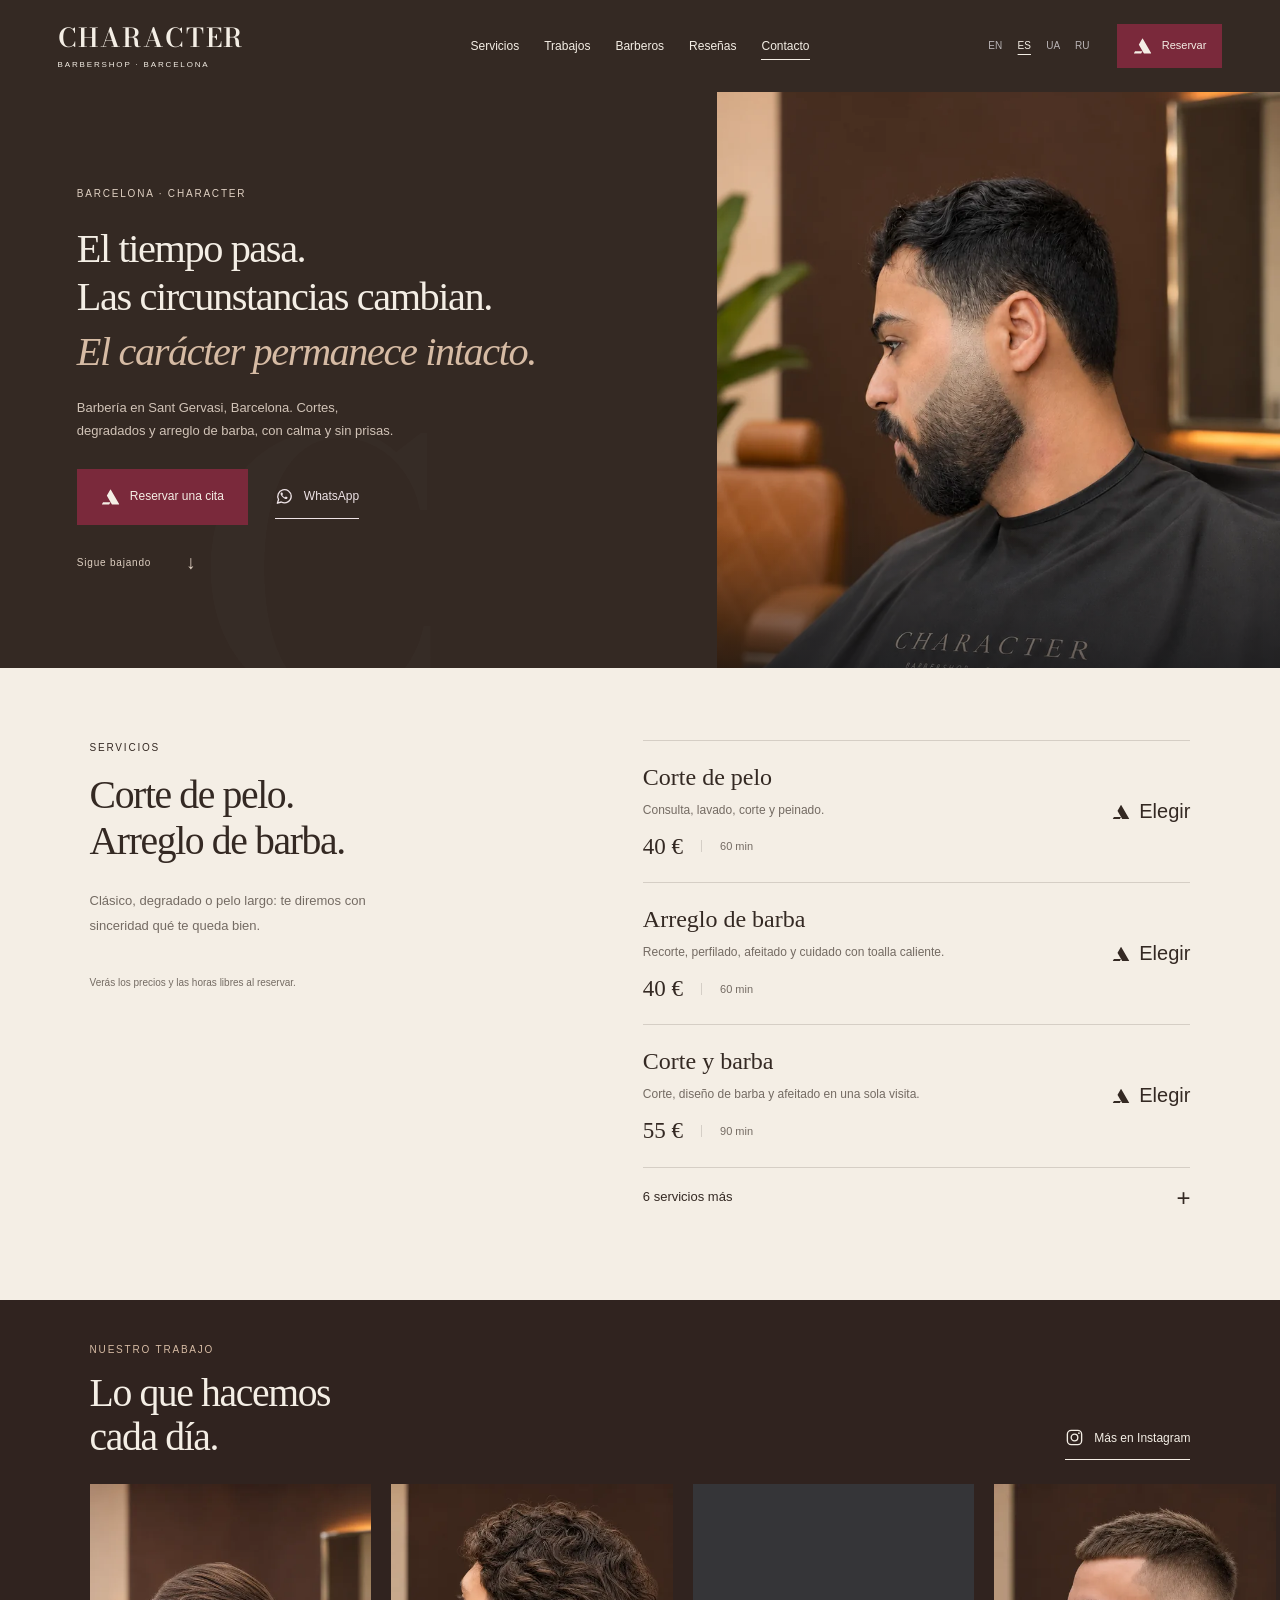
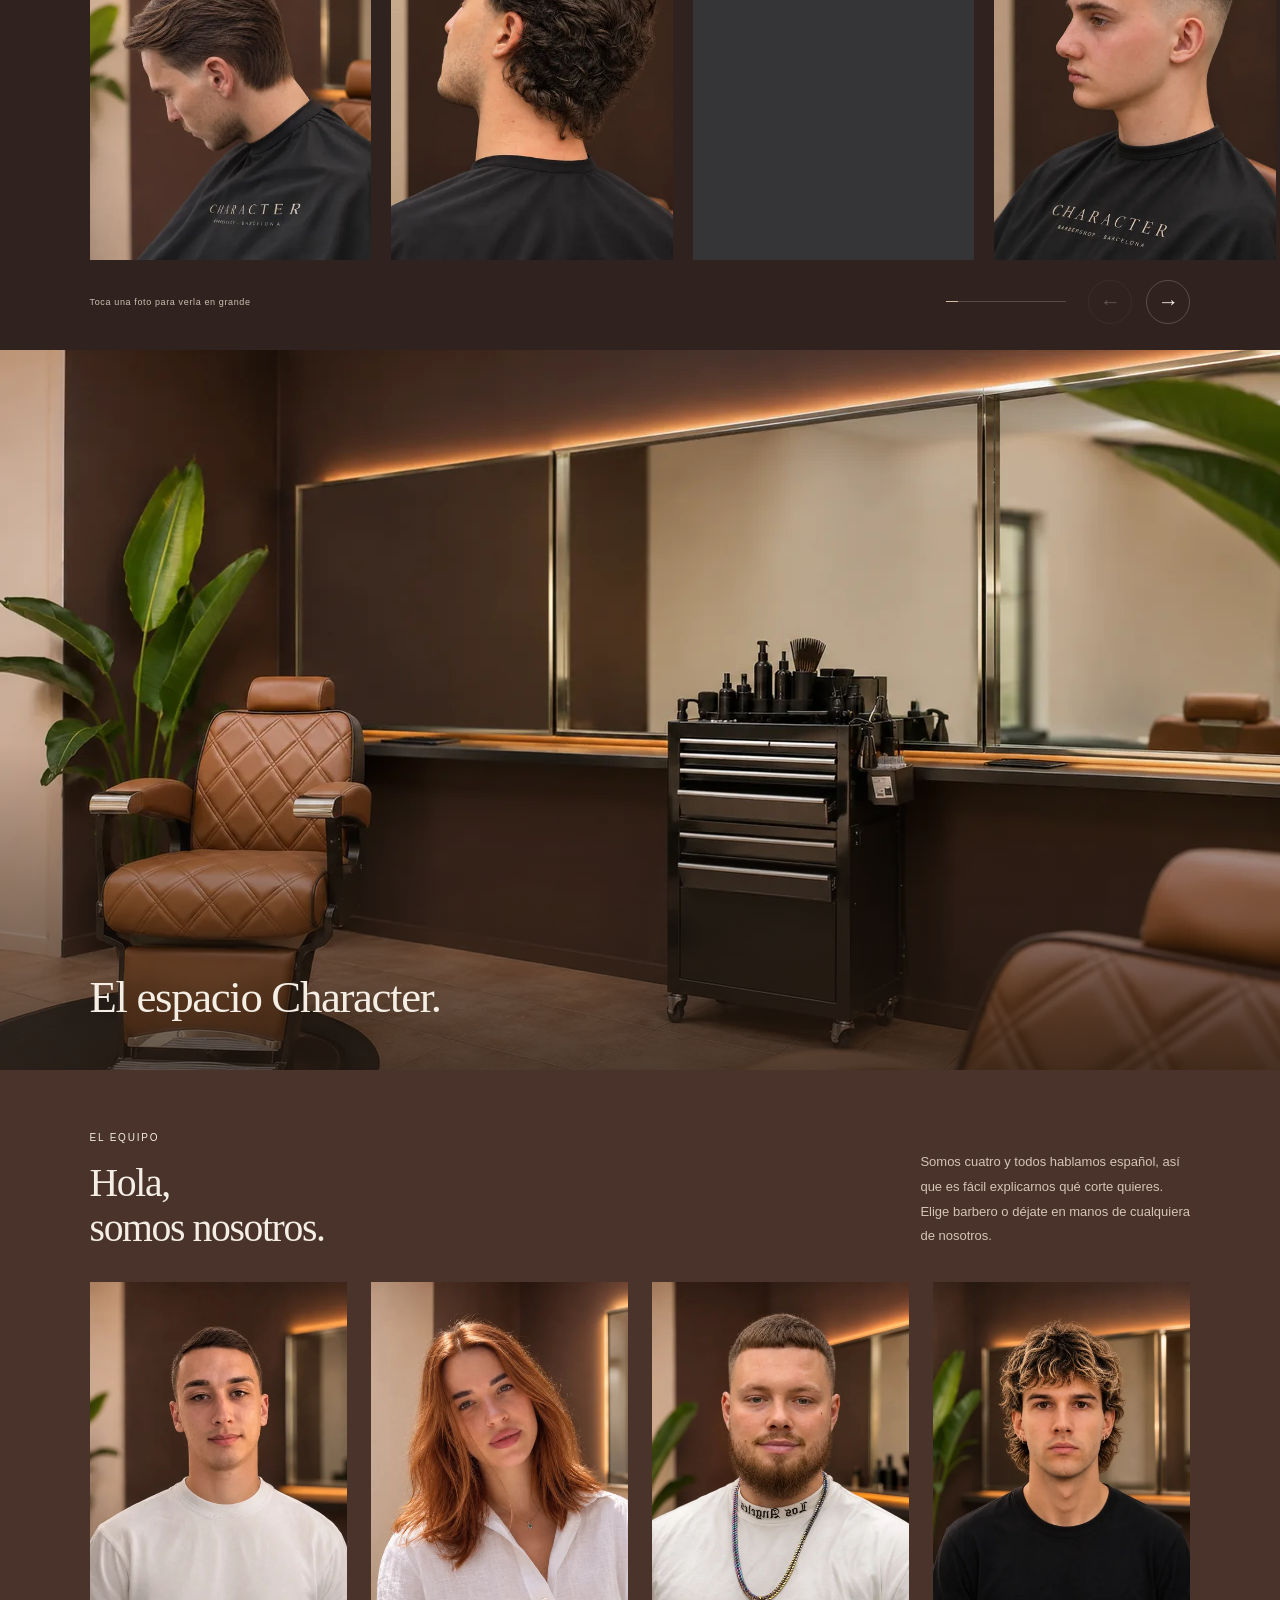
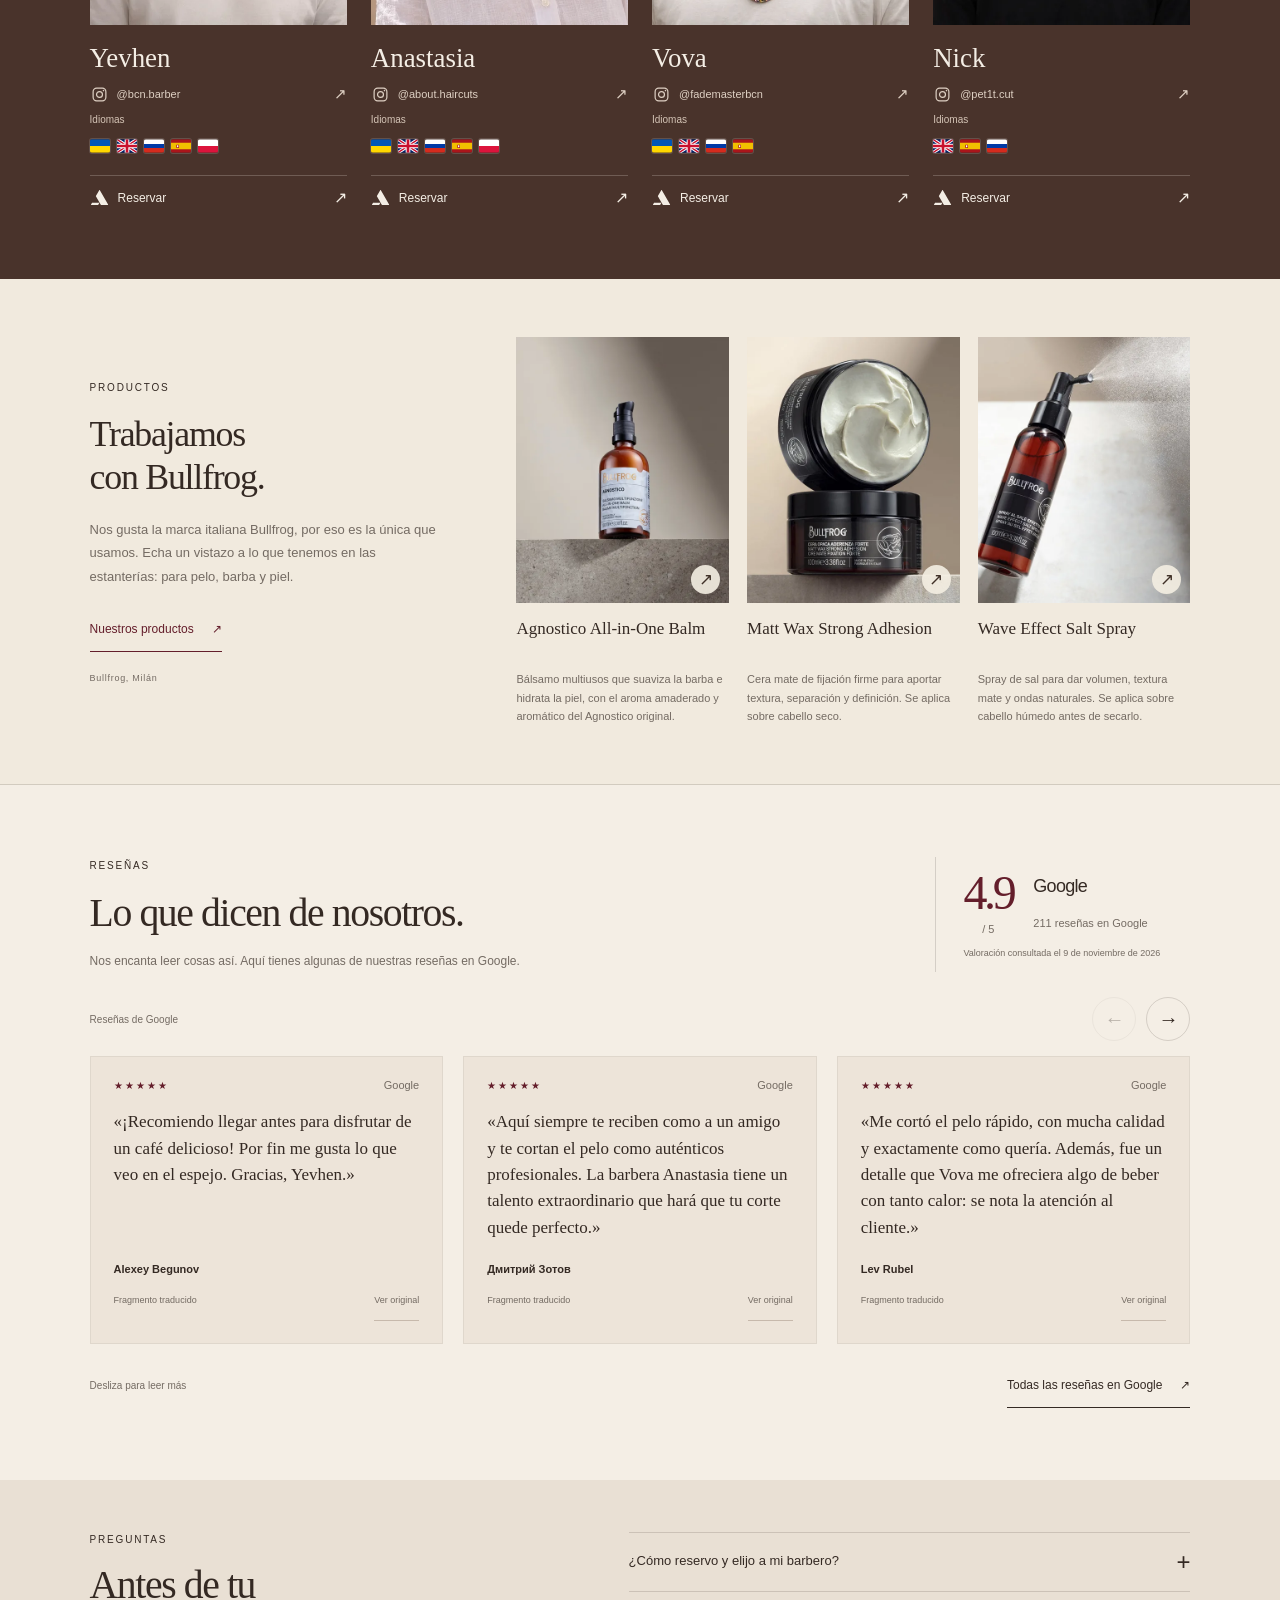
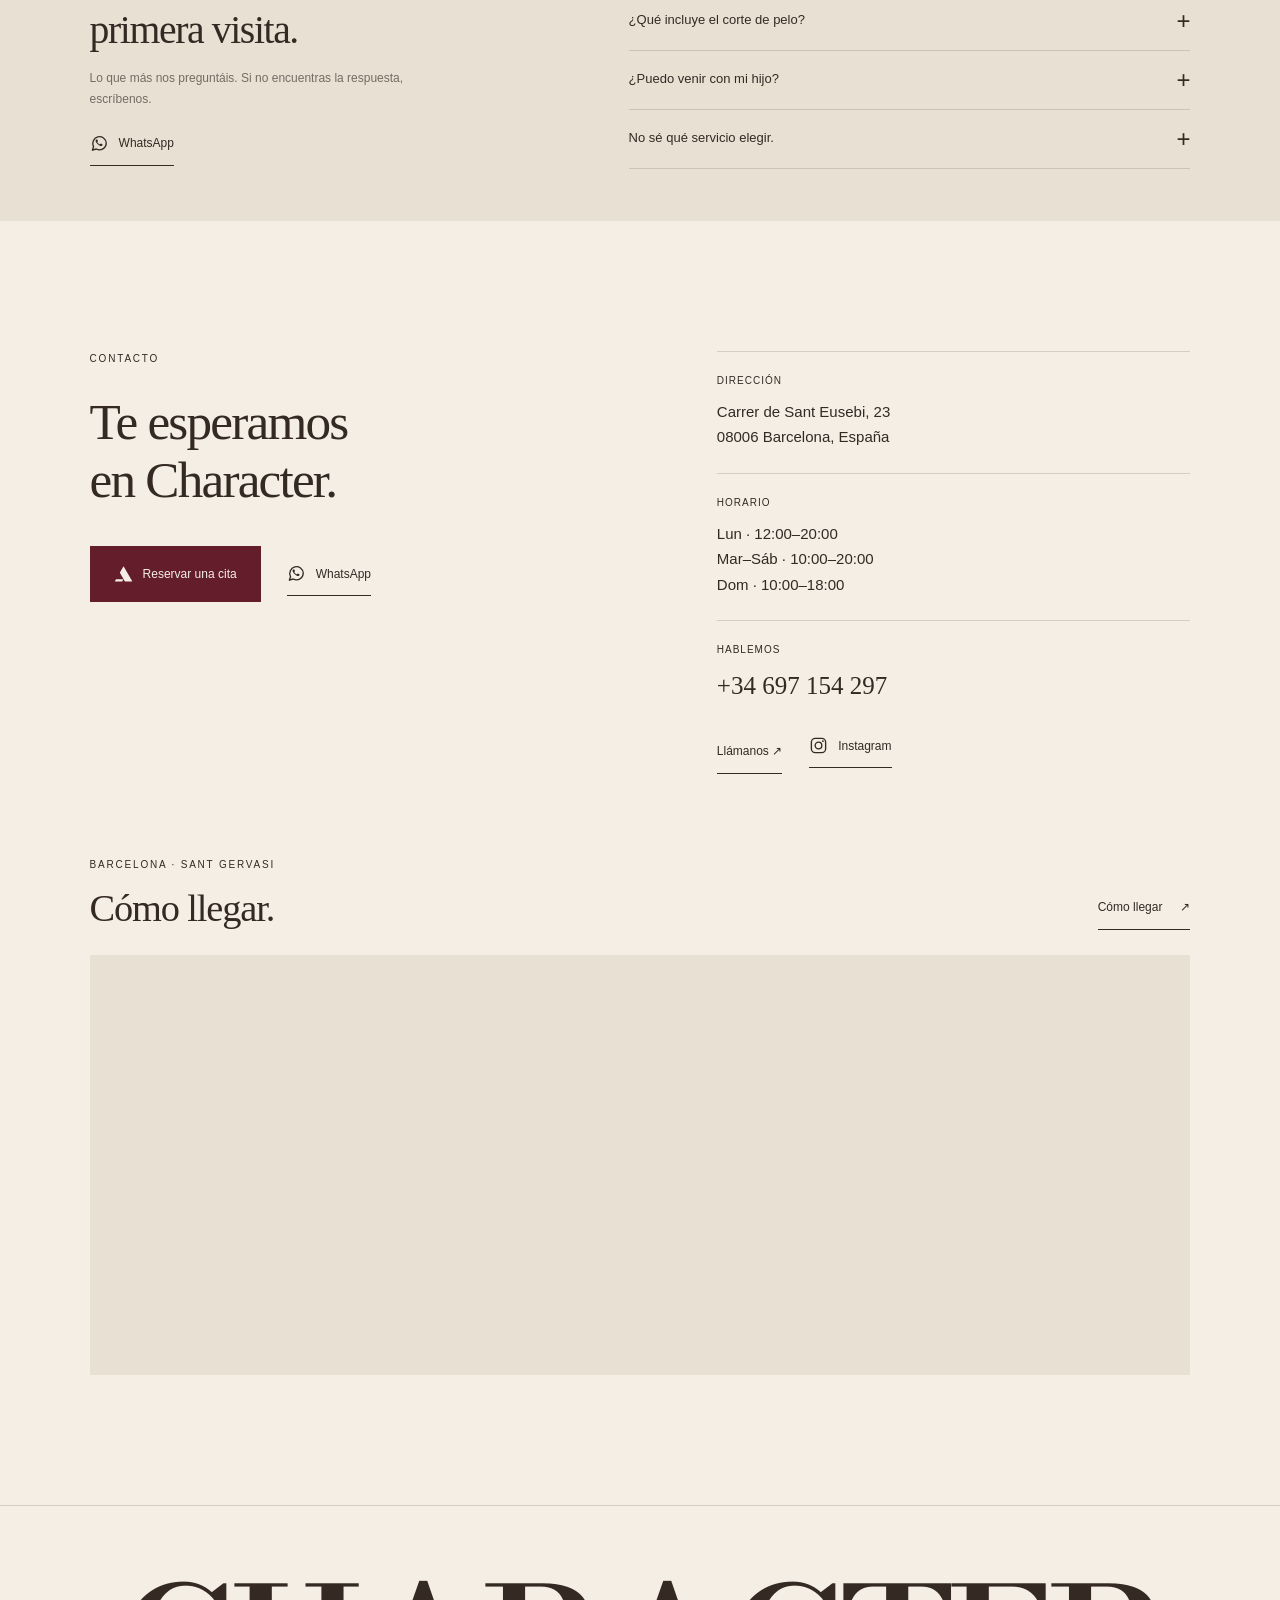
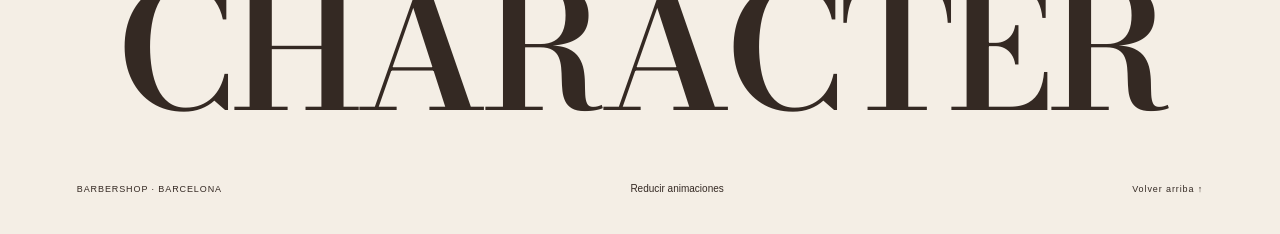
==== es/index.html @ c190b9b3 "Initial publish: v29 build (mobile type, team styles fix, new copy)" ====
<!doctype html>
<html lang="es">
<head>
  <meta charset="utf-8"><meta name="viewport" content="width=device-width,initial-scale=1,viewport-fit=cover">
  <title>Barbería en Barcelona · Sant Gervasi | Character</title>
  <meta name="theme-color" content="#342923">
  <link rel="icon" href="/assets/favicon.svg" type="image/svg+xml">
  <link rel="preload" href="/assets/character-display.ttf" as="font" type="font/ttf" crossorigin>
  <link rel="preload" href="/assets/portraits/img_2643-800.webp" as="image" imagesrcset="/assets/portraits/img_2643-800.webp 800w, /assets/portraits/img_2643-1086.webp 1086w" imagesizes="(max-width: 760px) 100vw, 52vw">
  <link rel="stylesheet" href="/styles.css?v=clean-labels-1"><link rel="stylesheet" href="/rituals.css"><script src="/app.js?v=human-copy-1" defer></script><script src="/rituals.js?v=seo-1" defer></script>
  <link rel="stylesheet" href="/portfolio.css?v=clean-labels-1"><link rel="stylesheet" href="/team.css?v=character-team-4"><link rel="stylesheet" href="/mobile-type.css?v=1">
<meta name="description" content="Cortes de pelo para hombre, degradados, pelo largo y arreglo de barba en Sant Gervasi, Barcelona. Conoce a los barberos de Character y reserva online."><meta name="robots" content="index,follow,max-image-preview:large"><link rel="canonical" href="https://characterbarcelona.com/es/"><link rel="alternate" hreflang="en" href="https://characterbarcelona.com/"><link rel="alternate" hreflang="es" href="https://characterbarcelona.com/es/"><link rel="alternate" hreflang="uk" href="https://characterbarcelona.com/uk/"><link rel="alternate" hreflang="ru" href="https://characterbarcelona.com/ru/"><link rel="alternate" hreflang="x-default" href="https://characterbarcelona.com/"><meta property="og:type" content="website"><meta property="og:site_name" content="Character Barbershop"><meta property="og:title" content="Barbería en Barcelona · Sant Gervasi | Character"><meta property="og:description" content="Cortes de pelo para hombre, degradados, pelo largo y arreglo de barba en Sant Gervasi, Barcelona. Conoce a los barberos de Character y reserva online."><meta property="og:url" content="https://characterbarcelona.com/es/"><meta property="og:locale" content="es_ES"><meta property="og:image" content="https://characterbarcelona.com/assets/interior-1280.webp"><meta property="og:image:width" content="1280"><meta property="og:image:height" content="853"><meta property="og:image:type" content="image/webp"><meta property="og:image:alt" content="Visualización del interior beige y chocolate de Character"><meta property="og:locale:alternate" content="en_GB"><meta property="og:locale:alternate" content="uk_UA"><meta property="og:locale:alternate" content="ru_RU"><meta name="twitter:card" content="summary_large_image"><meta name="twitter:title" content="Barbería en Barcelona · Sant Gervasi | Character"><meta name="twitter:description" content="Cortes de pelo para hombre, degradados, pelo largo y arreglo de barba en Sant Gervasi, Barcelona. Conoce a los barberos de Character y reserva online."><meta name="twitter:image" content="https://characterbarcelona.com/assets/interior-1280.webp"><meta name="twitter:image:alt" content="Visualización del interior beige y chocolate de Character"><script type="application/json" id="seo-config">{"origin":"https://characterbarcelona.com","languages":{"en":{"path":"/","locale":"en_GB","title":"Barbershop in Barcelona · Sant Gervasi | Character","description":"Men’s haircuts, skin fades, longer styles and beard trims at Character in Sant Gervasi, Barcelona. English-speaking barbers. Book online."},"es":{"path":"/es/","locale":"es_ES","title":"Barbería en Barcelona · Sant Gervasi | Character","description":"Cortes de pelo para hombre, degradados, pelo largo y arreglo de barba en Sant Gervasi, Barcelona. Conoce a los barberos de Character y reserva online."},"uk":{"path":"/uk/","locale":"uk_UA","title":"Барбершоп у Барселоні — стрижки та борода | Character","description":"Чоловічі стрижки, фейд, довге волосся та оформлення бороди у Sant Gervasi, Барселона. Україномовні барбери Character. Онлайн-запис."},"ru":{"path":"/ru/","locale":"ru_RU","title":"Барбершоп в Барселоне — стрижки и борода | Character","description":"Мужские стрижки, фейд, удлинённые волосы и оформление бороды в Sant Gervasi, Барселона. Русскоязычные барберы Character. Запись онлайн."}}}</script><script type="application/ld+json" id="business-schema">{"@context":"https://schema.org","@graph":[{"@type":"HairSalon","@id":"https://characterbarcelona.com/#barbershop","name":"Character Barbershop","url":"https://characterbarcelona.com/","telephone":"+34697154297","image":"https://characterbarcelona.com/assets/interior-1280.webp","address":{"@type":"PostalAddress","streetAddress":"Carrer de Sant Eusebi, 23","addressLocality":"Barcelona","addressRegion":"Catalunya","postalCode":"08006","addressCountry":"ES"},"geo":{"@type":"GeoCoordinates","latitude":41.4013683,"longitude":2.1492276},"hasMap":"https://www.google.com/maps?cid=2648370291810908901","sameAs":["https://www.instagram.com/character.barcelona/"],"currenciesAccepted":"EUR","potentialAction":{"@type":"ReserveAction","target":"https://character.altegio.me/"},"openingHoursSpecification":[{"@type":"OpeningHoursSpecification","dayOfWeek":["https://schema.org/Monday"],"opens":"12:00","closes":"20:00"},{"@type":"OpeningHoursSpecification","dayOfWeek":["https://schema.org/Tuesday","https://schema.org/Wednesday","https://schema.org/Thursday","https://schema.org/Friday","https://schema.org/Saturday"],"opens":"10:00","closes":"20:00"},{"@type":"OpeningHoursSpecification","dayOfWeek":["https://schema.org/Sunday"],"opens":"10:00","closes":"18:00"}]},{"@type":"WebSite","@id":"https://characterbarcelona.com/#website","name":"Character Barbershop","url":"https://characterbarcelona.com/","inLanguage":["en","es","uk","ru"],"publisher":{"@id":"https://characterbarcelona.com/#barbershop"}},{"@type":"WebPage","@id":"https://characterbarcelona.com/es/#webpage","url":"https://characterbarcelona.com/es/","name":"Barbería en Barcelona · Sant Gervasi | Character","description":"Cortes de pelo para hombre, degradados, pelo largo y arreglo de barba en Sant Gervasi, Barcelona. Conoce a los barberos de Character y reserva online.","inLanguage":"es","isPartOf":{"@id":"https://characterbarcelona.com/#website"},"about":{"@id":"https://characterbarcelona.com/#barbershop"}}]}</script></head>
<body>
  <svg class="icon-sprite" xmlns="http://www.w3.org/2000/svg" aria-hidden="true" focusable="false">
<symbol id="icon-instagram" viewbox="0 0 24 24"><rect x="3" y="3" width="18" height="18" rx="5" fill="none" stroke="currentColor" stroke-width="1.7"></rect><circle cx="12" cy="12" r="4.2" fill="none" stroke="currentColor" stroke-width="1.7"></circle><circle cx="17.6" cy="6.5" r="1.1" fill="currentColor"></circle></symbol>
<symbol id="icon-whatsapp" viewbox="0 0 24 24"><path d="M20.5 11.5a8.5 8.5 0 0 1-12.6 7.45L3 20.5l1.5-4.7A8.5 8.5 0 1 1 20.5 11.5Z" fill="none" stroke="currentColor" stroke-width="1.7" stroke-linejoin="round"></path><path d="M8.2 6.9c-.45 0-1.15.68-1.15 1.7 0 1.05.75 2.36 2.36 3.95 1.61 1.59 3.46 2.55 4.63 2.55.83 0 1.7-.63 1.75-1.22l.04-.55c.02-.22-.1-.38-.3-.48l-1.65-.81c-.22-.1-.4-.06-.55.13l-.63.8c-.12.15-.28.18-.46.1-1.12-.47-2.3-1.57-2.88-2.68-.1-.18-.08-.32.07-.48l.57-.65c.13-.16.18-.33.1-.54l-.77-1.61c-.1-.2-.25-.3-.47-.3h-.66Z" fill="currentColor"></path></symbol>
<symbol id="icon-altegio" viewbox="120 150 760 660"><path d="M843.959 764.552C847.021 769.856 843.193 776.486 837.07 776.486H558.335C555.493 776.486 552.867 774.97 551.446 772.508L355.39 432.861C353.969 430.4 353.969 427.367 355.39 424.905L494.757 183.464C497.819 178.16 505.474 178.16 508.536 183.464L843.959 764.552Z" fill="currentColor"></path><path d="M202.24 690.218C203.661 687.756 206.287 686.24 209.129 686.24H493.127C496.913 686.24 499.279 690.339 497.386 693.618L451.849 772.507C450.428 774.969 447.802 776.485 444.96 776.485H160.962C157.176 776.485 154.81 772.386 156.703 769.107L202.24 690.218Z" fill="currentColor"></path></symbol>
<symbol id="flag-uk" viewbox="0 0 30 20"><path fill="#0057b7" d="M0 0h30v10H0z"></path><path fill="#ffd700" d="M0 10h30v10H0z"></path></symbol>
<symbol id="flag-en" viewbox="0 0 30 20"><path fill="#012169" d="M0 0h30v20H0z"></path><path stroke="#fff" stroke-width="5" d="m0 0 30 20M30 0 0 20"></path><path stroke="#c8102e" stroke-width="2" d="m0 0 30 20M30 0 0 20"></path><path stroke="#fff" stroke-width="7" d="M15 0v20M0 10h30"></path><path stroke="#c8102e" stroke-width="4" d="M15 0v20M0 10h30"></path></symbol>
<symbol id="flag-ru" viewbox="0 0 30 20"><path fill="#fff" d="M0 0h30v7H0z"></path><path fill="#0039a6" d="M0 7h30v6H0z"></path><path fill="#d52b1e" d="M0 13h30v7H0z"></path></symbol>
<symbol id="flag-es" viewbox="0 0 30 20"><path fill="#aa151b" d="M0 0h30v20H0z"></path><path fill="#f1bf00" d="M0 5h30v10H0z"></path><path fill="#aa151b" d="M8 8h4v5H8z"></path><path fill="#fff" d="M9 9h2v3H9z"></path></symbol>
<symbol id="flag-pl" viewbox="0 0 30 20"><path fill="#fff" d="M0 0h30v10H0z"></path><path fill="#dc143c" d="M0 10h30v10H0z"></path></symbol>
</svg>
  <div id="top" aria-hidden="true"></div>
  <a class="skip-link" href="#main" data-t="skip">Ir al contenido</a>
  <div class="reading-progress" aria-hidden="true"></div>
  <header class="header">
    <a class="brand" href="#top" aria-label="Character Barbershop — inicio">CHARACTER<span>BARBERSHOP · BARCELONA</span></a>
    <nav class="navigation" aria-label="Navegación principal"><a href="#services" data-t="services">Servicios</a><a href="#works" data-t="works">Trabajos</a><a href="#team" data-t="team">Barberos</a><a href="#reviews" data-t="reviews">Reseñas</a><a href="#contact" data-t="contact">Contacto</a></nav>
    <div class="header-actions"><div class="languages" aria-label="Idioma del sitio"><a data-lang="en" lang="en" aria-label="English" title="English" href="/" hreflang="en">EN</a><a data-lang="es" lang="es" aria-label="Español" title="Español" href="/es/" hreflang="es" aria-current="true">ES</a><a data-lang="uk" lang="uk" aria-label="Українська" title="Українська" href="/uk/" hreflang="uk">UA</a><a data-lang="ru" lang="ru" aria-label="Русский" title="Русский" href="/ru/" hreflang="ru">RU</a></div><button class="has-app-icon button header-book" data-action="book"><svg class="app-icon app-icon-altegio" aria-hidden="true" focusable="false"><use href="#icon-altegio"></use></svg><span data-t="book">Reservar</span></button></div>
  </header>
  <main id="main">
    <section class="hero" aria-labelledby="hero-title">
      <div class="hero-copy"><span class="eyebrow">BARCELONA · CHARACTER</span><h1 id="hero-title" class="hero-motto"><span data-t="heroOne">El tiempo pasa.</span> <span data-t="heroTwo">Las circunstancias cambian.</span> <em data-t="heroThree">El carácter permanece intacto.</em></h1><p class="hero-description" data-t="heroDescription">Barbería en Sant Gervasi, Barcelona. Cortes, degradados y arreglo de barba, con calma y sin prisas.</p><div class="hero-actions"><button class="has-app-icon button" data-action="book"><svg class="app-icon app-icon-altegio" aria-hidden="true" focusable="false"><use href="#icon-altegio"></use></svg><span data-t="bookVisit">Reservar una cita</span></button><button class="has-app-icon text-link" data-action="whatsapp"><svg class="app-icon app-icon-whatsapp" aria-hidden="true" focusable="false"><use href="#icon-whatsapp"></use></svg><span>WhatsApp</span></button></div><a class="explore" href="#services"><span data-t="explore">Sigue bajando</span><span aria-hidden="true">↓</span></a></div>
      <div class="hero-photo"><img src="/assets/portraits/img_2643-1086.webp" srcset="/assets/portraits/img_2643-800.webp 800w, /assets/portraits/img_2643-1086.webp 1086w" sizes="(max-width: 760px) 100vw, 52vw" width="1086" height="1448" fetchpriority="high" alt="Cabello oscuro y barba definida de perfil"></div>
      <div class="hero-watermark" aria-hidden="true">C</div>
    </section>

    <section class="section services-section" id="services" aria-labelledby="services-title">
      <div class="section-intro" data-reveal><span class="eyebrow" data-t="servicesKicker">Servicios</span><h2 id="services-title" data-t="servicesTitle">Corte de pelo.<br>Arreglo de barba.</h2><p data-t="servicesIntro">Clásico, degradado o pelo largo: te diremos con sinceridad qué te queda bien.</p><span class="section-note" data-t="pricesNote">Verás los precios y las horas libres al reservar.</span></div>
      <div class="service-list">
        <article class="service-row"><div class="service-content"><h3 data-t="haircut">Corte de pelo</h3><p data-t="haircutText">Consulta, lavado, corte y peinado.</p><div class="service-meta"><strong>40 €</strong><span data-t="duration60">60 min</span></div></div><button class="has-app-icon service-button" data-action="book" data-service="haircut" aria-label="Book a visit: Men’s haircut"><svg class="app-icon app-icon-altegio" aria-hidden="true" focusable="false"><use href="#icon-altegio"></use></svg><span data-t="choose">Elegir</span></button></article>
        <article class="service-row"><div class="service-content"><h3 data-t="beard">Arreglo de barba</h3><p data-t="beardText">Recorte, perfilado, afeitado y cuidado con toalla caliente.</p><div class="service-meta"><strong>40 €</strong><span data-t="duration60">60 min</span></div></div><button class="has-app-icon service-button" data-action="book" data-service="beard" aria-label="Book a visit: Beard grooming"><svg class="app-icon app-icon-altegio" aria-hidden="true" focusable="false"><use href="#icon-altegio"></use></svg><span data-t="choose">Elegir</span></button></article>
        <article class="service-row"><div class="service-content"><h3 data-t="combo">Corte y barba</h3><p data-t="comboText">Corte, diseño de barba y afeitado en una sola visita.</p><div class="service-meta"><strong>55 €</strong><span data-t="duration90">90 min</span></div></div><button class="has-app-icon service-button" data-action="book" data-service="combo" aria-label="Book a visit: Haircut &amp; beard"><svg class="app-icon app-icon-altegio" aria-hidden="true" focusable="false"><use href="#icon-altegio"></use></svg><span data-t="choose">Elegir</span></button></article>
        <details class="more-services"><summary><span data-t="moreServices">6 servicios más</span><span class="disclosure-symbol" aria-hidden="true">+</span></summary>
        <article class="service-row"><div class="service-content"><h3 data-t="longHair">Corte de pelo largo</h3><div class="service-meta"><strong>50 €</strong><span data-t="duration60">60 min</span></div></div><button class="has-app-icon service-button" data-action="book" data-service="longHair" aria-label="Book a visit: Longer haircut"><svg class="app-icon app-icon-altegio" aria-hidden="true" focusable="false"><use href="#icon-altegio"></use></svg><span data-t="choose">Elegir</span></button></article>
        <article class="service-row"><div class="service-content"><h3 data-t="longCombo">Corte de pelo largo y barba</h3><div class="service-meta"><strong>70 €</strong><span data-t="duration120">120 min</span></div></div><button class="has-app-icon service-button" data-action="book" data-service="longCombo" aria-label="Book a visit: Longer haircut &amp; beard"><svg class="app-icon app-icon-altegio" aria-hidden="true" focusable="false"><use href="#icon-altegio"></use></svg><span data-t="choose">Elegir</span></button></article>
        <article class="service-row"><div class="service-content"><h3 data-t="fatherSon">Padre e hijo menor de 10 años</h3><p class="service-specialist" data-t="fatherSonText">Solo con Vova: elígelo al reservar.</p><div class="service-meta"><strong>65 €</strong><span data-t="duration120">120 min</span></div></div><button class="has-app-icon service-button" data-action="book" data-service="fatherSon" aria-label="Book a visit: Father &amp; son under 10"><svg class="app-icon app-icon-altegio" aria-hidden="true" focusable="false"><use href="#icon-altegio"></use></svg><span data-t="choose">Elegir</span></button></article>
        <article class="service-row"><div class="service-content"><h3 data-t="facial">Cuidado facial Bullfrog</h3><div class="service-meta"><strong>30 €</strong><span data-t="duration30">30 min</span></div></div><button class="has-app-icon service-button" data-action="book" data-service="facial" aria-label="Book a visit: Bullfrog facial care"><svg class="app-icon app-icon-altegio" aria-hidden="true" focusable="false"><use href="#icon-altegio"></use></svg><span data-t="choose">Elegir</span></button></article>
        <article class="service-row"><div class="service-content"><h3 data-t="camouflage">Camuflaje de canas en pelo / barba</h3><div class="service-meta"><strong>25 €</strong><span data-t="duration30">30 min</span></div></div><button class="has-app-icon service-button" data-action="book" data-service="camouflage" aria-label="Book a visit: Hair / beard grey blending"><svg class="app-icon app-icon-altegio" aria-hidden="true" focusable="false"><use href="#icon-altegio"></use></svg><span data-t="choose">Elegir</span></button></article>
        <article class="service-row"><div class="service-content"><h3 data-t="wax">Depilación con cera</h3><div class="service-meta"><strong>5 €</strong></div></div><button class="has-app-icon service-button" data-action="book" data-service="wax" aria-label="Book a visit: Waxing"><svg class="app-icon app-icon-altegio" aria-hidden="true" focusable="false"><use href="#icon-altegio"></use></svg><span data-t="choose">Elegir</span></button></article>
        </details>
      </div>
    </section>

    <section class="gallery-section" id="works" aria-labelledby="works-title">
      <div class="gallery-pin"><div class="gallery-heading"><div><span class="eyebrow" data-t="worksKicker">Nuestro trabajo</span><h2 id="works-title" data-t="worksTitle">Lo que hacemos<br>cada día.</h2></div><a class="has-app-icon text-link" href="https://www.instagram.com/character.barcelona/" target="_blank" rel="noopener noreferrer"><svg class="app-icon app-icon-instagram" aria-hidden="true" focusable="false"><use href="#icon-instagram"></use></svg><span data-t="moreWorks">Más en Instagram</span></a></div>
        <div class="gallery-window" tabindex="0" role="region" data-aria-t="galleryTitle" aria-label="Trabajos de Character"><div class="gallery-track">
          <figure class="gallery-card"><a class="portrait-open" href="/assets/portraits/img_8413-1086.webp" data-portrait="0" aria-label="Ampliar fotografía: Cabello castaño peinado hacia atrás, de perfil"><img src="/assets/portraits/img_8413-800.webp" srcset="/assets/portraits/img_8413-480.webp 480w, /assets/portraits/img_8413-800.webp 800w" sizes="(max-width:760px) 72vw, 285px" width="1086" height="1448" loading="lazy" decoding="async" alt="Cabello castaño peinado hacia atrás, de perfil"></a></figure>
          <figure class="gallery-card"><a class="portrait-open" href="/assets/portraits/img_0711-1086.webp" data-portrait="1" aria-label="Ampliar fotografía: Rizos largos vistos desde atrás"><img src="/assets/portraits/img_0711-800.webp" srcset="/assets/portraits/img_0711-480.webp 480w, /assets/portraits/img_0711-800.webp 800w" sizes="(max-width:760px) 72vw, 285px" width="1086" height="1448" loading="lazy" decoding="async" alt="Rizos largos vistos desde atrás"></a></figure>
          <figure class="gallery-card"><a class="portrait-open" href="/assets/portraits/img_2643-1086.webp" data-portrait="2" aria-label="Ampliar fotografía: Cabello oscuro y barba definida de perfil"><img src="/assets/portraits/img_2643-800.webp" srcset="/assets/portraits/img_2643-480.webp 480w, /assets/portraits/img_2643-800.webp 800w" sizes="(max-width:760px) 72vw, 285px" width="1086" height="1448" loading="lazy" decoding="async" alt="Cabello oscuro y barba definida de perfil"></a></figure>
          <figure class="gallery-card"><a class="portrait-open" href="/assets/portraits/img_5461-1086.webp" data-portrait="3" aria-label="Ampliar fotografía: Corte corto con degradado a piel"><img src="/assets/portraits/img_5461-800.webp" srcset="/assets/portraits/img_5461-480.webp 480w, /assets/portraits/img_5461-800.webp 800w" sizes="(max-width:760px) 72vw, 285px" width="1086" height="1448" loading="lazy" decoding="async" alt="Corte corto con degradado a piel"></a></figure>
          <figure class="gallery-card"><a class="portrait-open" href="/assets/portraits/img_5343-1086.webp" data-portrait="4" aria-label="Ampliar fotografía: Cabello oscuro texturizado con degradado"><img src="/assets/portraits/img_5343-800.webp" srcset="/assets/portraits/img_5343-480.webp 480w, /assets/portraits/img_5343-800.webp 800w" sizes="(max-width:760px) 72vw, 285px" width="1086" height="1448" loading="lazy" decoding="async" alt="Cabello oscuro texturizado con degradado"></a></figure>
          <figure class="gallery-card"><a class="portrait-open" href="/assets/portraits/img_5868-1086.webp" data-portrait="5" aria-label="Ampliar fotografía: Cabello rizado y barba completa"><img src="/assets/portraits/img_5868-800.webp" srcset="/assets/portraits/img_5868-480.webp 480w, /assets/portraits/img_5868-800.webp 800w" sizes="(max-width:760px) 72vw, 285px" width="1086" height="1448" loading="lazy" decoding="async" alt="Cabello rizado y barba completa"></a></figure>
          <figure class="gallery-card"><a class="portrait-open" href="/assets/portraits/img_7497-1086.webp" data-portrait="6" aria-label="Ampliar fotografía: Cabello oscuro largo a capas, de perfil"><img src="/assets/portraits/img_7497-800.webp" srcset="/assets/portraits/img_7497-480.webp 480w, /assets/portraits/img_7497-800.webp 800w" sizes="(max-width:760px) 72vw, 285px" width="1086" height="1448" loading="lazy" decoding="async" alt="Cabello oscuro largo a capas, de perfil"></a></figure>
        </div></div><div class="gallery-bottom"><span class="gallery-hint" data-t="gallerySwipe">Toca una foto para verla en grande</span><div class="gallery-meter" aria-hidden="true"><span></span></div><div class="portfolio-navigation"><button type="button" data-gallery-prev data-aria-t="galleryPrev" aria-label="Fotografía anterior">←</button><button type="button" data-gallery-next data-aria-t="galleryNext" aria-label="Fotografía siguiente">→</button></div></div>
      </div>
    </section>

    <figure class="interior"><img src="/assets/interior-1280.webp" width="1280" height="853" loading="lazy" decoding="async" alt="Visualización del interior beige y chocolate de Character"><figcaption><span data-t="roomTitle">El espacio Character.</span></figcaption></figure>
<section class="team-section section team-portraits" id="team" aria-labelledby="team-title">
      <div class="team-intro" data-reveal><span class="eyebrow" data-t="teamKicker">El equipo</span><h2 id="team-title" data-t="teamTitle">Hola,<br>somos nosotros.</h2><p data-t="teamIntro">Somos cuatro y todos hablamos español, así que es fácil explicarnos qué corte quieres. Elige barbero o déjate en manos de cualquiera de nosotros.</p></div>
      <div class="team-grid">
        <article class="team-member" data-staff="yevhen">
          <div class="staff-portrait"><img src="/assets/team/yevhen-480.webp?v=2" srcset="/assets/team/yevhen-480.webp?v=2 480w, /assets/team/yevhen-800.webp?v=2 800w" sizes="(max-width:760px) calc((100vw - 60px) / 2), (max-width:1023px) calc((100vw - 120px) / 2), calc((100vw - 180px) / 4)" width="1086" height="1448" loading="lazy" decoding="async" data-staff-name="zhenya" alt="Yevhen"></div>
          <div class="staff-details">
            <h3 data-t="zhenya">Yevhen</h3>
            <a class="staff-instagram" href="https://www.instagram.com/bcn.barber/" target="_blank" rel="noopener noreferrer" aria-label="Instagram @bcn.barber"><svg class="app-icon app-icon-instagram" aria-hidden="true" focusable="false"><use href="#icon-instagram"></use></svg><span>@bcn.barber</span><span class="staff-link-arrow" aria-hidden="true">↗</span></a>
            <div class="member-languages"><span class="language-label" data-t="spokenLanguages">Idiomas</span><div class="language-flags"><span class="language-flag" role="img" tabindex="0" data-title-t="languageUk" data-aria-t="languageUk" title="Ucraniano" aria-label="Ucraniano"><svg aria-hidden="true" focusable="false" viewbox="0 0 30 20"><use href="#flag-uk"></use></svg><span class="flag-tooltip" aria-hidden="true" data-t="languageUk">Ucraniano</span></span><span class="language-flag" role="img" tabindex="0" data-title-t="languageEn" data-aria-t="languageEn" title="Inglés" aria-label="Inglés"><svg aria-hidden="true" focusable="false" viewbox="0 0 30 20"><use href="#flag-en"></use></svg><span class="flag-tooltip" aria-hidden="true" data-t="languageEn">Inglés</span></span><span class="language-flag" role="img" tabindex="0" data-title-t="languageRu" data-aria-t="languageRu" title="Ruso" aria-label="Ruso"><svg aria-hidden="true" focusable="false" viewbox="0 0 30 20"><use href="#flag-ru"></use></svg><span class="flag-tooltip" aria-hidden="true" data-t="languageRu">Ruso</span></span><span class="language-flag" role="img" tabindex="0" data-title-t="languageEs" data-aria-t="languageEs" title="Español" aria-label="Español"><svg aria-hidden="true" focusable="false" viewbox="0 0 30 20"><use href="#flag-es"></use></svg><span class="flag-tooltip" aria-hidden="true" data-t="languageEs">Español</span></span><span class="language-flag" role="img" tabindex="0" data-title-t="languagePl" data-aria-t="languagePl" title="Polaco" aria-label="Polaco"><svg aria-hidden="true" focusable="false" viewbox="0 0 30 20"><use href="#flag-pl"></use></svg><span class="flag-tooltip" aria-hidden="true" data-t="languagePl">Polaco</span></span></div></div>
            <button class="staff-book" type="button" data-action="book"><svg class="app-icon app-icon-altegio" aria-hidden="true" focusable="false"><use href="#icon-altegio"></use></svg><span data-t="book">Reservar</span><span aria-hidden="true">↗</span></button>
          </div>
        </article>
        <article class="team-member" data-staff="anastasia">
          <div class="staff-portrait"><img src="/assets/team/anastasia-480.webp" srcset="/assets/team/anastasia-480.webp 480w, /assets/team/anastasia-800.webp 800w" sizes="(max-width:760px) calc((100vw - 60px) / 2), (max-width:1023px) calc((100vw - 120px) / 2), calc((100vw - 180px) / 4)" width="1086" height="1448" loading="lazy" decoding="async" data-staff-name="anastasiia" alt="Anastasia"></div>
          <div class="staff-details">
            <h3 data-t="anastasiia">Anastasia</h3>
            <a class="staff-instagram" href="https://www.instagram.com/about.haircuts/" target="_blank" rel="noopener noreferrer" aria-label="Instagram @about.haircuts"><svg class="app-icon app-icon-instagram" aria-hidden="true" focusable="false"><use href="#icon-instagram"></use></svg><span>@about.haircuts</span><span class="staff-link-arrow" aria-hidden="true">↗</span></a>
            <div class="member-languages"><span class="language-label" data-t="spokenLanguages">Idiomas</span><div class="language-flags"><span class="language-flag" role="img" tabindex="0" data-title-t="languageUk" data-aria-t="languageUk" title="Ucraniano" aria-label="Ucraniano"><svg aria-hidden="true" focusable="false" viewbox="0 0 30 20"><use href="#flag-uk"></use></svg><span class="flag-tooltip" aria-hidden="true" data-t="languageUk">Ucraniano</span></span><span class="language-flag" role="img" tabindex="0" data-title-t="languageEn" data-aria-t="languageEn" title="Inglés" aria-label="Inglés"><svg aria-hidden="true" focusable="false" viewbox="0 0 30 20"><use href="#flag-en"></use></svg><span class="flag-tooltip" aria-hidden="true" data-t="languageEn">Inglés</span></span><span class="language-flag" role="img" tabindex="0" data-title-t="languageRu" data-aria-t="languageRu" title="Ruso" aria-label="Ruso"><svg aria-hidden="true" focusable="false" viewbox="0 0 30 20"><use href="#flag-ru"></use></svg><span class="flag-tooltip" aria-hidden="true" data-t="languageRu">Ruso</span></span><span class="language-flag" role="img" tabindex="0" data-title-t="languageEs" data-aria-t="languageEs" title="Español" aria-label="Español"><svg aria-hidden="true" focusable="false" viewbox="0 0 30 20"><use href="#flag-es"></use></svg><span class="flag-tooltip" aria-hidden="true" data-t="languageEs">Español</span></span><span class="language-flag" role="img" tabindex="0" data-title-t="languagePl" data-aria-t="languagePl" title="Polaco" aria-label="Polaco"><svg aria-hidden="true" focusable="false" viewbox="0 0 30 20"><use href="#flag-pl"></use></svg><span class="flag-tooltip" aria-hidden="true" data-t="languagePl">Polaco</span></span></div></div>
            <button class="staff-book" type="button" data-action="book"><svg class="app-icon app-icon-altegio" aria-hidden="true" focusable="false"><use href="#icon-altegio"></use></svg><span data-t="book">Reservar</span><span aria-hidden="true">↗</span></button>
          </div>
        </article>
        <article class="team-member" data-staff="vova">
          <div class="staff-portrait"><img src="/assets/team/vova-480.webp?v=2" srcset="/assets/team/vova-480.webp?v=2 480w, /assets/team/vova-800.webp?v=2 800w" sizes="(max-width:760px) calc((100vw - 60px) / 2), (max-width:1023px) calc((100vw - 120px) / 2), calc((100vw - 180px) / 4)" width="1086" height="1448" loading="lazy" decoding="async" data-staff-name="vova" alt="Vova"></div>
          <div class="staff-details">
            <h3 data-t="vova">Vova</h3>
            <a class="staff-instagram" href="https://www.instagram.com/fademasterbcn/" target="_blank" rel="noopener noreferrer" aria-label="Instagram @fademasterbcn"><svg class="app-icon app-icon-instagram" aria-hidden="true" focusable="false"><use href="#icon-instagram"></use></svg><span>@fademasterbcn</span><span class="staff-link-arrow" aria-hidden="true">↗</span></a>
            <div class="member-languages"><span class="language-label" data-t="spokenLanguages">Idiomas</span><div class="language-flags"><span class="language-flag" role="img" tabindex="0" data-title-t="languageUk" data-aria-t="languageUk" title="Ucraniano" aria-label="Ucraniano"><svg aria-hidden="true" focusable="false" viewbox="0 0 30 20"><use href="#flag-uk"></use></svg><span class="flag-tooltip" aria-hidden="true" data-t="languageUk">Ucraniano</span></span><span class="language-flag" role="img" tabindex="0" data-title-t="languageEn" data-aria-t="languageEn" title="Inglés" aria-label="Inglés"><svg aria-hidden="true" focusable="false" viewbox="0 0 30 20"><use href="#flag-en"></use></svg><span class="flag-tooltip" aria-hidden="true" data-t="languageEn">Inglés</span></span><span class="language-flag" role="img" tabindex="0" data-title-t="languageRu" data-aria-t="languageRu" title="Ruso" aria-label="Ruso"><svg aria-hidden="true" focusable="false" viewbox="0 0 30 20"><use href="#flag-ru"></use></svg><span class="flag-tooltip" aria-hidden="true" data-t="languageRu">Ruso</span></span><span class="language-flag" role="img" tabindex="0" data-title-t="languageEs" data-aria-t="languageEs" title="Español" aria-label="Español"><svg aria-hidden="true" focusable="false" viewbox="0 0 30 20"><use href="#flag-es"></use></svg><span class="flag-tooltip" aria-hidden="true" data-t="languageEs">Español</span></span></div></div>
            <button class="staff-book" type="button" data-action="book"><svg class="app-icon app-icon-altegio" aria-hidden="true" focusable="false"><use href="#icon-altegio"></use></svg><span data-t="book">Reservar</span><span aria-hidden="true">↗</span></button>
          </div>
        </article>
        <article class="team-member" data-staff="nikita">
          <div class="staff-portrait"><img src="/assets/team/nikita-480.webp" srcset="/assets/team/nikita-480.webp 480w, /assets/team/nikita-800.webp 800w" sizes="(max-width:760px) calc((100vw - 60px) / 2), (max-width:1023px) calc((100vw - 120px) / 2), calc((100vw - 180px) / 4)" width="1086" height="1448" loading="lazy" decoding="async" data-staff-name="nikita" alt="Nick"></div>
          <div class="staff-details">
            <h3 data-t="nikita">Nick</h3>
            <a class="staff-instagram" href="https://www.instagram.com/pet1t.cut/" target="_blank" rel="noopener noreferrer" aria-label="Instagram @pet1t.cut"><svg class="app-icon app-icon-instagram" aria-hidden="true" focusable="false"><use href="#icon-instagram"></use></svg><span>@pet1t.cut</span><span class="staff-link-arrow" aria-hidden="true">↗</span></a>
            <div class="member-languages"><span class="language-label" data-t="spokenLanguages">Idiomas</span><div class="language-flags"><span class="language-flag" role="img" tabindex="0" data-title-t="languageEn" data-aria-t="languageEn" title="Inglés" aria-label="Inglés"><svg aria-hidden="true" focusable="false" viewbox="0 0 30 20"><use href="#flag-en"></use></svg><span class="flag-tooltip" aria-hidden="true" data-t="languageEn">Inglés</span></span><span class="language-flag" role="img" tabindex="0" data-title-t="languageEs" data-aria-t="languageEs" title="Español" aria-label="Español"><svg aria-hidden="true" focusable="false" viewbox="0 0 30 20"><use href="#flag-es"></use></svg><span class="flag-tooltip" aria-hidden="true" data-t="languageEs">Español</span></span><span class="language-flag" role="img" tabindex="0" data-title-t="languageRu" data-aria-t="languageRu" title="Ruso" aria-label="Ruso"><svg aria-hidden="true" focusable="false" viewbox="0 0 30 20"><use href="#flag-ru"></use></svg><span class="flag-tooltip" aria-hidden="true" data-t="languageRu">Ruso</span></span></div></div>
            <button class="staff-book" type="button" data-action="book"><svg class="app-icon app-icon-altegio" aria-hidden="true" focusable="false"><use href="#icon-altegio"></use></svg><span data-t="book">Reservar</span><span aria-hidden="true">↗</span></button>
          </div>
        </article>
      </div>
    </section>
    <section class="care-section section" id="care" aria-labelledby="care-title">
      <div class="care-copy" data-reveal><span class="eyebrow" data-t="careKicker">Productos</span><h2 id="care-title" data-t="careTitle">Trabajamos<br>con Bullfrog.</h2><p data-t="careIntro">Nos gusta la marca italiana Bullfrog, por eso es la única que usamos. Echa un vistazo a lo que tenemos en las estanterías: para pelo, barba y piel.</p><button class="text-link" type="button" data-open-catalog><span data-t="careLink">Nuestros productos</span><span aria-hidden="true">↗</span></button><span class="care-foot" data-t="careFoot">Bullfrog, Milán</span></div>
      <div class="care-products"><article class="care-product" data-reveal><button class="care-product-image" type="button" data-open-catalog="agnostico-all-in-one-balm" aria-label="Agnostico All-in-One Balm"><img src="/assets/bullfrog/agnostico-all-in-one-balm.webp" width="640" height="640" loading="lazy" decoding="async" alt="Bullfrog Agnostico All-in-One Balm"><span aria-hidden="true">↗</span></button><h3>Agnostico All-in-One Balm</h3><p data-t="careProduct0">Bálsamo multiusos que suaviza la barba e hidrata la piel, con el aroma amaderado y aromático del Agnostico original.</p></article><article class="care-product" data-reveal><button class="care-product-image" type="button" data-open-catalog="matt-wax-strong-adhesion" aria-label="Matt Wax Strong Adhesion"><img src="/assets/bullfrog/matt-wax-strong-adhesion.webp" width="640" height="640" loading="lazy" decoding="async" alt="Bullfrog Matt Wax Strong Adhesion"><span aria-hidden="true">↗</span></button><h3>Matt Wax Strong Adhesion</h3><p data-t="careProduct1">Cera mate de fijación firme para aportar textura, separación y definición. Se aplica sobre cabello seco.</p></article><article class="care-product" data-reveal><button class="care-product-image" type="button" data-open-catalog="wave-effect-salt-spray" aria-label="Wave Effect Salt Spray"><img src="/assets/bullfrog/wave-effect-salt-spray.webp" width="640" height="640" loading="lazy" decoding="async" alt="Bullfrog Wave Effect Salt Spray"><span aria-hidden="true">↗</span></button><h3>Wave Effect Salt Spray</h3><p data-t="careProduct2">Spray de sal para dar volumen, textura mate y ondas naturales. Se aplica sobre cabello húmedo antes de secarlo.</p></article></div>
    </section>


    <section class="section reviews-section" id="reviews" aria-labelledby="reviews-title">
      <div class="reviews-heading"><div><span class="eyebrow" data-t="reviewsKicker">Reseñas</span><h2 id="reviews-title" data-t="reviewsTitle">Lo que dicen de nosotros.</h2><p class="reviews-intro" data-t="reviewsIntro">Nos encanta leer cosas así. Aquí tienes algunas de nuestras reseñas en Google.</p></div><a class="google-rating" href="https://www.google.com/maps/place/Barbershop+CHARACTER/@41.4002205,2.1491595,16.25z/data=!4m8!3m7!1s0x12a4a3004482ab83:0x24c0e6bfad163ae5!8m2!3d41.4013683!4d2.1492276!9m1!1b1!16s%2Fg%2F11mlq0pkmf" target="_blank" rel="noopener noreferrer"><span class="rating-number">4.9<span>/ 5</span></span><span class="rating-source">Google</span><span data-t="reviewsCount">211 reseñas en Google</span><small data-t="reviewsChecked">Valoración consultada el 9 de noviembre de 2026</small></a></div>
      <div class="review-toolbar"><span data-t="reviewsCurated">Reseñas de Google</span><div class="review-controls"><button type="button" data-review-prev aria-label="Previous reviews" aria-controls="review-rail">←</button><button type="button" data-review-next aria-label="Next reviews" aria-controls="review-rail">→</button></div></div>
      <div class="review-rail" id="review-rail" tabindex="0" aria-label="Reviews"><article class="review-card"><div class="review-card-top"><span class="review-stars" role="img" aria-label="5 out of 5 stars">★★★★★</span><span class="review-source">Google</span></div><blockquote lang="es">«Aquí siempre te reciben como a un amigo y te cortan el pelo como auténticos profesionales. La barbera Anastasia tiene un talento extraordinario que hará que tu corte quede perfecto.»</blockquote><p class="review-author">Дмитрий Зотов</p><span class="review-excerpt">Fragmento traducido</span></article><article class="review-card"><div class="review-card-top"><span class="review-stars" role="img" aria-label="5 out of 5 stars">★★★★★</span><span class="review-source">Google</span></div><blockquote lang="es">«¡Recomiendo llegar antes para disfrutar de un café delicioso! Por fin me gusta lo que veo en el espejo. Gracias, Yevhen.»</blockquote><p class="review-author">Alexey Begunov</p><span class="review-excerpt">Fragmento traducido</span></article><article class="review-card"><div class="review-card-top"><span class="review-stars" role="img" aria-label="5 out of 5 stars">★★★★★</span><span class="review-source">Google</span></div><blockquote lang="es">«Me cortó el pelo rápido, con mucha calidad y exactamente como quería. Además, fue un detalle que Vova me ofreciera algo de beber con tanto calor: se nota la atención al cliente.»</blockquote><p class="review-author">Lev Rubel</p><span class="review-excerpt">Fragmento traducido</span></article></div>
      <div class="reviews-bottom"><span data-t="reviewsHint">Desliza para leer más</span><a class="text-link" href="https://www.google.com/maps/place/Barbershop+CHARACTER/@41.4002205,2.1491595,16.25z/data=!4m8!3m7!1s0x12a4a3004482ab83:0x24c0e6bfad163ae5!8m2!3d41.4013683!4d2.1492276!9m1!1b1!16s%2Fg%2F11mlq0pkmf" target="_blank" rel="noopener noreferrer"><span data-t="reviewsAll">Todas las reseñas en Google</span><span aria-hidden="true">↗</span></a></div>
    </section>

    <section class="section faq-section" id="faq" aria-labelledby="faq-title">
      <div class="section-intro"><span class="eyebrow" data-t="faqKicker">Preguntas</span><h2 id="faq-title" data-t="faqTitle">Antes de tu<br>primera visita.</h2><p data-t="faqIntro">Lo que más nos preguntáis. Si no encuentras la respuesta, escríbenos.</p><button class="has-app-icon text-link" data-action="whatsapp"><svg class="app-icon app-icon-whatsapp" aria-hidden="true" focusable="false"><use href="#icon-whatsapp"></use></svg><span>WhatsApp</span></button></div>
      <div class="faq-list">
        <details class="faq-item"><summary><span data-t="faqBookingQ">¿Cómo reservo y elijo a mi barbero?</span><span class="disclosure-symbol" aria-hidden="true">+</span></summary><p data-t="faqBookingA">Pulsa «Reservar» y se abrirá nuestra página de Altegio. Elige barbero (o «Cualquier especialista»), el servicio y la hora que te venga bien.</p></details>
        <details class="faq-item"><summary><span data-t="faqHaircutQ">¿Qué incluye el corte de pelo?</span><span class="disclosure-symbol" aria-hidden="true">+</span></summary><p data-t="faqHaircutA">Hacemos cortes clásicos para hombre, degradados skin fade, taper y estilos de pelo largo. La visita incluye consulta, lavado, corte, peinado y recomendaciones de cuidado. La cita de corte es de 60 minutos; para pelo largo, elige el servicio específico en Altegio.</p></details>
        <details class="faq-item"><summary><span data-t="faqFamilyQ">¿Puedo venir con mi hijo?</span><span class="disclosure-symbol" aria-hidden="true">+</span></summary><p data-t="faqFamilyA">¡Claro, venid juntos! Os reservamos con dos barberos a la misma hora, para que nadie tenga que esperar. Escríbenos por WhatsApp y lo organizamos.</p></details>
        <details class="faq-item"><summary><span data-t="faqChoiceQ">No sé qué servicio elegir.</span><span class="disclosure-symbol" aria-hidden="true">+</span></summary><p data-t="faqChoiceA">Escríbenos por WhatsApp qué largo y qué resultado buscas; si quieres, mándanos una foto de un corte que te guste. Hablamos español, inglés, ucraniano y ruso, y Yevhen y Anastasia también polaco.</p></details>
      </div>
    </section>

    <section class="contact-section section" id="contact" aria-labelledby="contact-title">
      <div class="contact-intro" data-reveal><span class="eyebrow" data-t="contactKicker">Contacto</span><h2 id="contact-title" data-t="contactTitle">Te esperamos<br>en Character.</h2><div class="contact-actions"><button class="has-app-icon button" data-action="book"><svg class="app-icon app-icon-altegio" aria-hidden="true" focusable="false"><use href="#icon-altegio"></use></svg><span data-t="bookVisit">Reservar una cita</span></button><button class="has-app-icon text-link" data-action="whatsapp"><svg class="app-icon app-icon-whatsapp" aria-hidden="true" focusable="false"><use href="#icon-whatsapp"></use></svg><span>WhatsApp</span></button></div></div>
      <div class="contact-details" data-reveal><div><h3 data-t="address">Dirección</h3><p>Carrer de Sant Eusebi, 23<br>08006 Barcelona, España</p></div><div><h3 data-t="hours">Horario</h3><p data-t="hoursSchedule">Lun · 12:00–20:00<br>Mar–Sáb · 10:00–20:00<br>Dom · 10:00–18:00</p></div><div><h3 data-t="getInTouch">Hablemos</h3><a class="contact-phone" href="tel:+34697154297">+34 697 154 297</a><button class="text-link" data-action="phone" data-t="call">Llámanos ↗</button><a class="has-app-icon text-link" href="https://www.instagram.com/character.barcelona/" target="_blank" rel="noopener noreferrer"><svg class="app-icon app-icon-instagram" aria-hidden="true" focusable="false"><use href="#icon-instagram"></use></svg>Instagram</a></div></div>
      <div class="location-map">
        <div class="map-heading"><div><span class="eyebrow">BARCELONA · SANT GERVASI</span><h3 data-t="findUs">Cómo llegar.</h3></div><a class="text-link" href="https://www.google.com/maps/dir/?api=1&amp;destination=Barbershop+CHARACTER%2C+Carrer+de+Sant+Eusebi+23%2C+08006+Barcelona" target="_blank" rel="noopener noreferrer"><span data-t="directions">Cómo llegar</span> <span aria-hidden="true">↗</span></a></div>
        <iframe class="map-frame" title="Character Barbershop en Google Maps" data-title-t="mapTitle" src="https://www.google.com/maps/embed?pb=!1m18!1m12!1m3!1d2992.7438757953705!2d2.1492275999999997!3d41.4013683!2m3!1f0!2f0!3f0!3m2!1i1024!2i768!4f13.1!3m3!1m2!1s0x12a4a3004482ab83%3A0x24c0e6bfad163ae5!2sBarbershop%20CHARACTER!5e0!3m2!1sru!2ses!4v1794190720945!5m2!1sru!2ses" width="1200" height="420" loading="lazy" referrerpolicy="strict-origin-when-cross-origin" allowfullscreen></iframe>
      </div>
    </section>
  </main>
  <footer class="footer"><a class="footer-brand" href="#top">CHARACTER</a><div class="footer-bottom"><span>BARBERSHOP · BARCELONA</span><button class="motion-toggle" type="button" aria-pressed="false" data-t="reduceMotion">Reducir animaciones</button><a href="#top" data-t="backTop">Volver arriba ↑</a></div></footer>
  <div class="mobile-dock"><button class="has-app-icon button" data-action="book"><svg class="app-icon app-icon-altegio" aria-hidden="true" focusable="false"><use href="#icon-altegio"></use></svg><span data-t="book">Reservar</span></button><button class="has-app-icon dock-link" data-action="whatsapp"><svg class="app-icon app-icon-whatsapp" aria-hidden="true" focusable="false"><use href="#icon-whatsapp"></use></svg><span>WhatsApp</span></button><button class="dock-link" data-action="phone" data-t="callShort">Llamar</button></div>
  <dialog id="portfolio-dialog" class="portfolio-dialog" data-aria-t="galleryTitle" aria-label="Trabajos de Character">
    <div class="portfolio-dialog-toolbar"><span>CHARACTER</span><form method="dialog"><button class="portfolio-close" data-aria-t="close" aria-label="Cerrar">×</button></form></div>
    <img class="portfolio-full" alt="">
    <div class="portfolio-dialog-controls"><button type="button" data-portrait-prev data-aria-t="galleryPrev" aria-label="Fotografía anterior">←</button><button type="button" data-portrait-next data-aria-t="galleryNext" aria-label="Fotografía siguiente">→</button></div>
  </dialog>
  <dialog id="action-dialog" aria-labelledby="dialog-title"><form method="dialog"><button class="dialog-close" aria-label="Close">×</button></form><span class="eyebrow">CHARACTER / BARCELONA</span><h2 id="dialog-title"></h2><p id="dialog-description"></p><p id="dialog-service" hidden></p><a class="has-app-icon button" href="https://www.instagram.com/character.barcelona/" target="_blank" rel="noopener noreferrer"><svg class="app-icon app-icon-instagram" aria-hidden="true" focusable="false"><use href="#icon-instagram"></use></svg><span data-t="messageInstagram">Escribir en Instagram</span></a></dialog>

  <dialog id="catalog-dialog" class="catalog-dialog" aria-labelledby="catalog-title">
    <div class="catalog-header"><div><span class="eyebrow">CHARACTER / BULLFROG</span><h2 id="catalog-title" data-t="catalogTitle">Bullfrog en Character</h2></div><form method="dialog"><button class="catalog-close" aria-label="Cerrar colección" data-aria-t="catalogClose">×</button></form></div>
    <p class="catalog-intro" data-t="catalogIntro">Todo lo que usamos en el trabajo. Lee sobre cada producto y elige algo para casa.</p>
    <div class="catalog-tools"><label class="catalog-search"><span data-t="catalogSearch">Buscar un producto</span><input id="catalog-search" type="search" autocomplete="off" aria-label="Buscar un producto" data-aria-t="catalogSearch"></label><div class="catalog-filters" role="group" aria-label="Bullfrog"><button type="button" data-category="all" aria-pressed="true" data-t="catalogAll">Todo</button><button type="button" data-category="hair" aria-pressed="false" data-t="catalogHair">Cabello y peinado</button><button type="button" data-category="beard" aria-pressed="false" data-t="catalogBeard">Barba y afeitado</button><button type="button" data-category="skin" aria-pressed="false" data-t="catalogSkin">Rostro</button></div></div>
    <div class="catalog-status" role="status" aria-live="polite"></div><div class="catalog-grid"></div><button class="catalog-more text-link" type="button" data-t="catalogMore" hidden>Ver más</button><button class="catalog-retry text-link" type="button" data-t="catalogRetry" hidden>Reintentar</button><button class="catalog-reset text-link" type="button" data-t="catalogReset" hidden>Borrar filtros</button><p class="catalog-note" data-t="catalogAvailability">¿No sabes cuál elegir? Pregunta a tu barbero: te recomendará uno y te enseñará a usarlo.</p>
  </dialog>
</body>
</html>
---- styles.css ----
@font-face{font-family:Character;src:url('assets/character-display.ttf') format('truetype');font-weight:600;font-display:swap}
:root{--paper:#f4eee5;--ink:#342923;--accent:#641e2b;--muted:#746b63;--line:#34292329;--serif:Georgia,'Times New Roman',serif;--header:92px;color-scheme:light;font-family:Arial,Helvetica,sans-serif;color:var(--ink);background:var(--paper);scroll-behavior:smooth;scroll-padding-top:calc(var(--header) + 16px)}
*{box-sizing:border-box}body{margin:0}button,a{-webkit-tap-highlight-color:transparent}a{color:inherit;text-decoration:none}button{font:inherit;cursor:pointer}button:focus-visible,a:focus-visible{outline:2px solid #9b485b;outline-offset:5px}button{color:inherit}h1,h2,h3,p,figure{margin:0}img{display:block;width:100%;height:auto}::selection{background:#dcc5ca;color:#342923}[hidden]{display:none!important}
.skip-link{position:fixed;z-index:100;top:6px;left:6px;padding:14px;background:var(--ink);color:white;transform:translateY(-180%)}.skip-link:focus{transform:none}.reading-progress{position:fixed;top:0;left:0;height:2px;width:100%;background:#9b485b;transform:scaleX(0);transform-origin:left;z-index:60;pointer-events:none}
.header{position:sticky;top:0;z-index:30;height:var(--header);display:grid;grid-template-columns:1fr auto 1fr;align-items:center;gap:30px;padding:0 4.5vw;background:var(--paper);border-bottom:1px solid transparent;transition:border-color .2s}.header.is-scrolled{border-color:var(--line)}.brand{font-family:Character,var(--serif);font-size:26px;font-weight:600;letter-spacing:.06em;line-height:1.2;white-space:nowrap}.brand span{display:block;font-family:Arial,sans-serif;font-size:8px;letter-spacing:.23em;font-weight:400;margin-top:7px}.navigation{display:flex;gap:25px;font-size:12px;align-items:center}.navigation a{position:relative;padding:10px 0}.navigation a:after{content:'';position:absolute;height:1px;bottom:3px;left:0;right:0;transform:scaleX(0);transform-origin:left;background:currentColor;transition:transform .2s}.navigation a:hover:after,.navigation a[aria-current=true]:after{transform:scaleX(1)}.header-actions{display:flex;align-items:center;gap:22px;justify-self:end}.languages{display:flex;gap:4px}.languages [data-lang]{font-size:10px;border:0;background:none;padding:10px 4px;min-width:25px;min-height:40px;color:var(--muted)}.languages [data-lang][aria-current=true]{color:var(--ink);text-decoration:underline;text-underline-offset:5px}.button{display:inline-flex;align-items:center;justify-content:space-between;gap:35px;padding:18px 23px;min-height:52px;background:var(--accent);border:1px solid var(--accent);color:#f4eee5;font-size:12px;line-height:1.3;transition:background .2s,transform .2s}.button:hover{background:#802c40;transform:translateY(-2px)}.button span:last-child{transition:transform .2s}.button:hover span:last-child{transform:translate(2px,-2px)}.header-book{min-height:41px;padding:12px 15px;font-size:11px;gap:20px}.text-link{display:inline-flex;align-items:center;gap:18px;min-height:44px;background:none;border:0;border-bottom:1px solid currentColor;padding:10px 0;font-size:12px;text-decoration:none;transition:opacity .2s}.text-link:hover{opacity:.65}.eyebrow{display:block;font-size:10px;letter-spacing:.18em;line-height:1.5;text-transform:uppercase}
.hero{position:relative;min-height:650px;height:calc(100svh - var(--header));max-height:1050px;display:grid;grid-template-columns:1fr 1.03fr;overflow:hidden}.hero-copy{padding:12% 8vw 8% 6vw;display:flex;flex-direction:column;align-items:flex-start;z-index:1}.hero h1{font-family:var(--serif);font-size:clamp(43px,4.5vw,77px);font-weight:400;line-height:1.13;letter-spacing:-.04em;margin:37px 0 26px;max-width:650px}.hero h1 span,.hero h1 em{display:block}.hero h1 em{font-weight:400;color:#854252}.hero-description{max-width:315px;line-height:1.9;font-size:13px;color:var(--muted)}.hero-actions{display:flex;align-items:center;flex-wrap:wrap;gap:27px;margin-top:35px}.explore{display:flex;align-items:center;gap:35px;margin-top:auto;padding-top:58px;font-size:10px;letter-spacing:.08em}.explore span:last-child{font-size:19px}.hero-photo{position:relative;overflow:hidden;background:#30231f}.hero-photo img{height:100%;object-fit:cover;object-position:50% 45%;transform:scale(1.03);will-change:transform}.hero-photo:after{content:'';position:absolute;inset:60% 0 0;background:linear-gradient(transparent,#171719a8);pointer-events:none}.photo-caption{position:absolute;z-index:1;bottom:28px;left:30px;right:30px;display:flex;gap:20px;justify-content:space-between;font-size:9px;color:#fff;letter-spacing:.1em;text-transform:uppercase}.hero-watermark{position:absolute;bottom:-110px;left:15%;font-family:Character,var(--serif);font-size:500px;line-height:1;color:#e9e0d4;pointer-events:none;z-index:0}.concept-note{display:flex;justify-content:center;align-items:center;gap:8px;padding:13px 20px;font-size:10px;line-height:1.6;color:var(--muted);background:#e9e0d4;text-align:center}.small-dot{width:4px;height:4px;border-radius:50%;background:currentColor;flex-shrink:0}
.section{padding:130px 7vw}.section h2,.gallery-heading h2{font-family:var(--serif);font-weight:400;line-height:1.13;font-size:clamp(35px,4vw,60px);letter-spacing:-.035em}.section h2{margin-top:27px}.section-intro>p,.team-intro>p{font-size:13px;line-height:1.9;max-width:290px;color:var(--muted);margin-top:25px}.section-note{font-size:10px;display:block;margin-top:38px;color:var(--muted)}.services-section{display:grid;grid-template-columns:1fr 1.25fr;gap:9vw}.service-row{display:grid;grid-template-columns:minmax(0,1fr) auto;align-items:center;gap:20px;border-top:1px solid var(--line);padding:33px 0;min-height:140px}.service-row:last-child{border-bottom:1px solid var(--line)}.service-content h3{font:400 26px/1.2 var(--serif)}.service-content p{font-size:12px;line-height:1.7;margin-top:13px;color:var(--muted);max-width:260px}.service-button{background:none;border:0;padding:14px 0 14px 12px;font-size:11px;display:flex;align-items:center;gap:20px}.service-button span:last-child{font-size:20px;transition:transform .2s}.service-button:hover span:last-child{transform:translate(3px,-3px)}
.gallery-section{background:#e9e5e2;position:relative}.gallery-pin{padding:65px 0 40px;overflow:hidden}.gallery-heading{padding:0 7vw 35px;display:flex;align-items:flex-end;justify-content:space-between;gap:24px}.gallery-heading h2{margin-top:19px}.gallery-window{overflow-x:auto;scrollbar-width:thin;scroll-snap-type:x proximity}.gallery-track{display:flex;width:max-content;gap:28px;padding:0 7vw}.gallery-card{width:clamp(270px,31vw,470px);flex-shrink:0;scroll-snap-align:center}.gallery-card a{display:block;overflow:hidden;background:#353538}.gallery-card img{height:clamp(330px,47vh,650px);object-fit:cover;transition:transform .7s cubic-bezier(.22,.61,.36,1)}.gallery-card a:hover img{transform:scale(1.035)}.gallery-card:nth-child(2){padding-top:40px}.gallery-card:nth-child(2) img{height:clamp(290px,calc(47vh - 40px),610px)}.gallery-card:nth-child(4){padding-top:25px}.gallery-card:nth-child(4) img{height:clamp(305px,calc(47vh - 25px),625px)}.gallery-card figcaption{display:flex;justify-content:space-between;padding-top:16px;font-size:11px;line-height:1.4}.gallery-card figcaption span:last-child{font-size:9px;color:var(--muted)}.gallery-bottom{display:flex;align-items:center;gap:30px;justify-content:space-between;padding:35px 7vw 0;font-size:9px;letter-spacing:.07em;color:var(--muted)}.gallery-meter{width:150px;height:1px;background:#f4eee533;overflow:hidden}.gallery-meter span{display:block;height:100%;width:100%;background:var(--ink);transform:scaleX(.1);transform-origin:left}
.team-section{background:#49332b;color:#f4eee5;display:grid;grid-template-columns:.75fr 1.3fr;gap:7vw;align-items:start}.team-intro{position:sticky;top:calc(var(--header) + 50px)}.team-intro>p{color:#d5c5b7}.team-grid{display:grid;grid-template-columns:1fr 1fr;gap:25px}.team-member:nth-child(2){padding-top:80px}.team-image{display:block;overflow:hidden}.team-image img{aspect-ratio:3/4;object-fit:cover;transition:transform .7s}.team-image:hover img{transform:scale(1.03)}.team-caption{display:flex;justify-content:space-between;gap:18px;align-items:center;padding-top:23px}.team-caption h3{font:400 26px/1.2 var(--serif)}.team-caption span{display:block;font-size:10px;color:#d5c5b7;margin-top:8px}.round-link{display:grid;place-items:center;width:42px;height:42px;border:1px solid #f4eee54d;border-radius:50%;transition:background .2s}.round-link:hover{background:#ffffff15}
.contact-section{display:grid;grid-template-columns:1fr 1fr;gap:12vw}.contact-actions{display:flex;align-items:center;flex-wrap:wrap;gap:26px;margin-top:38px}.contact-details>div{border-top:1px solid var(--line);padding:23px 0}.contact-details h3{font-size:10px;letter-spacing:.1em;font-weight:400;text-transform:uppercase;margin-bottom:13px}.contact-details p{font-size:15px;line-height:1.7}.contact-details .muted{font-size:11px;color:var(--muted);display:block;margin-top:7px}.contact-details .text-link{margin-right:27px}.footer{padding:55px 6vw 30px;border-top:1px solid var(--line);overflow:hidden}.footer-brand{font-family:Character,var(--serif);font-weight:600;font-size:clamp(36px,13.2vw,210px);line-height:1.05;letter-spacing:-.045em;display:block;text-align:center}.footer-bottom{display:flex;align-items:center;justify-content:space-between;gap:20px;padding-top:35px;font-size:9px;letter-spacing:.1em}.motion-toggle{border:0;background:none;padding:10px 0;font-size:10px}.motion-toggle[aria-pressed=true]{text-decoration:underline;text-underline-offset:4px}.mobile-dock{display:none}
dialog{max-width:540px;width:calc(100% - 36px);padding:50px;background:var(--paper);color:var(--ink);border:1px solid var(--line);box-shadow:0 20px 80px #0003}dialog::backdrop{background:#161619bb;backdrop-filter:blur(5px)}dialog h2{font:400 38px/1.12 var(--serif);margin-top:25px;margin-bottom:24px;letter-spacing:-.03em}dialog p{font-size:13px;line-height:1.8;color:var(--muted)}dialog .button{margin-top:26px}.dialog-close{position:absolute;right:16px;top:12px;min-width:40px;min-height:40px;border:0;background:none;font-size:28px;font-weight:300}.dialog-note{font-size:10px!important;margin-top:24px}#dialog-service{margin-top:16px;padding-top:16px;border-top:1px solid var(--line);color:var(--ink)}
.js.motion-enabled [data-reveal]{opacity:0;transform:translateY(24px);transition:opacity .65s ease,transform .8s cubic-bezier(.2,.75,.25,1)}.js.motion-enabled [data-reveal].is-visible{opacity:1;transform:none}.motion-off{scroll-behavior:auto}.motion-off *, .motion-off *:before,.motion-off *:after{animation:none!important;transition:none!important}.motion-off [data-reveal]{opacity:1!important;transform:none!important}
@supports(animation-timeline:view()){.motion-enabled .team-image{animation:imageReveal linear both;animation-timeline:view();animation-range:entry 10% entry 90%}@keyframes imageReveal{from{clip-path:inset(8% 6% 0)}to{clip-path:inset(0)}}}
@media(min-width:1600px){.hero-copy{padding-top:14%}.hero h1{font-size:85px}}
@media(max-width:1100px){.header{gap:20px;padding:0 4vw;grid-template-columns:1fr auto}.brand{font-size:24px}.navigation{order:3;grid-column:1/-1;justify-content:center;font-size:11px;gap:35px;margin-top:-10px;padding-bottom:13px}.header{height:112px;padding-top:15px;row-gap:8px}:root{--header:112px}.hero h1{font-size:clamp(40px,5.2vw,62px)}.hero-copy{padding:12% 5vw 9%}.hero-actions{gap:15px}.section{padding:95px 6vw}.services-section{gap:6vw;grid-template-columns:.9fr 1.1fr}.service-row{gap:12px}.service-button{gap:12px}.service-content h3{font-size:23px}.service-button span:first-child{display:none}.team-section{grid-template-columns:.75fr 1.4fr;gap:4vw}.team-caption h3{font-size:22px}}
@media(max-width:760px){:root{--header:114px}.header{padding:14px 20px 0;height:var(--header);column-gap:10px}.brand{font-size:23px;letter-spacing:.035em}.brand span{font-size:7px;letter-spacing:.17em}.header-actions{gap:0}.header-book{display:none}.languages{gap:2px}.languages [data-lang]{min-width:30px;min-height:42px;font-size:10px}.navigation{width:100%;justify-content:space-between;gap:12px;font-size:11px;padding-bottom:9px;margin-top:0}.navigation a{padding:11px 0;min-height:39px}.hero{height:auto;max-height:none;min-height:0;display:flex;flex-direction:column}.hero-copy{padding:44px 24px 35px}.hero .eyebrow{font-size:9px}.hero h1{font-size:clamp(39px,9.8vw,66px);line-height:1.13;margin:25px 0 20px;max-width:100%}.hero-description{font-size:13px;max-width:310px;line-height:1.8}.hero-actions{margin-top:27px;gap:22px}.hero .button{font-size:11px;padding:17px 18px;gap:23px}.explore{padding-top:28px;font-size:9px;gap:20px;margin-top:0}.hero-photo{height:470px;height:clamp(380px,115vw,560px)}.hero-photo img{object-position:center 39%;transform:none!important}.hero-watermark{display:none}.photo-caption{bottom:22px;left:24px;right:24px;font-size:8px}.concept-note{font-size:9px;text-align:left;padding:12px 22px;align-items:flex-start}.small-dot{margin-top:5px}.section{padding:70px 24px}.section h2,.gallery-heading h2{font-size:38px;line-height:1.13}.section h2{margin-top:23px}.services-section{grid-template-columns:1fr;gap:35px}.section-intro>p{margin-top:18px;font-size:13px}.section-note{margin-top:18px;font-size:10px}.service-row{min-height:125px;padding:27px 0;grid-template-columns:minmax(0,1fr) auto;gap:13px}.service-content h3{font-size:25px}.service-content p{font-size:12px;margin-top:9px;max-width:230px}.service-button{padding-left:8px;min-width:42px;min-height:44px;justify-content:center}.gallery-section{height:auto!important}.gallery-section .gallery-pin{position:static;height:auto;padding:60px 0 40px}.gallery-heading{display:block;padding:0 24px 30px}.gallery-heading h2{margin-top:18px}.gallery-heading .text-link{margin-top:16px;font-size:11px}.gallery-section .gallery-window{overflow-x:auto;scroll-snap-type:x mandatory;overscroll-behavior-x:contain;scrollbar-width:none}.gallery-window::-webkit-scrollbar{display:none}.gallery-track{gap:17px;padding:0 24px;transform:none}.gallery-card{width:76vw;max-width:370px;padding-top:0!important}.gallery-card img{height:100vw!important;max-height:480px}.gallery-card figcaption{font-size:11px}.gallery-bottom{padding:28px 24px 0;gap:16px;font-size:8px}.gallery-bottom>span:last-child{display:none}.gallery-meter{width:100px}.team-section{grid-template-columns:1fr;gap:40px}.team-intro{position:static}.team-intro>p{font-size:13px;margin-top:20px}.team-grid{gap:17px}.team-member:nth-child(2){padding-top:42px}.team-image img{aspect-ratio:3/4}.team-caption{padding-top:17px;align-items:flex-start;gap:8px}.team-caption h3{font-size:22px}.team-caption span{font-size:9px;margin-top:8px}.round-link{width:32px;height:32px;min-width:32px;font-size:14px}.contact-section{grid-template-columns:1fr;gap:40px}.contact-actions{gap:22px;margin-top:28px}.contact-actions .button{font-size:11px;padding:17px 18px}.contact-details>div{padding:22px 0}.footer{padding:40px 20px 115px}.footer-brand{font-size:13.1vw;letter-spacing:-.04em}.footer-bottom{font-size:8px;letter-spacing:.05em;flex-wrap:wrap;gap:8px;padding-top:25px}.motion-toggle{font-size:9px}.mobile-dock{display:grid;grid-template-columns:1.4fr 1fr .8fr;gap:6px;position:fixed;bottom:0;left:0;right:0;z-index:25;padding:10px 12px calc(10px + env(safe-area-inset-bottom));background:#f4eee5f7;border-top:1px solid var(--line);box-shadow:0 -3px 22px #00000006}.mobile-dock .button{min-height:44px;font-size:11px;padding:13px 14px;gap:14px}.dock-link{border:0;background:none;min-height:44px;font-size:11px}.text-link{font-size:12px}dialog{padding:40px 25px;max-height:calc(100svh - 40px);overflow:auto}dialog h2{font-size:32px}dialog .eyebrow{font-size:9px}.js.motion-enabled [data-reveal]{transform:translateY(16px)}}
@media(max-width:350px){.header{padding-left:16px;padding-right:16px}.brand{font-size:20px}.languages [data-lang]{min-width:27px}.hero-actions{gap:16px}.hero .button{padding:15px 14px;gap:16px}.hero h1{font-size:39px}.team-grid{grid-template-columns:1fr}.team-member:nth-child(2){padding-top:20px}.team-image img{aspect-ratio:4/5}.footer-bottom{gap:15px}}
@media(prefers-reduced-motion:reduce){:root{scroll-behavior:auto}*,*:before,*:after{animation:none!important;transition:none!important}.hero-photo img{transform:none!important}[data-reveal]{opacity:1!important;transform:none!important}}

/* Warm ivory and chocolate, with the selected burgundy accent. */

.header{background:#342923;color:#f4eee5}.header.is-scrolled{border-color:#f4eee524}.header .languages [data-lang]{color:#b9b4b6}.header .languages [data-lang][aria-current=true]{color:#f4eee5}.header .button{background:#7a293b;border-color:#7a293b}.header .button:hover{background:#96354c}.header :focus-visible,.hero :focus-visible{outline-color:#e4b4c0}
.hero{background:#342923;color:#f4eee5;min-height:620px}.hero h1 em{color:#d6bba4}.hero .eyebrow{color:#dfd0c2}.hero-description{color:#d1c3b7}.hero .button{background:#7a293b;border-color:#7a293b}.hero .button:hover{background:#96354c}.hero-photo img{object-position:53% 42%;transform:scale(1.12)}.hero-watermark{color:#ffffff03}.hero .text-link{color:#eee3e6}.hero .explore{color:#dfd0c2}
.gallery-section{background:#30231f;color:#f4eee5}.gallery-card a{background:#353538}.gallery-card img{object-position:50% 44%}.gallery-card:nth-child(3) img{object-position:53% 40%}.gallery-card figcaption span:last-child,.gallery-bottom{color:#cfbfb2}.gallery-meter span{background:#d6bba4}.gallery-section .eyebrow{color:#d6bba4}.gallery-heading .text-link:focus-visible{outline-color:#e4b4c0}
.team-section{align-items:center}.team-intro{position:static}.team-grid{grid-template-columns:1fr}.team-member{border-top:1px solid #f4eee542;padding:26px 0 28px;display:grid;grid-template-columns:32px 1fr;column-gap:20px}.team-member:nth-child(2){padding-top:26px}.member-number{font-size:10px;color:#d5c5b7;padding-top:8px}.team-caption{padding:0;grid-column:2}.team-caption h3{font-size:36px}.member-work{grid-column:2;justify-self:start;font-size:11px;border-bottom:1px solid #f4eee573;padding:10px 0 7px;margin-top:22px;min-height:35px}.team-section :focus-visible{outline-color:#f4eee5}
@media(max-width:760px){.hero{min-height:0}.hero-copy{padding-top:36px;padding-bottom:30px}.hero-photo img{object-position:53% 40%;transform:scale(1.1)!important}.team-grid{gap:0}.team-member:nth-child(2){padding-top:26px}.team-caption h3{font-size:30px}.member-work{margin-top:17px}.team-member{padding:24px 0 27px}.hero-photo{height:clamp(380px,110vw,530px)}}


/* Portraits share one interior; preserve the complete haircut. */
.hero-photo img{transform:none;object-position:50% 35%;will-change:auto}.hero-photo:after{inset:75% 0 0}.gallery-card{width:clamp(310px,40vw,620px)}.gallery-card img{object-position:50% 25%}.gallery-card:nth-child(2){padding-top:0}.gallery-bottom [data-t=photoNote]{font-size:9px;letter-spacing:0;max-width:340px;line-height:1.6}
.interior{position:relative;background:#49332b;overflow:hidden}.interior img{height:clamp(360px,58vw,720px);object-fit:cover}.interior:after{content:'';position:absolute;inset:55% 0 0;background:linear-gradient(transparent,#211710b8);pointer-events:none}.interior figcaption{position:absolute;z-index:1;bottom:45px;left:7vw;right:7vw;color:#f4eee5;display:flex;align-items:flex-end;justify-content:space-between;gap:24px}.interior figcaption>span{font:400 clamp(28px,3.5vw,55px)/1.2 var(--serif);letter-spacing:-.03em}.interior small{font:10px/1.7 Arial,sans-serif;max-width:240px;text-align:right;color:#e1d4c5}
@media(max-width:760px){.hero-photo img{transform:none!important;object-position:50% 28%}.hero-photo{height:125vw;max-height:600px}.gallery-card{width:80vw;max-width:390px}.gallery-card img{object-position:50% 25%}.gallery-bottom{flex-wrap:wrap}.gallery-bottom>span:last-child{display:block;flex-basis:100%;max-width:none}.interior img{height:430px;object-position:54% 50%}.interior figcaption{left:24px;right:24px;bottom:28px;display:block}.interior small{display:block;text-align:left;margin-top:10px;max-width:260px}}

/* Seven portraits: complete haircuts, natural seated poses, consistent framing. */
.contact-section{row-gap:60px}.location-map{grid-column:1/-1;min-width:0}.map-heading{display:flex;align-items:flex-end;justify-content:space-between;gap:24px;margin-bottom:25px}.map-heading h3{font:400 clamp(30px,3vw,44px)/1.15 var(--serif);letter-spacing:-.03em;margin-top:14px}.map-heading .text-link{flex-shrink:0;min-height:44px}.map-frame{display:block;width:100%;height:420px;border:0;background:#e9e0d4}
@media(max-width:760px){.contact-section{row-gap:40px}.map-heading{display:block;margin-bottom:20px}.map-heading .text-link{margin-top:15px}.map-frame{height:340px}}
.gallery-card,.gallery-card:nth-child(2),.gallery-card:nth-child(4){width:clamp(240px,34svh,440px);padding-top:0}
.gallery-card img,.gallery-card:nth-child(2) img,.gallery-card:nth-child(4) img{height:auto;aspect-ratio:4/5;object-position:50% 50%}
.gallery-bottom [data-t=photoNote]{max-width:370px}
@media(max-width:760px){.gallery-card,.gallery-card:nth-child(2),.gallery-card:nth-child(4){width:80vw;max-width:390px}.gallery-card img{height:auto!important;max-height:none}.gallery-bottom [data-t=photoNote]{max-width:none}}

/* Verified service menu and native disclosures. */
.service-meta{display:flex;align-items:center;gap:18px;margin-top:17px}.service-meta strong{font:400 25px/1.2 var(--serif);white-space:nowrap}.service-meta>span{font-size:11px;color:var(--muted);border-left:1px solid var(--line);padding-left:18px}.service-list>.service-row{min-height:170px}.more-services{border-top:1px solid var(--line)}.more-services>summary,.faq-item>summary{display:flex;align-items:center;justify-content:space-between;gap:24px;list-style:none;cursor:pointer;min-height:58px;padding:24px 0;font-size:13px;line-height:1.6}.more-services>summary::-webkit-details-marker,.faq-item>summary::-webkit-details-marker{display:none}.disclosure-symbol{font-size:24px;font-weight:400;line-height:1;flex-shrink:0;transition:transform .2s}details[open]>summary .disclosure-symbol{transform:rotate(45deg)}summary:focus-visible{outline:2px solid #9b485b;outline-offset:5px}.more-services .service-row{min-height:126px;padding:25px 0}.more-services .service-content h3{font-size:23px}.faq-section{display:grid;grid-template-columns:1fr 1.25fr;gap:9vw;background:#e9e0d4}.faq-section .text-link{margin-top:20px}.faq-item{border-top:1px solid var(--line)}.faq-item:last-child{border-bottom:1px solid var(--line)}.faq-item>summary{font-size:14px}.faq-item>p{font-size:13px;line-height:1.9;color:var(--muted);padding:0 32px 26px 0}.contact-phone{display:block;width:fit-content;font:400 25px/1.4 var(--serif);margin-bottom:12px;min-height:44px}
@media(max-width:760px){.service-list>.service-row{min-height:155px}.service-meta{margin-top:14px}.service-meta strong{font-size:24px}.more-services .service-content h3{font-size:23px}.faq-section{grid-template-columns:1fr;gap:32px}.faq-item>summary{padding:21px 0;gap:18px}.faq-item>p{padding-right:0}.contact-phone{font-size:25px}}

/* Lightweight Google review selection: native scrolling, no external widget script. */
.reviews-section{background:var(--paper);overflow:hidden;padding-bottom:90px}.reviews-heading{display:flex;justify-content:space-between;align-items:center;gap:60px}.reviews-intro{font-size:13px;line-height:1.9;color:var(--muted);margin-top:22px;max-width:340px}.google-rating{display:grid;grid-template-columns:auto 1fr;align-items:center;column-gap:23px;row-gap:9px;padding:25px 0 25px 36px;border-left:1px solid var(--line);min-width:290px}.rating-number{grid-row:1/3;font:400 72px/1 var(--serif);letter-spacing:-.07em;color:var(--accent)}.rating-number>span{font:13px Arial,sans-serif;letter-spacing:0;display:block;text-align:center;margin-top:10px;color:var(--muted)}.rating-source{font-size:21px;letter-spacing:-.04em}.google-rating>[data-t=reviewsCount]{font-size:11px;color:var(--muted)}.google-rating small{grid-column:1/-1;font-size:9px;color:var(--muted);margin-top:9px;line-height:1.6}.review-toolbar{display:flex;justify-content:space-between;align-items:center;gap:20px;margin:50px 0 22px}.review-toolbar>span{font-size:10px;line-height:1.7;color:var(--muted)}.review-controls{display:flex;align-items:center;gap:10px;flex-shrink:0}.review-controls button{display:grid;place-items:center;width:44px;height:44px;border:1px solid var(--line);border-radius:50%;background:none;font-size:20px;transition:background .2s,color .2s}.review-controls button:hover:enabled{background:var(--accent);color:var(--paper)}.review-controls button:disabled{opacity:.3;cursor:default}.review-rail{display:flex;gap:20px;overflow-x:auto;scroll-snap-type:x mandatory;scrollbar-width:thin;scrollbar-color:#b9a99d transparent;overscroll-behavior-x:contain;padding-bottom:16px}.review-rail:focus-visible{outline:2px solid var(--accent);outline-offset:5px}.review-card{flex:0 0 calc((100% - 40px)/3);scroll-snap-align:start;background:#ede4d9;border:1px solid #34292312;min-height:325px;display:flex;flex-direction:column;padding:28px 27px}.review-card-top{display:flex;align-items:center;justify-content:space-between;gap:18px}.review-stars{color:var(--accent);font-size:12px;letter-spacing:3px}.review-source{font-size:12px;color:var(--muted)}.review-card blockquote{font:400 clamp(19px,1.75vw,24px)/1.5 var(--serif);letter-spacing:-.015em;margin:28px 0 30px;overflow-wrap:anywhere}.review-author{font-size:11px;margin-top:auto;line-height:1.5;font-weight:600}.review-excerpt{font-size:9px;color:var(--muted);line-height:1.6;margin-top:6px}.reviews-bottom{display:flex;align-items:center;justify-content:space-between;gap:20px;margin-top:20px}.reviews-bottom>span{font-size:10px;color:var(--muted)}
@media(max-width:1050px){.review-card{flex-basis:calc((100% - 20px)/2)}.reviews-heading{gap:30px}.google-rating{min-width:255px;padding-left:28px}.navigation{gap:18px}}
@media(max-width:760px){.reviews-section{padding-bottom:65px}.reviews-heading{display:block}.google-rating{margin-top:30px;padding:22px 0 0;border-left:0;border-top:1px solid var(--line);grid-template-columns:auto 1fr;width:100%;max-width:360px;column-gap:22px}.rating-number{font-size:58px}.rating-number>span{display:inline;font-size:12px;margin-left:10px}.google-rating small{grid-column:1/-1;margin-top:7px}.review-toolbar{margin-top:30px;gap:12px}.review-toolbar>span{max-width:175px}.review-controls{gap:8px}.review-card{flex-basis:90%;min-height:350px;padding:25px 24px}.review-card blockquote{font-size:23px;line-height:1.5;margin-top:28px}.reviews-bottom{align-items:flex-start;gap:18px}.reviews-bottom>span{max-width:95px;line-height:1.8;padding-top:12px}.reviews-bottom .text-link{font-size:11px;gap:13px}.review-rail{margin-right:-24px;padding-right:24px;scroll-padding-right:24px}.reviews-intro{max-width:310px}}
@media(prefers-reduced-motion:reduce){.review-controls button{transition:none}}
@media(max-width:400px){.review-card{padding:24px 21px;min-height:340px}.review-card blockquote{font-size:20px;line-height:1.5}}

/* Compact editorial rhythm for services, team and reviews. */
.services-section,.team-section,.reviews-section{padding-top:72px;padding-bottom:72px}
.services-section h2,.team-section h2,.reviews-section h2{font-size:clamp(32px,3.1vw,44px);line-height:1.15;margin-top:18px}
.service-list>.service-row{min-height:0;padding:22px 0}.service-content h3{font-size:24px}.service-content p{margin-top:9px;line-height:1.65;max-width:310px}.service-meta{margin-top:12px}.service-meta strong{font-size:23px}.more-services>summary{padding:18px 0}.more-services .service-row{min-height:0;padding:19px 0}.more-services .service-content h3{font-size:22px}
.team-section{gap:6vw;grid-template-columns:.9fr 1.25fr}.team-grid{gap:0;min-width:0}.team-member,.team-member:nth-child(2){padding:17px 0;grid-template-columns:22px minmax(0,1fr);column-gap:14px}.team-member:last-child{border-bottom:1px solid #f4eee542}.team-caption h3{font-size:28px}.team-caption span{margin-top:6px}.team-intro>p{margin-top:18px}.member-number{padding-top:6px}.team-caption .round-link{height:44px;width:44px;min-width:44px}.member-languages{grid-column:2;display:flex;align-items:center;gap:13px;margin-top:12px;min-width:0}.language-label{font-size:10px;color:#d5c5b7}.language-flags{display:flex;align-items:center;gap:9px}.language-flag{display:inline-flex;position:relative;align-items:center;justify-content:center;min-height:26px;outline-offset:4px;border-radius:2px}.language-flag>svg{width:22px;height:15px;border-radius:2px;overflow:hidden;box-shadow:0 0 0 1px #ffffff24}.flag-tooltip{position:absolute;bottom:calc(100% + 5px);left:50%;transform:translateX(-50%);padding:6px 9px;border-radius:3px;background:var(--paper);color:var(--ink);white-space:nowrap;font:10px/1.4 Arial,sans-serif;pointer-events:none;z-index:4;opacity:0;visibility:hidden}.language-flag:hover .flag-tooltip,.language-flag:focus .flag-tooltip{opacity:1;visibility:visible}
.reviews-heading{gap:36px}.reviews-intro{margin-top:14px;max-width:440px;font-size:12px;line-height:1.7}.google-rating{min-width:255px;padding:12px 0 12px 27px;gap:7px 20px}.rating-number{font-size:48px}.rating-number>span{font-size:11px;margin-top:6px}.rating-source{font-size:18px}.google-rating small{font-size:9px;margin-top:4px}.review-toolbar{margin:25px 0 15px}.review-card{min-height:235px;padding:22px 23px}.review-card blockquote{font-size:17px;line-height:1.55;letter-spacing:0;margin:18px 0 20px}.review-stars{font-size:10px;letter-spacing:2px}.review-source{font-size:11px}.review-author{font-size:11px}.review-excerpt{font-size:9px;margin-top:4px}.reviews-bottom{margin-top:8px}.review-rail{padding-bottom:12px}
.gallery-heading h2{font-size:clamp(32px,3.1vw,44px)}.gallery-pin{padding:45px 0 28px}.gallery-heading{padding-bottom:24px}.gallery-heading h2{margin-top:14px}.gallery-track{gap:20px}.gallery-card,.gallery-card:nth-child(2),.gallery-card:nth-child(4){width:clamp(220px,25svh,300px)}.gallery-bottom{padding-top:22px}.gallery-bottom .gallery-meter{margin-left:auto}
.icon-sprite{position:absolute;width:0;height:0;overflow:hidden;pointer-events:none}.app-icon{display:block;width:19px;height:19px;flex:0 0 19px;color:inherit;fill:currentColor}.app-icon-altegio{width:19px;height:18px}.has-app-icon{gap:10px}.button.has-app-icon{justify-content:center}.button.has-app-icon:hover [data-t]{transform:none}.text-link.has-app-icon{justify-content:flex-start}.round-link.has-app-icon{gap:0}.round-link .app-icon{width:19px;height:19px}.service-button.has-app-icon{gap:9px;padding-left:12px}.service-button.has-app-icon .app-icon{width:18px;height:18px;flex-basis:18px}.dock-link.has-app-icon{display:flex;align-items:center;justify-content:center;gap:6px}.mobile-dock .button.has-app-icon{gap:7px}.mobile-dock .app-icon{width:16px;height:16px;flex-basis:16px}
@media(max-width:1100px){.service-button [data-t=choose]{display:none}.team-section{grid-template-columns:.8fr 1.2fr;gap:4vw}.google-rating{min-width:235px}.member-languages{gap:9px}.language-flags{gap:7px}}
@media(max-width:760px){
 .services-section,.team-section,.reviews-section{padding-top:48px;padding-bottom:48px}
 .services-section h2,.team-section h2,.reviews-section h2{font-size:34px;margin-top:16px}
 .services-section{gap:26px}.service-list>.service-row{padding:20px 0;min-height:0}.service-content h3{font-size:23px}.service-meta{margin-top:10px}.service-content p{max-width:250px}.more-services .service-row{padding:17px 0}.more-services .service-content h3{font-size:21px}
 .team-section{grid-template-columns:1fr;gap:25px}.team-intro>p{margin-top:14px}.team-caption h3{font-size:26px}.team-member,.team-member:nth-child(2){padding:16px 0}.member-languages{gap:12px;margin-top:10px}.language-flags{gap:10px}.language-label{font-size:10px}
 .reviews-heading{display:block}.reviews-intro{font-size:12px;line-height:1.7;margin-top:12px}.google-rating{margin-top:20px;padding-top:16px;grid-template-columns:auto 1fr;column-gap:18px;row-gap:5px;max-width:none;min-width:0}.rating-number{font-size:40px}.rating-number>span{font-size:10px;margin-left:7px}.rating-source{font-size:16px}.google-rating small{margin-top:3px;font-size:8px}.review-toolbar{margin:20px 0 14px;gap:10px}.review-toolbar>span{font-size:9px;max-width:190px}.review-controls{gap:6px}.review-card{flex-basis:90%;min-height:245px;padding:21px 20px}.review-card blockquote{font-size:17px;line-height:1.55;margin:17px 0 20px}.review-rail{padding-bottom:10px}.reviews-bottom{margin-top:7px}.reviews-bottom>span{font-size:9px;padding-top:10px}.reviews-bottom .text-link{font-size:10px}
 .gallery-pin{padding:42px 0 26px!important}.gallery-heading{padding:0 24px 22px}.gallery-heading h2{font-size:34px;margin-top:14px}.gallery-heading .text-link{margin-top:12px}.gallery-card,.gallery-card:nth-child(2),.gallery-card:nth-child(4){width:72vw;max-width:285px}.gallery-track{gap:15px}.gallery-bottom{padding:20px 24px 0;flex-wrap:nowrap}.gallery-bottom .gallery-meter{display:block;flex-basis:auto;width:90px}
 .hero .button.has-app-icon,.contact-actions .button.has-app-icon{gap:9px}.hero-actions{gap:20px}.hero-actions .text-link{gap:7px}.mobile-dock{grid-template-columns:1.25fr 1.05fr .7fr}.mobile-dock .button{padding:12px 10px;font-size:10px}.mobile-dock .dock-link{font-size:10px}
}
@media(max-width:350px){.member-languages{gap:8px}.language-flags{gap:7px}.language-flag>svg{width:20px;height:14px}.language-label{font-size:9px}}

@media(max-width:760px){
}


/* Compact FAQ and a four-language switcher. */
.faq-section{padding-top:52px;padding-bottom:52px;align-items:start;gap:7vw}
.faq-section h2{font-size:clamp(32px,3.1vw,44px);line-height:1.15;margin-top:16px}
.faq-section .section-intro>p{font-size:12px;line-height:1.75;margin-top:14px;max-width:325px}
.faq-section .text-link{margin-top:12px}
.faq-item>summary{padding:17px 0;min-height:58px;font-size:13px;line-height:1.6;gap:20px}
.faq-item>p{font-size:13px;line-height:1.8;padding-bottom:20px}
@media(max-width:760px){
 .faq-section{padding-top:40px;padding-bottom:40px;gap:22px}
 .faq-section h2{font-size:32px;margin-top:14px}
 .faq-section .section-intro>p{margin-top:12px;max-width:310px}
 .faq-section .text-link{margin-top:8px}
 .faq-item>summary{padding:15px 0;min-height:56px;gap:15px}
 .faq-item>p{font-size:13px;line-height:1.8;padding:0 0 18px}
 .header .languages{gap:1px}.header .languages [data-lang]{min-width:27px;padding:10px 3px;font-size:9px}
}
@media(max-width:370px){.header{padding-left:16px;padding-right:16px;column-gap:7px}.header .brand{font-size:21px}.header .brand span{font-size:6.5px}.header .languages [data-lang]{min-width:26px}}
@media(max-width:330px){.header{padding-left:12px;padding-right:12px}.header .brand{font-size:19px}.header .languages [data-lang]{min-width:24px;padding-left:2px;padding-right:2px}}

.languages a[data-lang]{display:inline-flex;align-items:center;justify-content:center;}
---- rituals.css ----
/* Editorial product collection. */

.care-section h2{font-size:clamp(30px,2.8vw,44px);margin-top:18px;line-height:1.18}
.care-copy>p{font-size:13px;line-height:1.8;max-width:350px;margin-top:20px;color:var(--muted)}



.care-section{display:grid;grid-template-columns:.7fr 1.3fr;gap:5vw;padding-top:58px;padding-bottom:58px;background:#f1eade;align-items:center;border-bottom:1px solid var(--line)}
.care-copy .text-link{margin-top:20px;color:var(--accent);font-size:12px}.care-foot{display:block;margin-top:21px;font-size:9px;letter-spacing:.08em;color:var(--muted)}
.care-products{display:grid;grid-template-columns:repeat(3,minmax(0,1fr));gap:18px;min-width:0}
.care-product-image{display:block;position:relative;border:0;padding:0;width:100%;background:#ded4c6;overflow:hidden}
.care-product-image img{aspect-ratio:4/5;object-fit:cover;transition:transform .5s}.care-product-image:hover img{transform:scale(1.035)}
.care-product-image>span{position:absolute;bottom:9px;right:9px;width:29px;height:29px;border-radius:50%;display:grid;place-items:center;background:#f3ede1e8;color:#3f3027;font-size:17px}
.care-product h3{font:400 17px/1.3 var(--serif);margin-top:15px;min-height:44px}.care-product>p{font-size:11px;line-height:1.7;color:var(--muted);margin-top:8px}
.review-foot{display:flex;justify-content:space-between;align-items:center;gap:9px;margin-top:3px}.review-foot .review-excerpt{margin-top:0}.review-original{border:0;border-bottom:1px solid #7c665858;background:none;padding:10px 0;min-height:40px;font-size:9px;color:var(--muted);flex-shrink:0}
.has-catalog{overflow:hidden}
.catalog-dialog{max-width:1180px;width:calc(100% - 60px);max-height:90svh;padding:32px 36px 26px;border:1px solid #d4c6b7;background:#f4eee5;overflow:auto;overscroll-behavior:contain}
.catalog-header{display:flex;align-items:flex-start;justify-content:space-between;gap:20px;position:sticky;top:-32px;z-index:3;background:#f4eee5;padding:12px 0 16px}.catalog-header h2{font-size:36px;margin:12px 0 0}.catalog-close{display:grid;place-items:center;width:44px;height:44px;border:1px solid var(--line);border-radius:50%;background:var(--paper);font-size:27px;line-height:1}
.catalog-dialog .catalog-intro{max-width:650px;font-size:12px;line-height:1.75;margin-top:17px}
.catalog-tools{margin-top:23px}.catalog-search{display:flex;align-items:center;gap:18px;border-bottom:1px solid var(--line);padding:9px 0 12px}.catalog-search>span{font-size:11px;flex-shrink:0}.catalog-search input{width:100%;min-width:0;min-height:38px;background:transparent;border:0;font:15px Arial,sans-serif;color:var(--ink);padding:0 4px}.catalog-search input:focus-visible{outline:1px solid var(--accent);outline-offset:3px}
.catalog-filters{display:flex;flex-wrap:wrap;gap:7px;margin-top:18px}.catalog-filters button{border:1px solid var(--line);background:none;padding:11px 15px;border-radius:22px;min-height:42px;font-size:11px}.catalog-filters button[aria-pressed=true]{background:#4b3028;border-color:#4b3028;color:#f4eee5}
.catalog-status{font-size:10px;color:var(--muted);margin:23px 0 15px;min-height:15px}.catalog-grid{display:grid;grid-template-columns:repeat(3,minmax(0,1fr));gap:34px 25px}
.catalog-product{min-width:0;display:flex;flex-direction:column}.catalog-product-visual{background:#e6ddd0;overflow:hidden}.catalog-product img{aspect-ratio:1;object-fit:contain;mix-blend-mode:multiply}.catalog-kind{font-size:9px;letter-spacing:.1em;text-transform:uppercase;color:var(--muted);margin-top:17px}.catalog-product h3{font:400 23px/1.2 var(--serif);margin-top:8px;overflow-wrap:anywhere}.catalog-dialog .catalog-description{font-size:12px;line-height:1.75;margin:12px 0 0}.catalog-sizes{font-size:10px;line-height:1.5;color:var(--muted);margin-top:12px}.catalog-more,.catalog-retry,.catalog-reset{margin:30px auto 0;display:flex;justify-content:center;min-width:140px}.catalog-dialog .catalog-note{border-top:1px solid var(--line);padding-top:18px;margin-top:30px;font-size:10px;line-height:1.7;max-width:none}
@media(max-width:1050px){.care-section{gap:32px;padding-top:45px;padding-bottom:45px}.care-section{grid-template-columns:.7fr 1.3fr}.care-products{gap:11px}.care-product h3{font-size:16px}.care-product>p{font-size:10px}}
@media(max-width:760px){
 .care-section{display:block;padding:38px 24px}
 .care-section h2{font-size:32px;margin-top:14px}.care-copy>p{font-size:12px;line-height:1.8;max-width:460px;margin-top:15px}


 .care-copy .text-link{margin-top:12px}.care-foot{margin-top:14px}.care-products{display:flex;overflow-x:auto;scroll-snap-type:x mandatory;gap:14px;margin-top:24px;margin-right:-24px;padding:0 24px 10px 0;scrollbar-width:thin;scrollbar-color:#b9a99d transparent;overscroll-behavior-x:contain}.care-product{flex:0 0 68%;max-width:255px;scroll-snap-align:start}.care-product-image img{aspect-ratio:1;object-fit:cover}.care-product h3{font-size:18px;min-height:0;margin-top:12px}.care-product>p{font-size:11px;margin-top:7px;line-height:1.7}
 .review-foot{flex-wrap:wrap;gap:0 10px}.review-original{font-size:10px}.review-foot .review-excerpt{font-size:9px}
 .catalog-dialog{width:calc(100% - 16px);max-height:calc(100svh - 24px);padding:22px 18px 24px}.catalog-header h2{font-size:29px;margin-top:12px}.catalog-header{gap:12px}.catalog-close{width:40px;height:40px}.catalog-header form{position:sticky;top:0;z-index:2}.catalog-dialog .catalog-intro{font-size:12px;margin-top:16px}.catalog-tools{margin-top:18px}.catalog-search{display:block}.catalog-search>span{display:block;margin-bottom:8px}.catalog-search input{height:40px}.catalog-filters{gap:6px;margin-top:13px}.catalog-filters button{font-size:10px;padding:10px 12px;min-height:40px}.catalog-status{margin:19px 0 14px}.catalog-grid{grid-template-columns:repeat(2,minmax(0,1fr));gap:26px 14px}.catalog-product h3{font-size:18px;line-height:1.25}.catalog-dialog .catalog-description{font-size:11px;line-height:1.65;margin-top:10px}.catalog-kind{font-size:8px;letter-spacing:.03em;margin-top:13px}.catalog-sizes{font-size:9px}.catalog-dialog .catalog-note{font-size:10px}
}
@media(max-width:350px){.care-section{padding-left:20px;padding-right:20px}.catalog-grid{gap:24px 11px}.catalog-product h3{font-size:16px}.catalog-dialog .catalog-description{font-size:11px}}
@media(max-width:760px){.catalog-header{top:-22px}}
@media(prefers-reduced-motion:reduce){.care-product-image img{transition:none}.care-product-image:hover img{transform:none}}
---- portfolio.css ----
/* Compact native portfolio. Image proportions match the approved originals. */
.gallery-section{height:auto;background:#30231f}
.gallery-section .gallery-pin{position:static;height:auto;padding:42px 0 26px;overflow:hidden}
.gallery-section .gallery-heading{padding-bottom:24px}
.gallery-section .gallery-window{overflow-x:auto;scroll-snap-type:x proximity;overscroll-behavior-x:contain;scrollbar-width:none;scroll-padding-inline:7vw}
.gallery-window::-webkit-scrollbar{display:none}
.gallery-section .gallery-track{gap:20px;transform:none;padding:0 7vw;will-change:auto}
.gallery-section .gallery-card,.gallery-section .gallery-card:nth-child(2),.gallery-section .gallery-card:nth-child(4){width:clamp(230px,22vw,285px);max-width:none;padding:0;scroll-snap-align:start}
.gallery-section .gallery-card img,.gallery-section .gallery-card:nth-child(2) img,.gallery-section .gallery-card:nth-child(4) img{height:auto!important;max-height:none;aspect-ratio:3/4;object-fit:contain;object-position:center;transform:none;transition:none}
.gallery-section .gallery-bottom{padding-top:20px;flex-wrap:nowrap;gap:22px}
.gallery-section .gallery-meter{margin-left:auto;max-width:120px;flex:1}
.portfolio-navigation{display:flex;align-items:center;gap:14px;flex-shrink:0}
.portfolio-navigation button,.portfolio-dialog-controls button,.portfolio-close{width:44px;height:44px;border:1px solid #cfbfb244;background:transparent;color:#f4eee5;font:400 21px/1 Arial,sans-serif;border-radius:50%}
.portfolio-navigation button:disabled{opacity:.25;cursor:default}

dialog.portfolio-dialog{padding:0 16px 14px;max-width:820px;width:calc(100% - 24px);max-height:calc(100svh - 24px);overflow:auto;background:#221c19;color:#f4eee5;border:0;box-shadow:none}
.portfolio-dialog::backdrop{background:#17120fed;backdrop-filter:none}
.portfolio-dialog-toolbar{display:flex;align-items:center;justify-content:space-between;gap:16px;min-height:64px;font-size:10px;letter-spacing:.18em;padding:0 2px}
.portfolio-dialog-toolbar form{margin:0}
.portfolio-dialog .portfolio-close{border:0;font-size:29px}
.portfolio-dialog .portfolio-full{height:calc(100svh - 178px);max-height:920px;width:100%;object-fit:contain;touch-action:pan-y pinch-zoom}
.portfolio-dialog-controls{display:flex;justify-content:center;gap:18px;padding-top:12px}
@media(max-width:760px){
 .gallery-section .gallery-pin{padding:34px 0 24px!important}
 .gallery-section .gallery-track{gap:14px;padding:0 24px}
 .gallery-section .gallery-window{scroll-padding-inline:24px;scroll-snap-type:x mandatory}
 .gallery-section .gallery-card,.gallery-section .gallery-card:nth-child(2),.gallery-section .gallery-card:nth-child(4){width:72vw;max-width:285px}
 .gallery-section .gallery-heading{padding-bottom:20px}
 .gallery-section .gallery-bottom{gap:10px;padding-top:16px}
 .gallery-section .gallery-meter{display:none}
 .gallery-section .gallery-hint{font-size:10px;letter-spacing:0}
 .portfolio-navigation{margin-left:auto;gap:8px}

 dialog.portfolio-dialog{width:calc(100% - 16px);padding:0 8px 10px;max-height:calc(100svh - 16px)}
 .portfolio-dialog .portfolio-full{height:calc(100svh - 166px)}
}

/* Approved photograph #5 is the opening portrait on every screen. */
.hero-photo img{object-position:50% 44%}
@media(max-width:760px){.hero-photo img{object-position:50% 44%}}

/* A compact opening composition with a smaller portrait and natural text height. */
.hero{height:auto;min-height:0;max-height:none;grid-template-columns:minmax(0,1.12fr) minmax(0,.88fr)}
.hero-copy{min-height:clamp(500px,64svh,600px);padding:38px 6vw;justify-content:center}
.hero h1{font-size:clamp(40px,4.1vw,60px);margin:24px 0 20px}
.hero-description{line-height:1.8;max-width:330px}
.hero-actions{margin-top:26px}
.hero .explore{margin-top:27px;padding-top:0}
.hero-photo img{position:absolute;inset:0;width:100%;height:100%;object-position:50% 48%}
.hero-watermark{font-size:360px;bottom:-85px}
@media(min-width:761px) and (max-width:1100px){
 .hero{grid-template-columns:minmax(0,1fr) minmax(0,1fr)}
 .hero-copy{padding:32px 5vw}
 .hero h1{font-size:clamp(36px,4.3vw,46px)}
}
@media(max-width:760px){
 .hero{display:flex;min-height:0}
 .hero-copy{min-height:0;padding:28px 24px 24px}
 .hero h1{font-size:clamp(33px,9vw,42px);line-height:1.12;margin:18px 0 16px}
 .hero-description{font-size:13px;line-height:1.7}
 .hero-actions{margin-top:22px;gap:20px}
 .hero .button{min-height:46px;padding:14px 18px}
 .hero .explore{margin-top:18px;padding-top:0}
 .hero-photo{height:clamp(280px,82vw,360px);max-height:none}
 .hero-photo img{object-position:50% 49%}
}

/* The brand motto stays readable without enlarging the compact opening section. */
.hero .hero-motto{font-size:clamp(31px,3.15vw,46px);line-height:1.18;letter-spacing:-.035em}
.hero .hero-motto em{margin-top:8px}
@media(min-width:761px) and (max-width:1100px){.hero .hero-motto{font-size:clamp(29px,3.1vw,35px)}}
@media(max-width:760px){
 .hero .hero-motto{font-size:clamp(25px,7.2vw,34px);line-height:1.2;margin:18px 0 16px}
 .hero .hero-motto em{margin-top:7px}
}
---- team.css ----
/* The four approved portraits retain their original crop and proportions. */
.team-section.team-portraits{display:block;padding-top:60px;padding-bottom:60px}
.team-portraits .team-intro{display:grid;grid-template-columns:1fr auto;column-gap:40px;align-items:end;margin-bottom:30px}
.team-portraits .team-intro .eyebrow{grid-column:1/-1}
.team-portraits .team-intro h2{margin-top:16px;margin-bottom:0}
.team-portraits .team-intro>p{margin:0 0 3px;max-width:270px}
.team-portraits .team-grid{display:grid;grid-template-columns:repeat(4,minmax(0,1fr));gap:24px}
.team-portraits .team-member,.team-portraits .team-member:nth-child(2){display:block;min-width:0;padding:0;border:0}
.staff-portrait{overflow:hidden;background:#342923;aspect-ratio:3/4}
.staff-portrait img{display:block;width:100%;height:100%;object-fit:cover;aspect-ratio:3/4}
.staff-details{padding-top:17px}
.staff-details h3{margin:0;font:400 clamp(23px,2.1vw,29px)/1.2 var(--serif)}
.staff-instagram{display:flex;align-items:center;gap:8px;min-height:40px;width:100%;font-size:11px;color:#ded0c3;text-decoration:none}
.staff-instagram .app-icon{width:17px;height:17px;flex-shrink:0}
.staff-link-arrow{margin-left:auto;font-size:15px}
.staff-instagram:hover{color:#fff}
.team-portraits .member-languages{display:flex;flex-wrap:wrap;align-items:center;gap:8px 12px;min-height:42px;margin:0 0 9px}
.team-portraits .language-label{font-size:10px;color:#d5c5b7}
.team-portraits .language-flags{gap:7px}
.team-portraits .language-flag>svg{width:20px;height:14px}
.staff-book{display:flex;align-items:center;gap:9px;min-height:44px;width:100%;padding:10px 0;border:0;border-top:1px solid #f4eee538;background:transparent;color:inherit;font:inherit;font-size:12px;text-align:left;cursor:pointer}
.staff-book .app-icon{width:19px;height:19px}
.staff-book>span:last-child{margin-left:auto;font-size:16px}
.staff-book:hover{border-top-color:#f4eee5;color:#fff}
@media(min-width:1024px){.team-portraits .member-languages{align-content:start;min-height:52px}.team-portraits .language-label{flex-basis:100%}}
@media(max-width:1023px){.team-portraits .team-grid{grid-template-columns:repeat(2,minmax(0,1fr));gap:30px 24px}.team-portraits .team-intro{grid-template-columns:1fr}.team-portraits .team-intro>p{margin-top:14px;max-width:none}}
@media(max-width:760px){.team-section.team-portraits{padding-top:42px;padding-bottom:42px}.team-portraits .team-intro{margin-bottom:26px}.team-portraits .team-grid{gap:26px 16px}.staff-details{padding-top:14px}.staff-details h3{font-size:clamp(20px,5.8vw,26px)}.staff-instagram{gap:6px;font-size:10px;min-height:40px}.staff-instagram .app-icon{width:15px;height:15px}.staff-link-arrow{display:none}.team-portraits .member-languages{display:block;min-height:51px;margin-bottom:7px}.team-portraits .language-label{display:block;margin:0 0 3px}.team-portraits .language-flags{gap:6px}.staff-book{font-size:11px;gap:6px}.staff-book .app-icon{width:17px;height:17px}}
---- mobile-type.css ----
/* Phone readability: larger secondary text without changing the desktop layout. */
@media (max-width:760px){
  /* Main copy */
  :root .hero-description,:root .section-intro p,:root .team-intro p,:root .care-copy p,
  :root .service-content p,:root .faq-item p,:root .reviews-intro{font-size:15px;line-height:1.55}
  :root .care-product p{font-size:13.5px;line-height:1.45}
  :root .more-services summary span{font-size:15px}

  /* Navigation and language switcher */
  :root .navigation a{font-size:13px}
  :root .header .languages [data-lang],:root .languages [data-lang]{font-size:12px}
  :root .staff-instagram{font-size:13px}
  :root .brand span{font-size:8.5px}

  /* Buttons and links */
  :root .button,:root .button span{font-size:14px}
  :root .service-button,:root .service-button span{font-size:13px}
  :root .mobile-dock .dock-link,:root .mobile-dock .dock-link span,:root .mobile-dock .button span{font-size:13px}
  :root .text-link,:root .text-link span{font-size:14px}
  :root .staff-book,:root .staff-book span{font-size:15px}

  /* Labels and meta */
  :root .eyebrow{font-size:11.5px}
  :root .section-note{font-size:12.5px}
  :root .service-meta span{font-size:13px}
  :root .language-label,:root .flag-tooltip{font-size:12px}
  :root .gallery-hint,:root .review-toolbar span,:root .reviews-bottom span,:root .explore span{font-size:12px}
  :root .contact-details h3{font-size:12px}

  /* Reviews */
  :root .review-author{font-size:14px}
  :root .review-source,:root .review-stars,:root .rating-number span{font-size:12.5px}
  :root .review-excerpt,:root .review-original{font-size:12px}
  :root .google-rating>span[data-t]{font-size:13px}
  :root .google-rating small{font-size:11px}

  /* Footer */
  :root .care-foot{font-size:11px}
  :root .motion-toggle,:root .footer-bottom a{font-size:12px}
  :root .footer-bottom span{font-size:10px}
  :root .footer-bottom a[href="#top"],:root .footer-bottom a:last-child{display:inline-block;padding:10px 0}
}
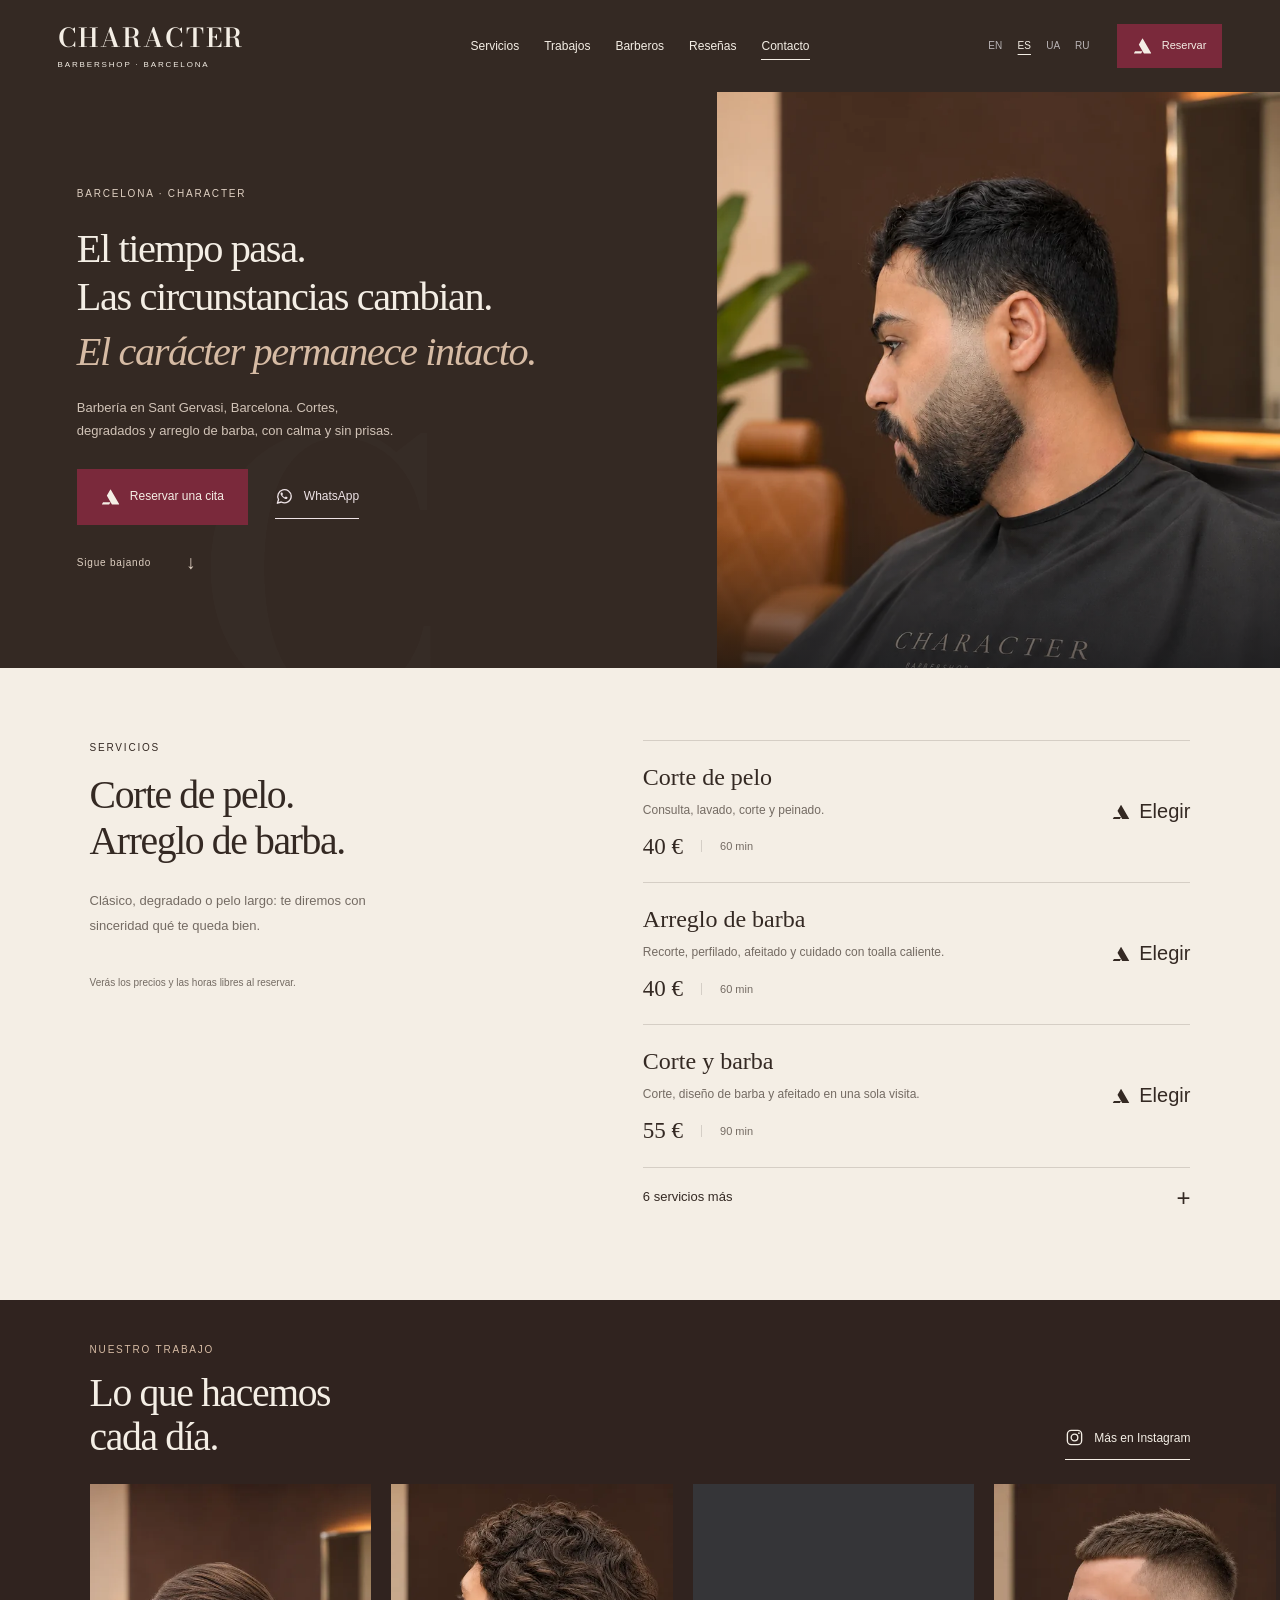
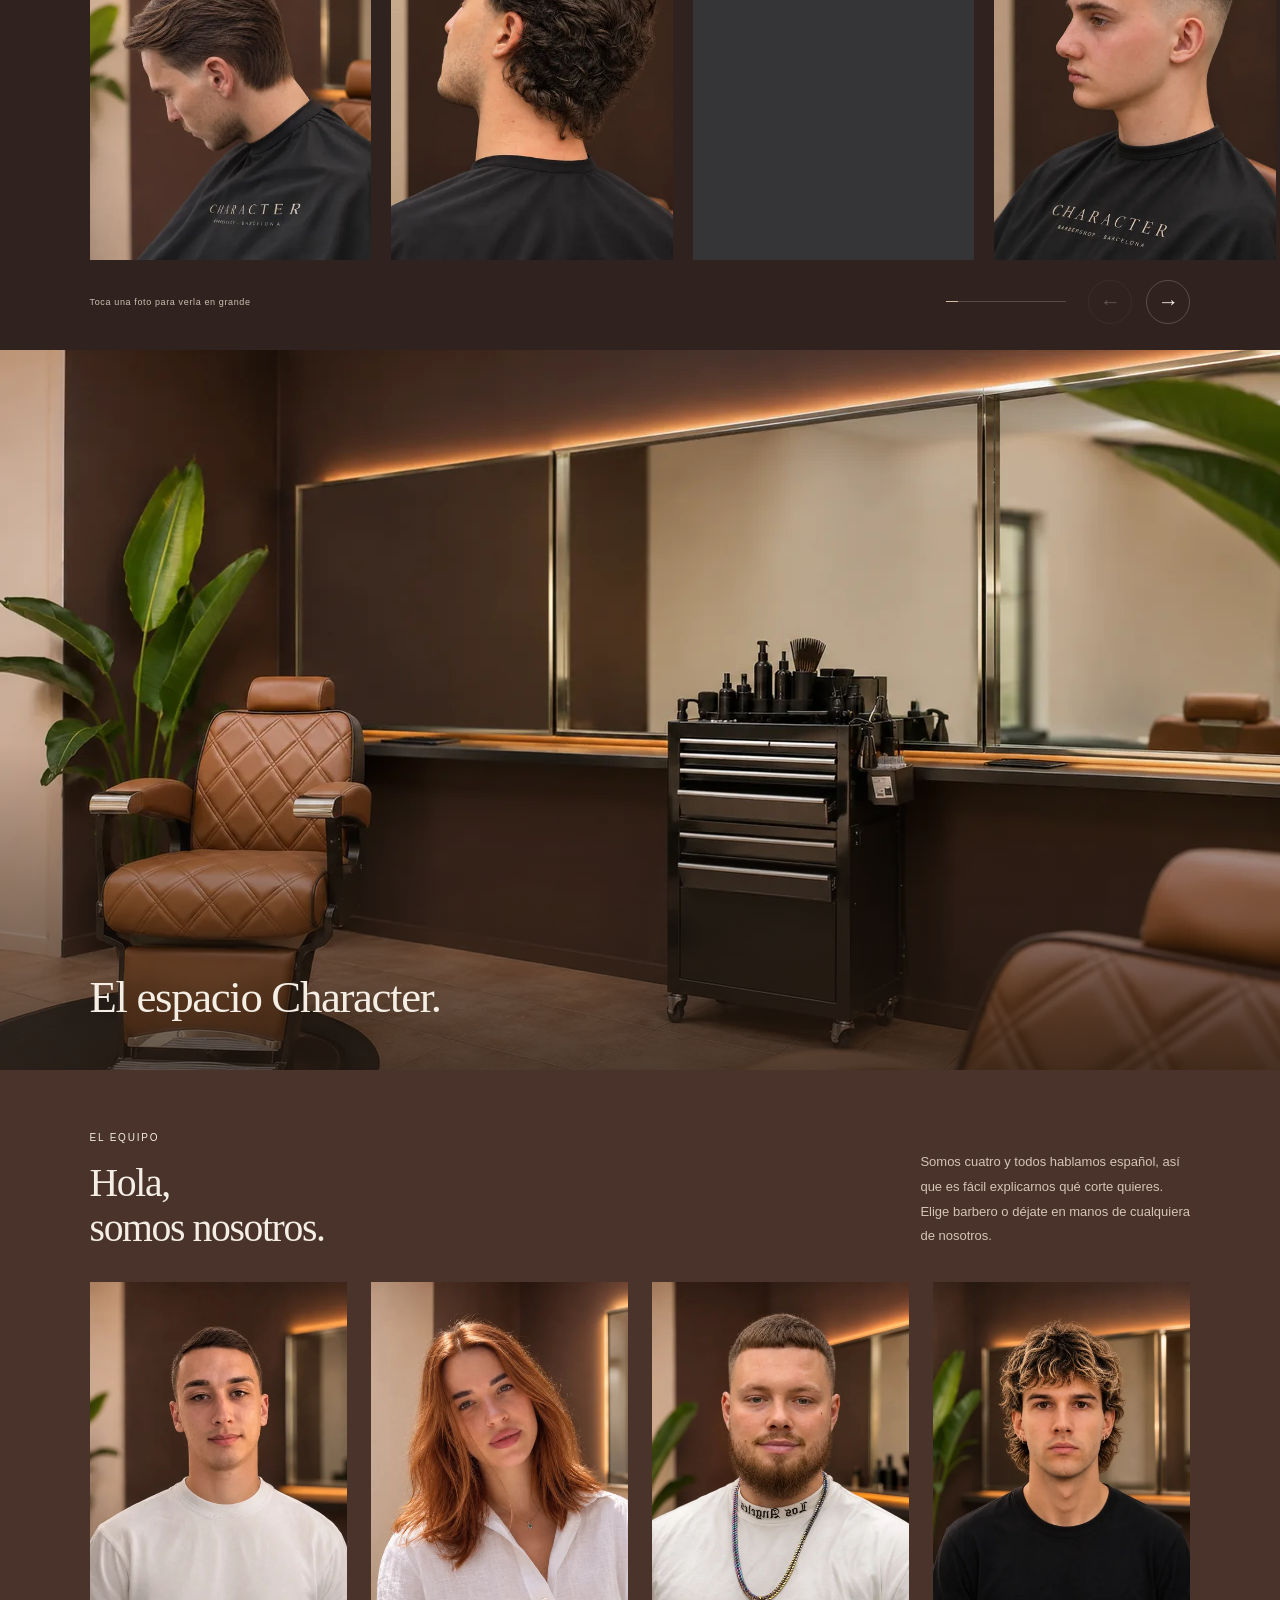
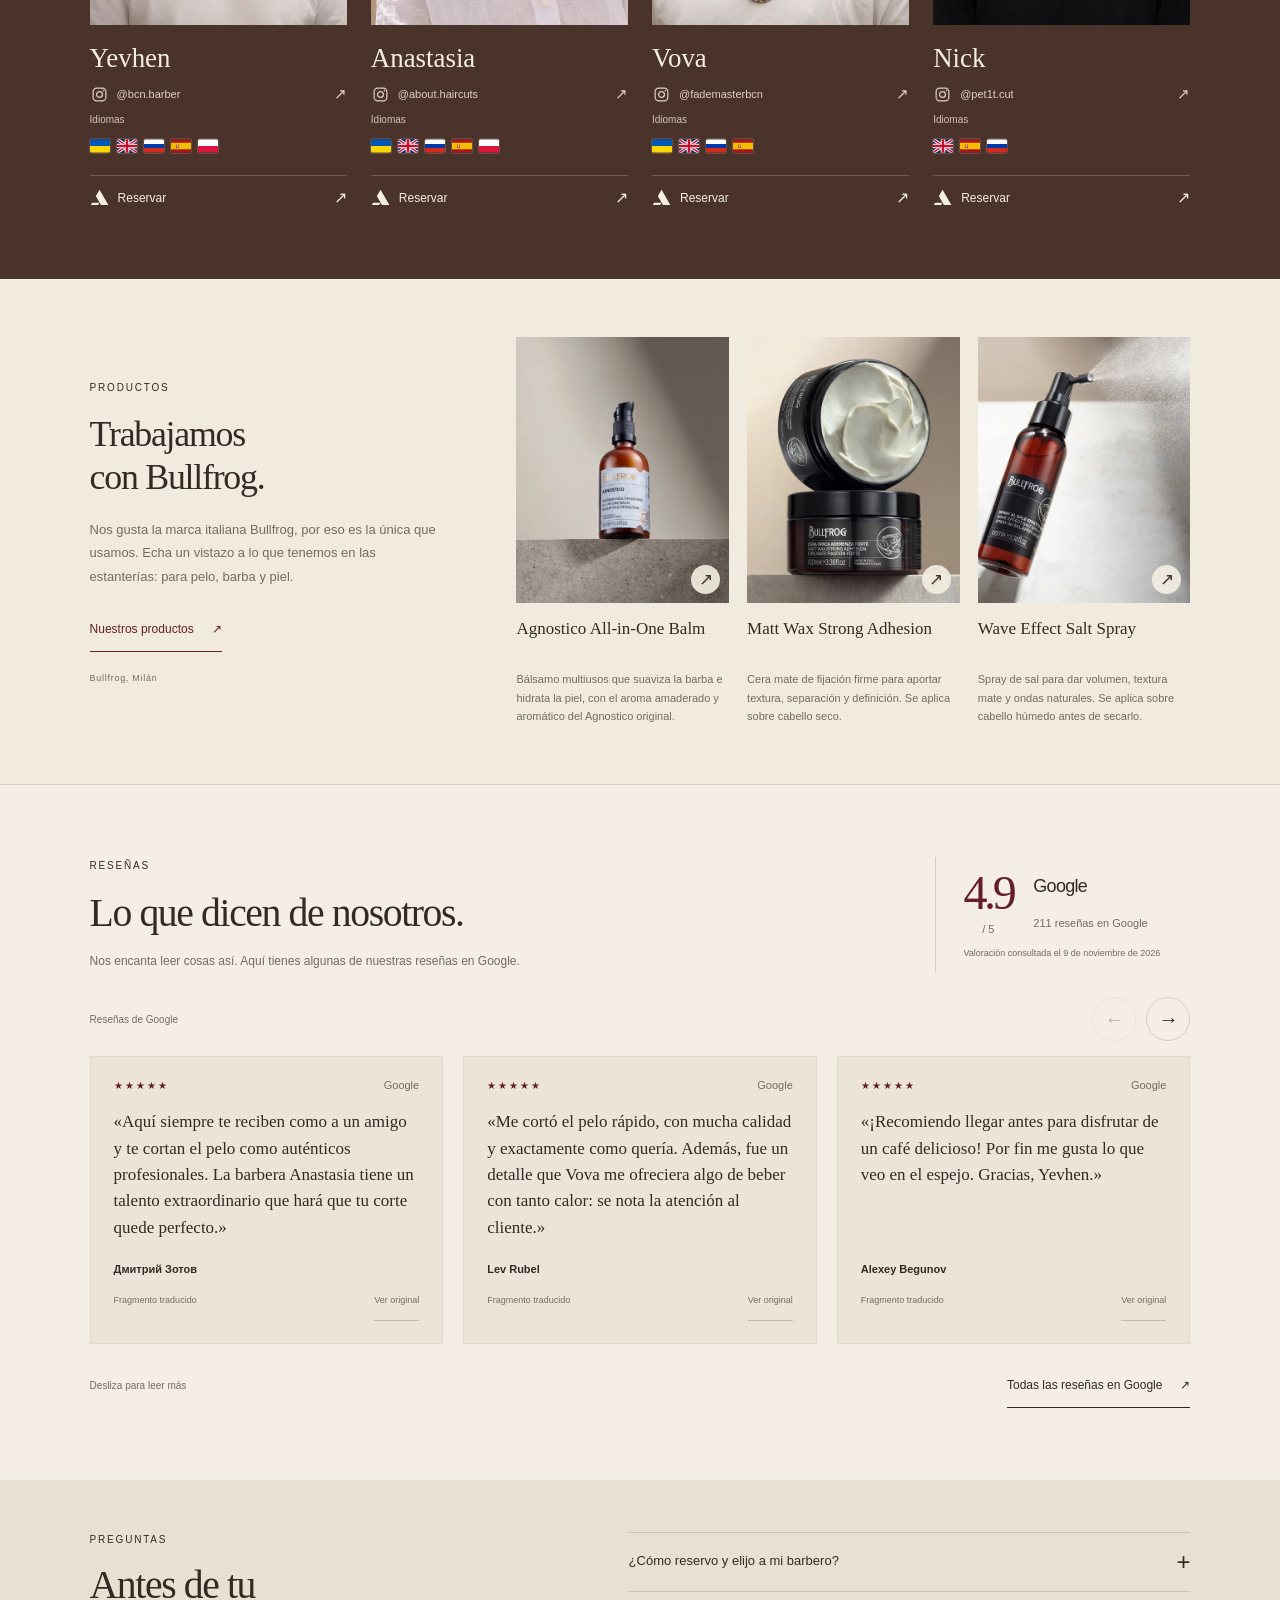
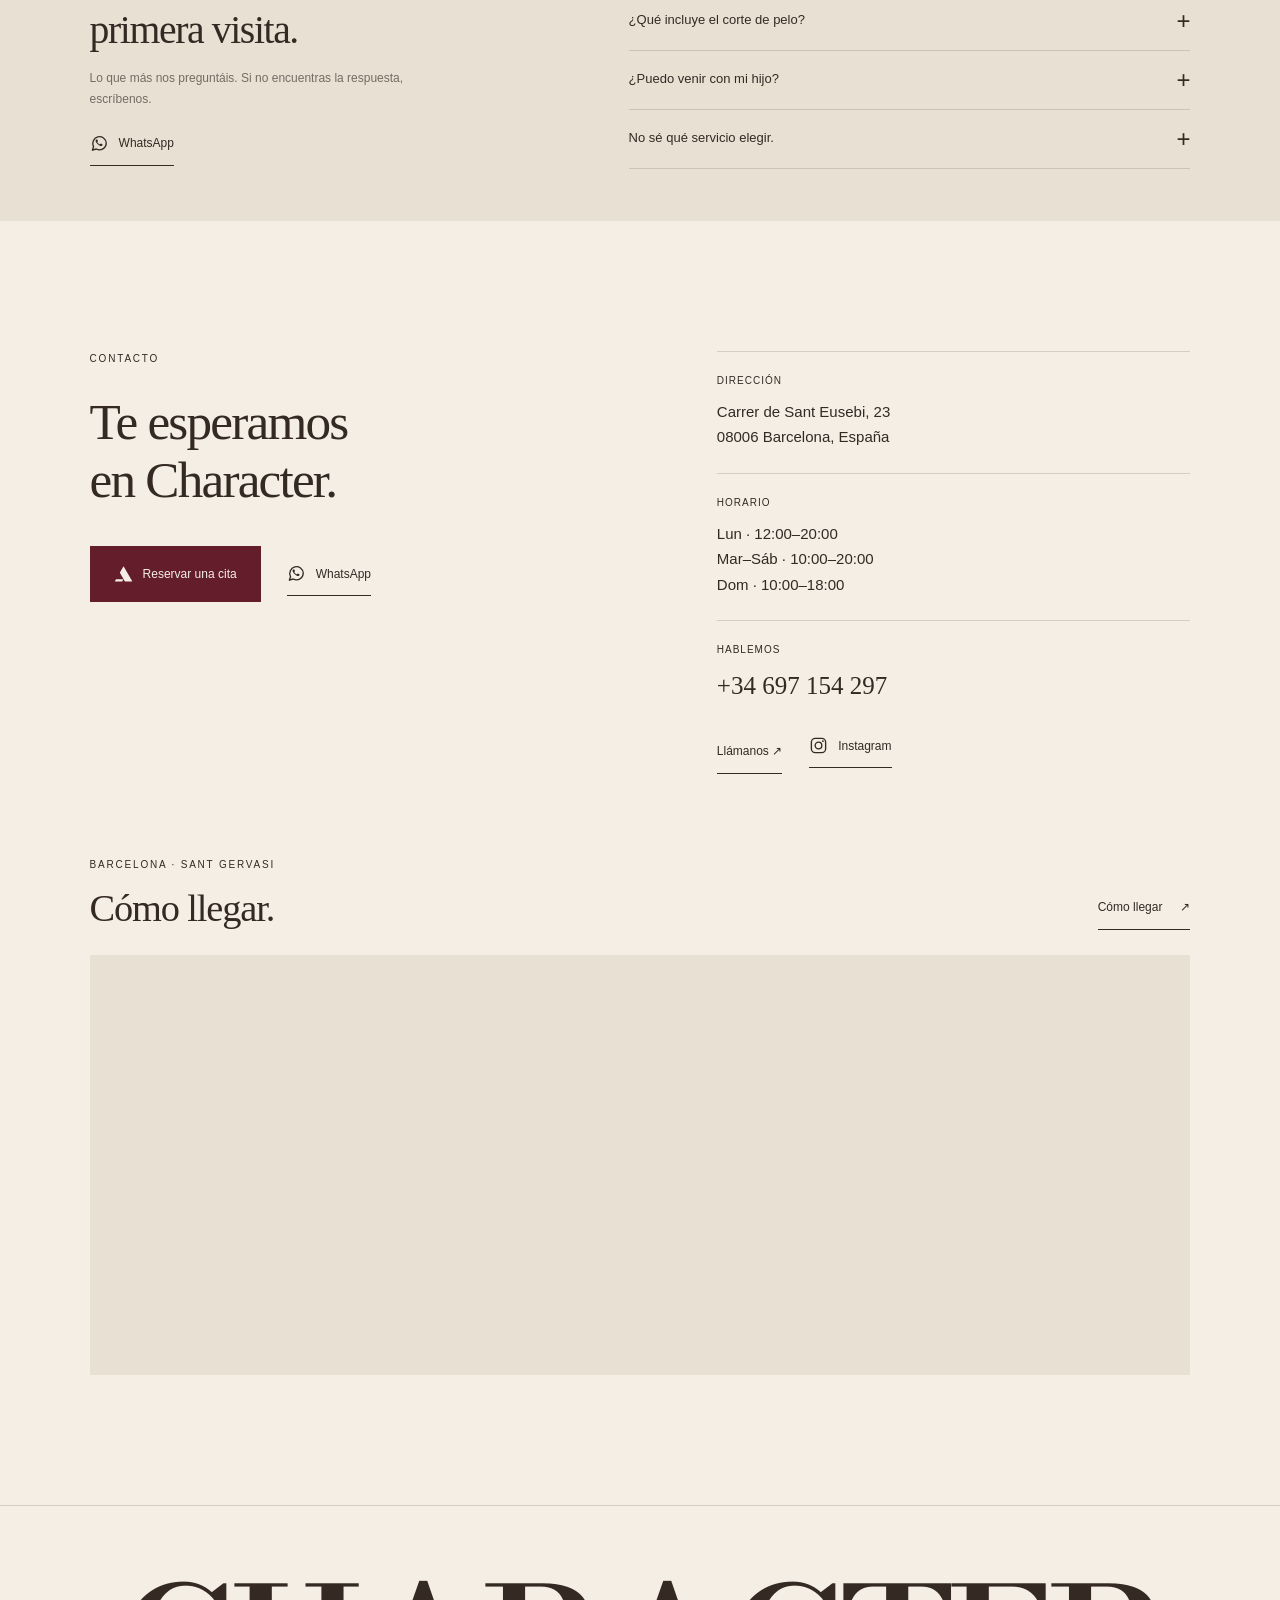
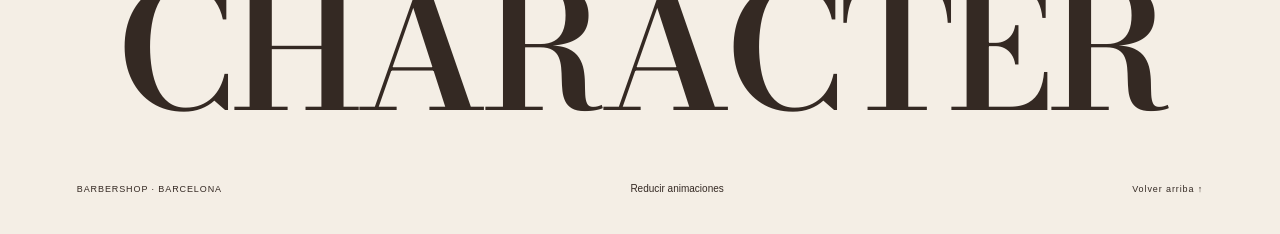
==== commit ba757021: "Personal Altegio booking link for each barber" ====
--- a/es/index.html
+++ b/es/index.html
@@ -8,7 +8,7 @@
   <link rel="preload" href="/assets/character-display.ttf" as="font" type="font/ttf" crossorigin>
   <link rel="preload" href="/assets/portraits/img_2643-800.webp" as="image" imagesrcset="/assets/portraits/img_2643-800.webp 800w, /assets/portraits/img_2643-1086.webp 1086w" imagesizes="(max-width: 760px) 100vw, 52vw">
   <link rel="stylesheet" href="/styles.css?v=clean-labels-1"><link rel="stylesheet" href="/rituals.css"><script src="/app.js?v=human-copy-1" defer></script><script src="/rituals.js?v=seo-1" defer></script>
-  <link rel="stylesheet" href="/portfolio.css?v=clean-labels-1"><link rel="stylesheet" href="/team.css?v=character-team-4"><link rel="stylesheet" href="/mobile-type.css?v=1">
+  <link rel="stylesheet" href="/portfolio.css?v=clean-labels-1"><link rel="stylesheet" href="/team.css?v=character-team-5"><link rel="stylesheet" href="/mobile-type.css?v=1">
 <meta name="description" content="Cortes de pelo para hombre, degradados, pelo largo y arreglo de barba en Sant Gervasi, Barcelona. Conoce a los barberos de Character y reserva online."><meta name="robots" content="index,follow,max-image-preview:large"><link rel="canonical" href="https://characterbarcelona.com/es/"><link rel="alternate" hreflang="en" href="https://characterbarcelona.com/"><link rel="alternate" hreflang="es" href="https://characterbarcelona.com/es/"><link rel="alternate" hreflang="uk" href="https://characterbarcelona.com/uk/"><link rel="alternate" hreflang="ru" href="https://characterbarcelona.com/ru/"><link rel="alternate" hreflang="x-default" href="https://characterbarcelona.com/"><meta property="og:type" content="website"><meta property="og:site_name" content="Character Barbershop"><meta property="og:title" content="Barbería en Barcelona · Sant Gervasi | Character"><meta property="og:description" content="Cortes de pelo para hombre, degradados, pelo largo y arreglo de barba en Sant Gervasi, Barcelona. Conoce a los barberos de Character y reserva online."><meta property="og:url" content="https://characterbarcelona.com/es/"><meta property="og:locale" content="es_ES"><meta property="og:image" content="https://characterbarcelona.com/assets/interior-1280.webp"><meta property="og:image:width" content="1280"><meta property="og:image:height" content="853"><meta property="og:image:type" content="image/webp"><meta property="og:image:alt" content="Visualización del interior beige y chocolate de Character"><meta property="og:locale:alternate" content="en_GB"><meta property="og:locale:alternate" content="uk_UA"><meta property="og:locale:alternate" content="ru_RU"><meta name="twitter:card" content="summary_large_image"><meta name="twitter:title" content="Barbería en Barcelona · Sant Gervasi | Character"><meta name="twitter:description" content="Cortes de pelo para hombre, degradados, pelo largo y arreglo de barba en Sant Gervasi, Barcelona. Conoce a los barberos de Character y reserva online."><meta name="twitter:image" content="https://characterbarcelona.com/assets/interior-1280.webp"><meta name="twitter:image:alt" content="Visualización del interior beige y chocolate de Character"><script type="application/json" id="seo-config">{"origin":"https://characterbarcelona.com","languages":{"en":{"path":"/","locale":"en_GB","title":"Barbershop in Barcelona · Sant Gervasi | Character","description":"Men’s haircuts, skin fades, longer styles and beard trims at Character in Sant Gervasi, Barcelona. English-speaking barbers. Book online."},"es":{"path":"/es/","locale":"es_ES","title":"Barbería en Barcelona · Sant Gervasi | Character","description":"Cortes de pelo para hombre, degradados, pelo largo y arreglo de barba en Sant Gervasi, Barcelona. Conoce a los barberos de Character y reserva online."},"uk":{"path":"/uk/","locale":"uk_UA","title":"Барбершоп у Барселоні — стрижки та борода | Character","description":"Чоловічі стрижки, фейд, довге волосся та оформлення бороди у Sant Gervasi, Барселона. Україномовні барбери Character. Онлайн-запис."},"ru":{"path":"/ru/","locale":"ru_RU","title":"Барбершоп в Барселоне — стрижки и борода | Character","description":"Мужские стрижки, фейд, удлинённые волосы и оформление бороды в Sant Gervasi, Барселона. Русскоязычные барберы Character. Запись онлайн."}}}</script><script type="application/ld+json" id="business-schema">{"@context":"https://schema.org","@graph":[{"@type":"HairSalon","@id":"https://characterbarcelona.com/#barbershop","name":"Character Barbershop","url":"https://characterbarcelona.com/","telephone":"+34697154297","image":"https://characterbarcelona.com/assets/interior-1280.webp","address":{"@type":"PostalAddress","streetAddress":"Carrer de Sant Eusebi, 23","addressLocality":"Barcelona","addressRegion":"Catalunya","postalCode":"08006","addressCountry":"ES"},"geo":{"@type":"GeoCoordinates","latitude":41.4013683,"longitude":2.1492276},"hasMap":"https://www.google.com/maps?cid=2648370291810908901","sameAs":["https://www.instagram.com/character.barcelona/"],"currenciesAccepted":"EUR","potentialAction":{"@type":"ReserveAction","target":"https://character.altegio.me/"},"openingHoursSpecification":[{"@type":"OpeningHoursSpecification","dayOfWeek":["https://schema.org/Monday"],"opens":"12:00","closes":"20:00"},{"@type":"OpeningHoursSpecification","dayOfWeek":["https://schema.org/Tuesday","https://schema.org/Wednesday","https://schema.org/Thursday","https://schema.org/Friday","https://schema.org/Saturday"],"opens":"10:00","closes":"20:00"},{"@type":"OpeningHoursSpecification","dayOfWeek":["https://schema.org/Sunday"],"opens":"10:00","closes":"18:00"}]},{"@type":"WebSite","@id":"https://characterbarcelona.com/#website","name":"Character Barbershop","url":"https://characterbarcelona.com/","inLanguage":["en","es","uk","ru"],"publisher":{"@id":"https://characterbarcelona.com/#barbershop"}},{"@type":"WebPage","@id":"https://characterbarcelona.com/es/#webpage","url":"https://characterbarcelona.com/es/","name":"Barbería en Barcelona · Sant Gervasi | Character","description":"Cortes de pelo para hombre, degradados, pelo largo y arreglo de barba en Sant Gervasi, Barcelona. Conoce a los barberos de Character y reserva online.","inLanguage":"es","isPartOf":{"@id":"https://characterbarcelona.com/#website"},"about":{"@id":"https://characterbarcelona.com/#barbershop"}}]}</script></head>
 <body>
   <svg class="icon-sprite" xmlns="http://www.w3.org/2000/svg" aria-hidden="true" focusable="false">
@@ -77,7 +77,7 @@
             <h3 data-t="zhenya">Yevhen</h3>
             <a class="staff-instagram" href="https://www.instagram.com/bcn.barber/" target="_blank" rel="noopener noreferrer" aria-label="Instagram @bcn.barber"><svg class="app-icon app-icon-instagram" aria-hidden="true" focusable="false"><use href="#icon-instagram"></use></svg><span>@bcn.barber</span><span class="staff-link-arrow" aria-hidden="true">↗</span></a>
             <div class="member-languages"><span class="language-label" data-t="spokenLanguages">Idiomas</span><div class="language-flags"><span class="language-flag" role="img" tabindex="0" data-title-t="languageUk" data-aria-t="languageUk" title="Ucraniano" aria-label="Ucraniano"><svg aria-hidden="true" focusable="false" viewbox="0 0 30 20"><use href="#flag-uk"></use></svg><span class="flag-tooltip" aria-hidden="true" data-t="languageUk">Ucraniano</span></span><span class="language-flag" role="img" tabindex="0" data-title-t="languageEn" data-aria-t="languageEn" title="Inglés" aria-label="Inglés"><svg aria-hidden="true" focusable="false" viewbox="0 0 30 20"><use href="#flag-en"></use></svg><span class="flag-tooltip" aria-hidden="true" data-t="languageEn">Inglés</span></span><span class="language-flag" role="img" tabindex="0" data-title-t="languageRu" data-aria-t="languageRu" title="Ruso" aria-label="Ruso"><svg aria-hidden="true" focusable="false" viewbox="0 0 30 20"><use href="#flag-ru"></use></svg><span class="flag-tooltip" aria-hidden="true" data-t="languageRu">Ruso</span></span><span class="language-flag" role="img" tabindex="0" data-title-t="languageEs" data-aria-t="languageEs" title="Español" aria-label="Español"><svg aria-hidden="true" focusable="false" viewbox="0 0 30 20"><use href="#flag-es"></use></svg><span class="flag-tooltip" aria-hidden="true" data-t="languageEs">Español</span></span><span class="language-flag" role="img" tabindex="0" data-title-t="languagePl" data-aria-t="languagePl" title="Polaco" aria-label="Polaco"><svg aria-hidden="true" focusable="false" viewbox="0 0 30 20"><use href="#flag-pl"></use></svg><span class="flag-tooltip" aria-hidden="true" data-t="languagePl">Polaco</span></span></div></div>
-            <button class="staff-book" type="button" data-action="book"><svg class="app-icon app-icon-altegio" aria-hidden="true" focusable="false"><use href="#icon-altegio"></use></svg><span data-t="book">Reservar</span><span aria-hidden="true">↗</span></button>
+            <a class="staff-book" href="https://character.altegio.me/company/1355489/personal/select-master?o=m3011526"><svg class="app-icon app-icon-altegio" aria-hidden="true" focusable="false"><use href="#icon-altegio"></use></svg><span data-t="book">Reservar</span><span aria-hidden="true">↗</span></a>
           </div>
         </article>
         <article class="team-member" data-staff="anastasia">
@@ -86,7 +86,7 @@
             <h3 data-t="anastasiia">Anastasia</h3>
             <a class="staff-instagram" href="https://www.instagram.com/about.haircuts/" target="_blank" rel="noopener noreferrer" aria-label="Instagram @about.haircuts"><svg class="app-icon app-icon-instagram" aria-hidden="true" focusable="false"><use href="#icon-instagram"></use></svg><span>@about.haircuts</span><span class="staff-link-arrow" aria-hidden="true">↗</span></a>
             <div class="member-languages"><span class="language-label" data-t="spokenLanguages">Idiomas</span><div class="language-flags"><span class="language-flag" role="img" tabindex="0" data-title-t="languageUk" data-aria-t="languageUk" title="Ucraniano" aria-label="Ucraniano"><svg aria-hidden="true" focusable="false" viewbox="0 0 30 20"><use href="#flag-uk"></use></svg><span class="flag-tooltip" aria-hidden="true" data-t="languageUk">Ucraniano</span></span><span class="language-flag" role="img" tabindex="0" data-title-t="languageEn" data-aria-t="languageEn" title="Inglés" aria-label="Inglés"><svg aria-hidden="true" focusable="false" viewbox="0 0 30 20"><use href="#flag-en"></use></svg><span class="flag-tooltip" aria-hidden="true" data-t="languageEn">Inglés</span></span><span class="language-flag" role="img" tabindex="0" data-title-t="languageRu" data-aria-t="languageRu" title="Ruso" aria-label="Ruso"><svg aria-hidden="true" focusable="false" viewbox="0 0 30 20"><use href="#flag-ru"></use></svg><span class="flag-tooltip" aria-hidden="true" data-t="languageRu">Ruso</span></span><span class="language-flag" role="img" tabindex="0" data-title-t="languageEs" data-aria-t="languageEs" title="Español" aria-label="Español"><svg aria-hidden="true" focusable="false" viewbox="0 0 30 20"><use href="#flag-es"></use></svg><span class="flag-tooltip" aria-hidden="true" data-t="languageEs">Español</span></span><span class="language-flag" role="img" tabindex="0" data-title-t="languagePl" data-aria-t="languagePl" title="Polaco" aria-label="Polaco"><svg aria-hidden="true" focusable="false" viewbox="0 0 30 20"><use href="#flag-pl"></use></svg><span class="flag-tooltip" aria-hidden="true" data-t="languagePl">Polaco</span></span></div></div>
-            <button class="staff-book" type="button" data-action="book"><svg class="app-icon app-icon-altegio" aria-hidden="true" focusable="false"><use href="#icon-altegio"></use></svg><span data-t="book">Reservar</span><span aria-hidden="true">↗</span></button>
+            <a class="staff-book" href="https://character.altegio.me/company/1355489/personal/select-master?o=m3011539"><svg class="app-icon app-icon-altegio" aria-hidden="true" focusable="false"><use href="#icon-altegio"></use></svg><span data-t="book">Reservar</span><span aria-hidden="true">↗</span></a>
           </div>
         </article>
         <article class="team-member" data-staff="vova">
@@ -95,7 +95,7 @@
             <h3 data-t="vova">Vova</h3>
             <a class="staff-instagram" href="https://www.instagram.com/fademasterbcn/" target="_blank" rel="noopener noreferrer" aria-label="Instagram @fademasterbcn"><svg class="app-icon app-icon-instagram" aria-hidden="true" focusable="false"><use href="#icon-instagram"></use></svg><span>@fademasterbcn</span><span class="staff-link-arrow" aria-hidden="true">↗</span></a>
             <div class="member-languages"><span class="language-label" data-t="spokenLanguages">Idiomas</span><div class="language-flags"><span class="language-flag" role="img" tabindex="0" data-title-t="languageUk" data-aria-t="languageUk" title="Ucraniano" aria-label="Ucraniano"><svg aria-hidden="true" focusable="false" viewbox="0 0 30 20"><use href="#flag-uk"></use></svg><span class="flag-tooltip" aria-hidden="true" data-t="languageUk">Ucraniano</span></span><span class="language-flag" role="img" tabindex="0" data-title-t="languageEn" data-aria-t="languageEn" title="Inglés" aria-label="Inglés"><svg aria-hidden="true" focusable="false" viewbox="0 0 30 20"><use href="#flag-en"></use></svg><span class="flag-tooltip" aria-hidden="true" data-t="languageEn">Inglés</span></span><span class="language-flag" role="img" tabindex="0" data-title-t="languageRu" data-aria-t="languageRu" title="Ruso" aria-label="Ruso"><svg aria-hidden="true" focusable="false" viewbox="0 0 30 20"><use href="#flag-ru"></use></svg><span class="flag-tooltip" aria-hidden="true" data-t="languageRu">Ruso</span></span><span class="language-flag" role="img" tabindex="0" data-title-t="languageEs" data-aria-t="languageEs" title="Español" aria-label="Español"><svg aria-hidden="true" focusable="false" viewbox="0 0 30 20"><use href="#flag-es"></use></svg><span class="flag-tooltip" aria-hidden="true" data-t="languageEs">Español</span></span></div></div>
-            <button class="staff-book" type="button" data-action="book"><svg class="app-icon app-icon-altegio" aria-hidden="true" focusable="false"><use href="#icon-altegio"></use></svg><span data-t="book">Reservar</span><span aria-hidden="true">↗</span></button>
+            <a class="staff-book" href="https://character.altegio.me/company/1355489/personal/select-master?o=m3011542"><svg class="app-icon app-icon-altegio" aria-hidden="true" focusable="false"><use href="#icon-altegio"></use></svg><span data-t="book">Reservar</span><span aria-hidden="true">↗</span></a>
           </div>
         </article>
         <article class="team-member" data-staff="nikita">
@@ -104,7 +104,7 @@
             <h3 data-t="nikita">Nick</h3>
             <a class="staff-instagram" href="https://www.instagram.com/pet1t.cut/" target="_blank" rel="noopener noreferrer" aria-label="Instagram @pet1t.cut"><svg class="app-icon app-icon-instagram" aria-hidden="true" focusable="false"><use href="#icon-instagram"></use></svg><span>@pet1t.cut</span><span class="staff-link-arrow" aria-hidden="true">↗</span></a>
             <div class="member-languages"><span class="language-label" data-t="spokenLanguages">Idiomas</span><div class="language-flags"><span class="language-flag" role="img" tabindex="0" data-title-t="languageEn" data-aria-t="languageEn" title="Inglés" aria-label="Inglés"><svg aria-hidden="true" focusable="false" viewbox="0 0 30 20"><use href="#flag-en"></use></svg><span class="flag-tooltip" aria-hidden="true" data-t="languageEn">Inglés</span></span><span class="language-flag" role="img" tabindex="0" data-title-t="languageEs" data-aria-t="languageEs" title="Español" aria-label="Español"><svg aria-hidden="true" focusable="false" viewbox="0 0 30 20"><use href="#flag-es"></use></svg><span class="flag-tooltip" aria-hidden="true" data-t="languageEs">Español</span></span><span class="language-flag" role="img" tabindex="0" data-title-t="languageRu" data-aria-t="languageRu" title="Ruso" aria-label="Ruso"><svg aria-hidden="true" focusable="false" viewbox="0 0 30 20"><use href="#flag-ru"></use></svg><span class="flag-tooltip" aria-hidden="true" data-t="languageRu">Ruso</span></span></div></div>
-            <button class="staff-book" type="button" data-action="book"><svg class="app-icon app-icon-altegio" aria-hidden="true" focusable="false"><use href="#icon-altegio"></use></svg><span data-t="book">Reservar</span><span aria-hidden="true">↗</span></button>
+            <a class="staff-book" href="https://character.altegio.me/company/1355489/personal/select-master?o=m3137285"><svg class="app-icon app-icon-altegio" aria-hidden="true" focusable="false"><use href="#icon-altegio"></use></svg><span data-t="book">Reservar</span><span aria-hidden="true">↗</span></a>
           </div>
         </article>
       </div>
--- a/team.css
+++ b/team.css
@@ -25,3 +25,4 @@
 @media(min-width:1024px){.team-portraits .member-languages{align-content:start;min-height:52px}.team-portraits .language-label{flex-basis:100%}}
 @media(max-width:1023px){.team-portraits .team-grid{grid-template-columns:repeat(2,minmax(0,1fr));gap:30px 24px}.team-portraits .team-intro{grid-template-columns:1fr}.team-portraits .team-intro>p{margin-top:14px;max-width:none}}
 @media(max-width:760px){.team-section.team-portraits{padding-top:42px;padding-bottom:42px}.team-portraits .team-intro{margin-bottom:26px}.team-portraits .team-grid{gap:26px 16px}.staff-details{padding-top:14px}.staff-details h3{font-size:clamp(20px,5.8vw,26px)}.staff-instagram{gap:6px;font-size:10px;min-height:40px}.staff-instagram .app-icon{width:15px;height:15px}.staff-link-arrow{display:none}.team-portraits .member-languages{display:block;min-height:51px;margin-bottom:7px}.team-portraits .language-label{display:block;margin:0 0 3px}.team-portraits .language-flags{gap:6px}.staff-book{font-size:11px;gap:6px}.staff-book .app-icon{width:17px;height:17px}}
+a.staff-book{text-decoration:none;color:inherit}
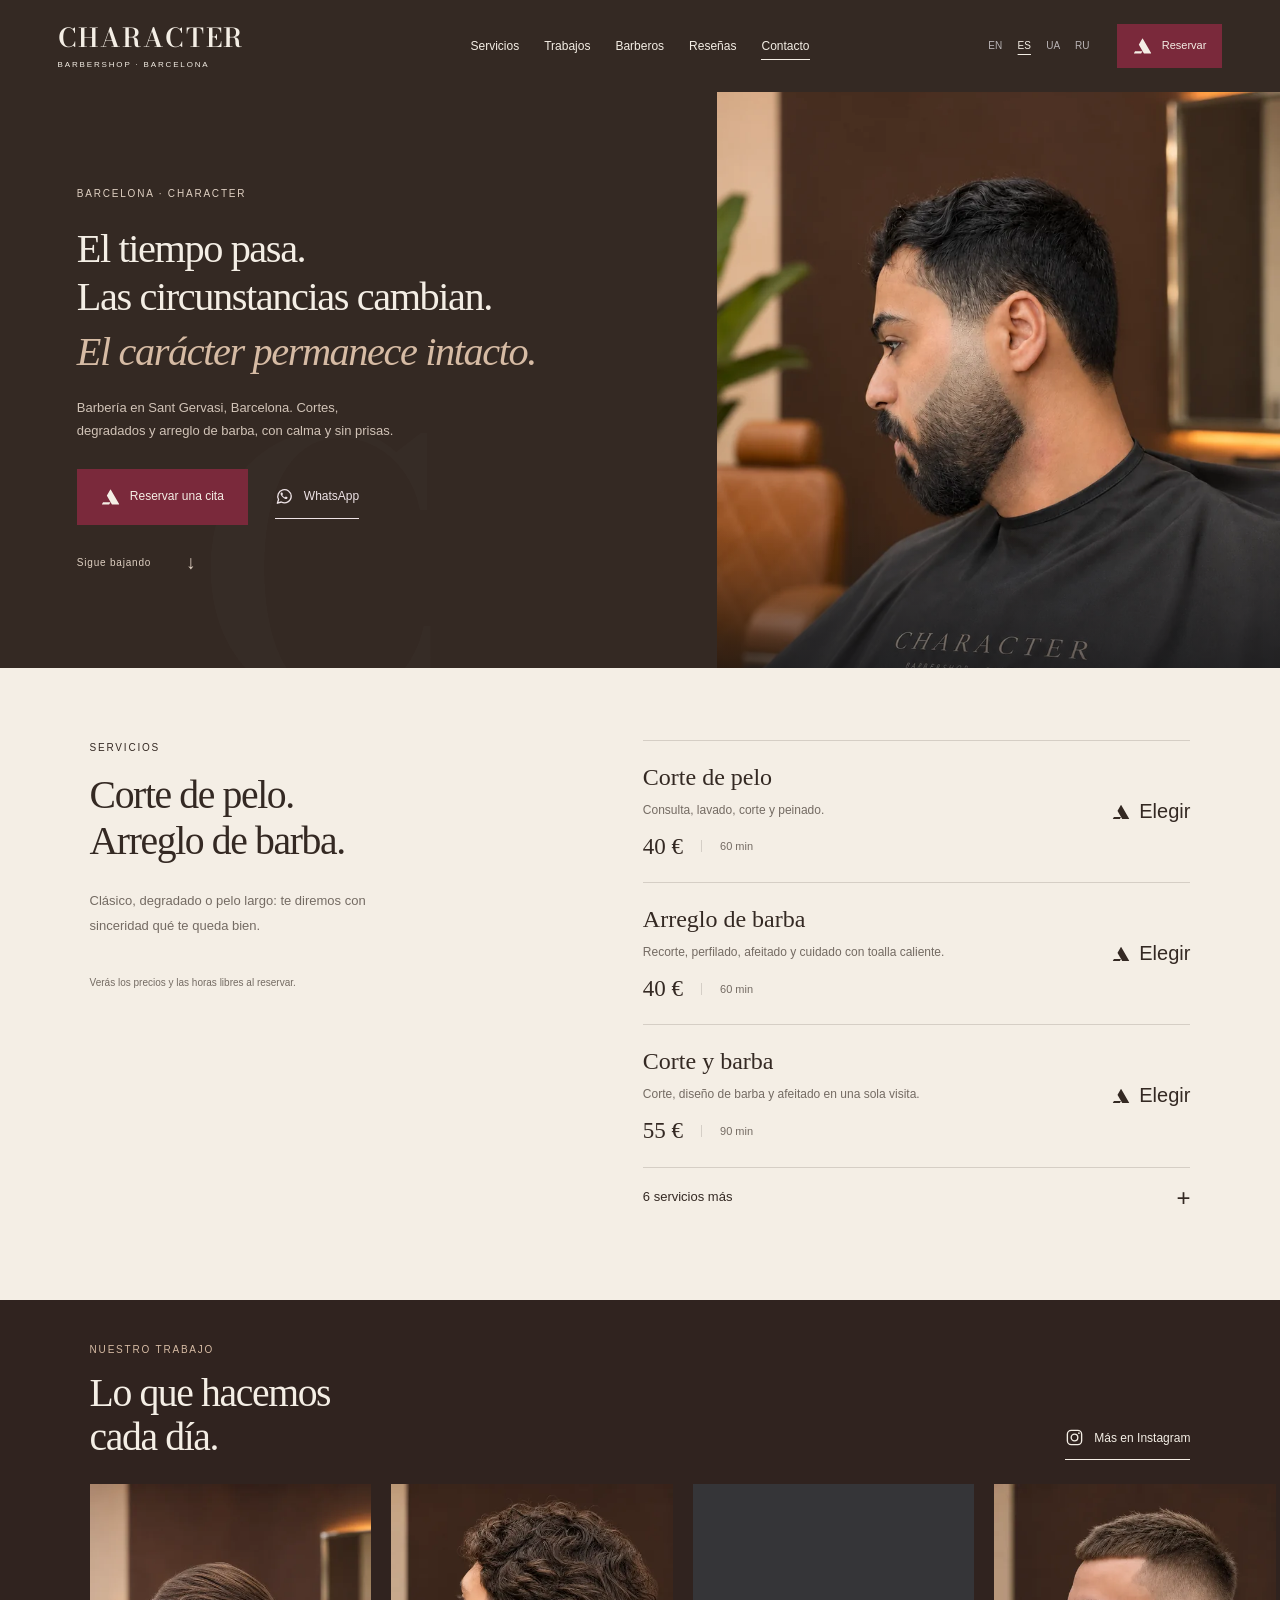
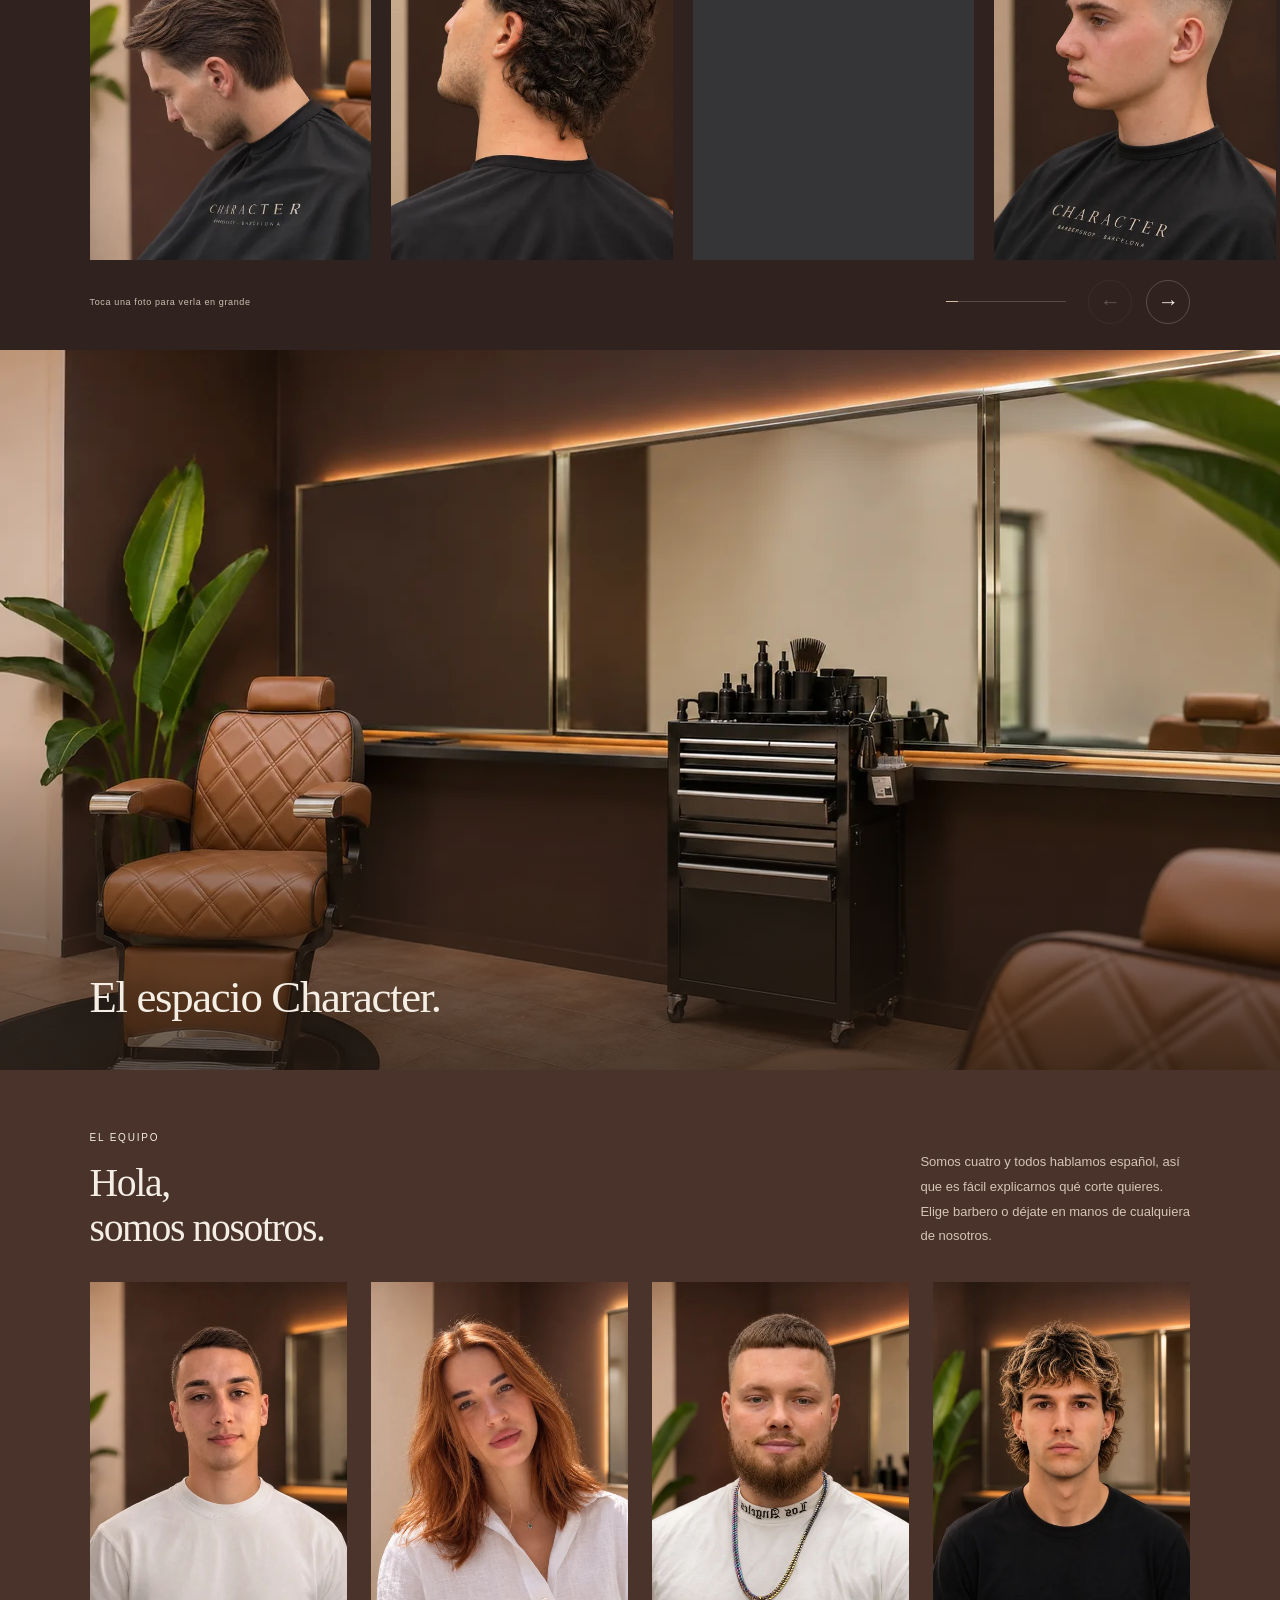
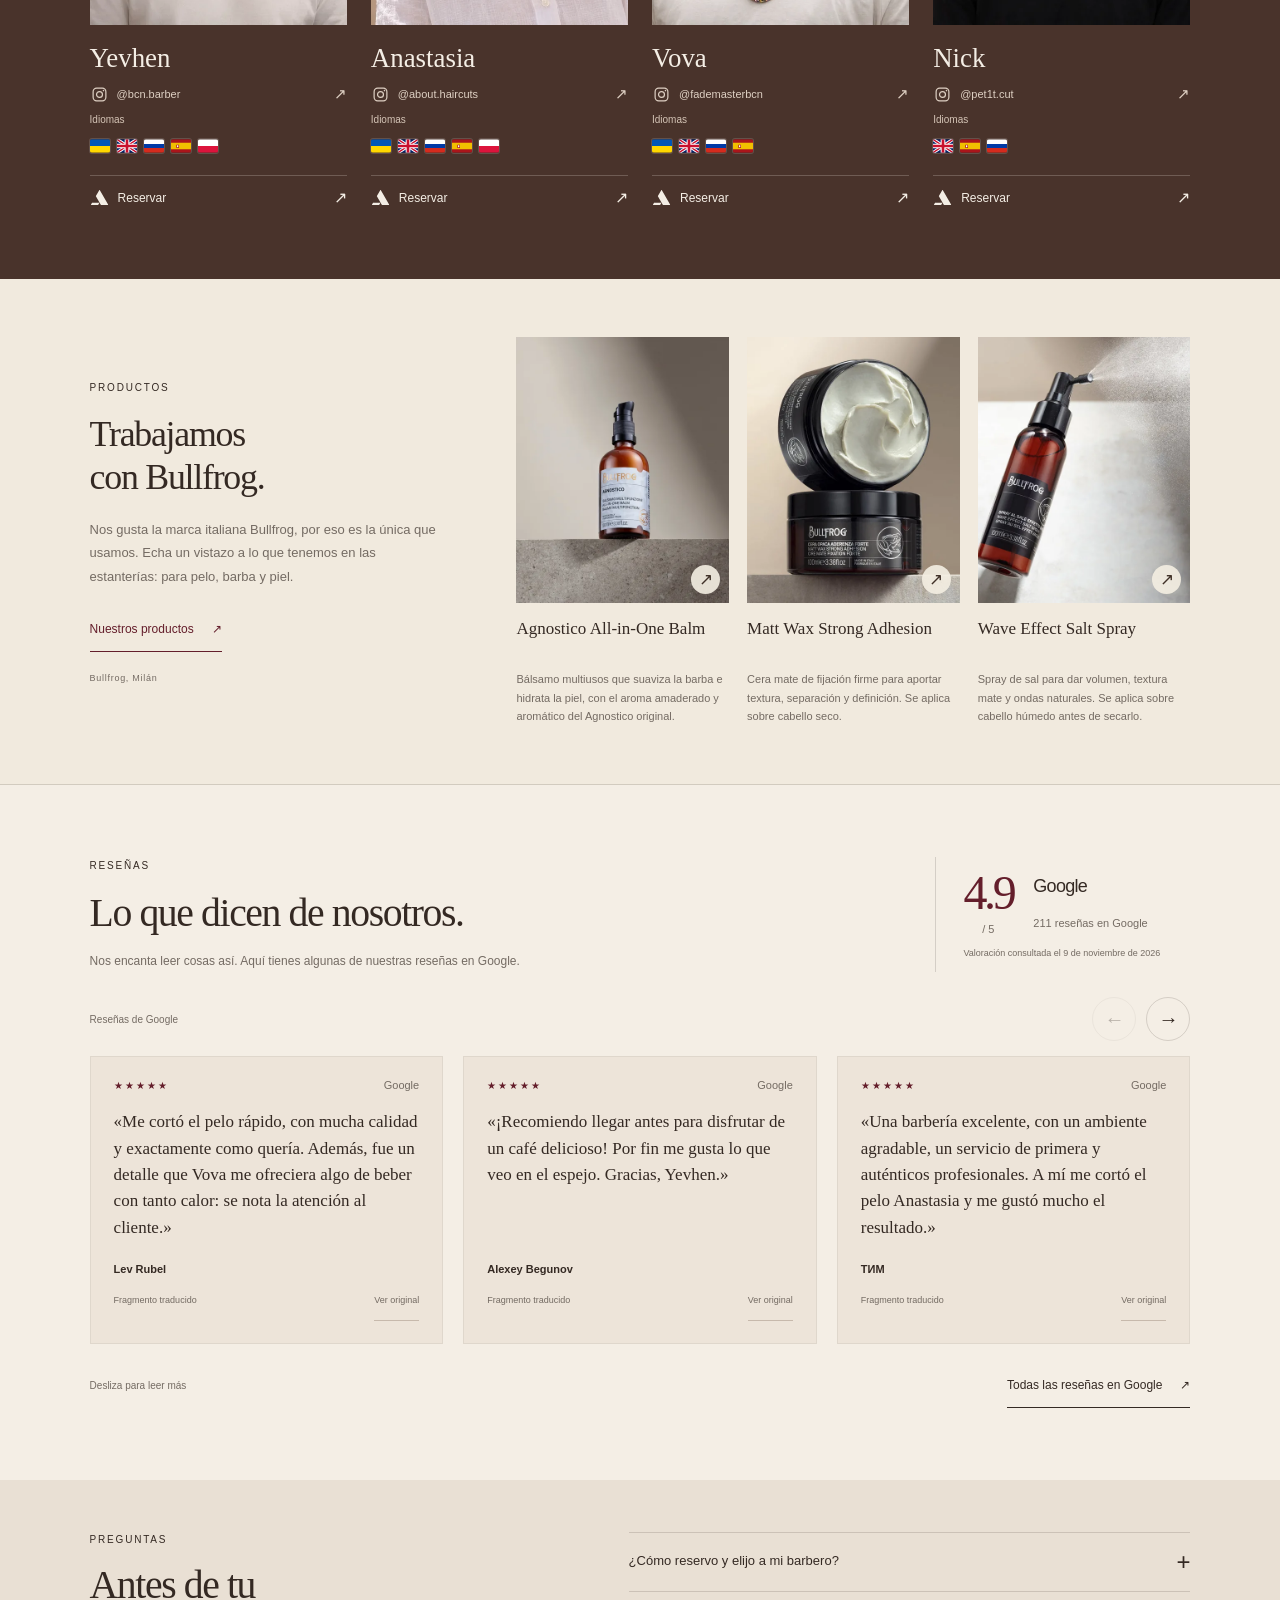
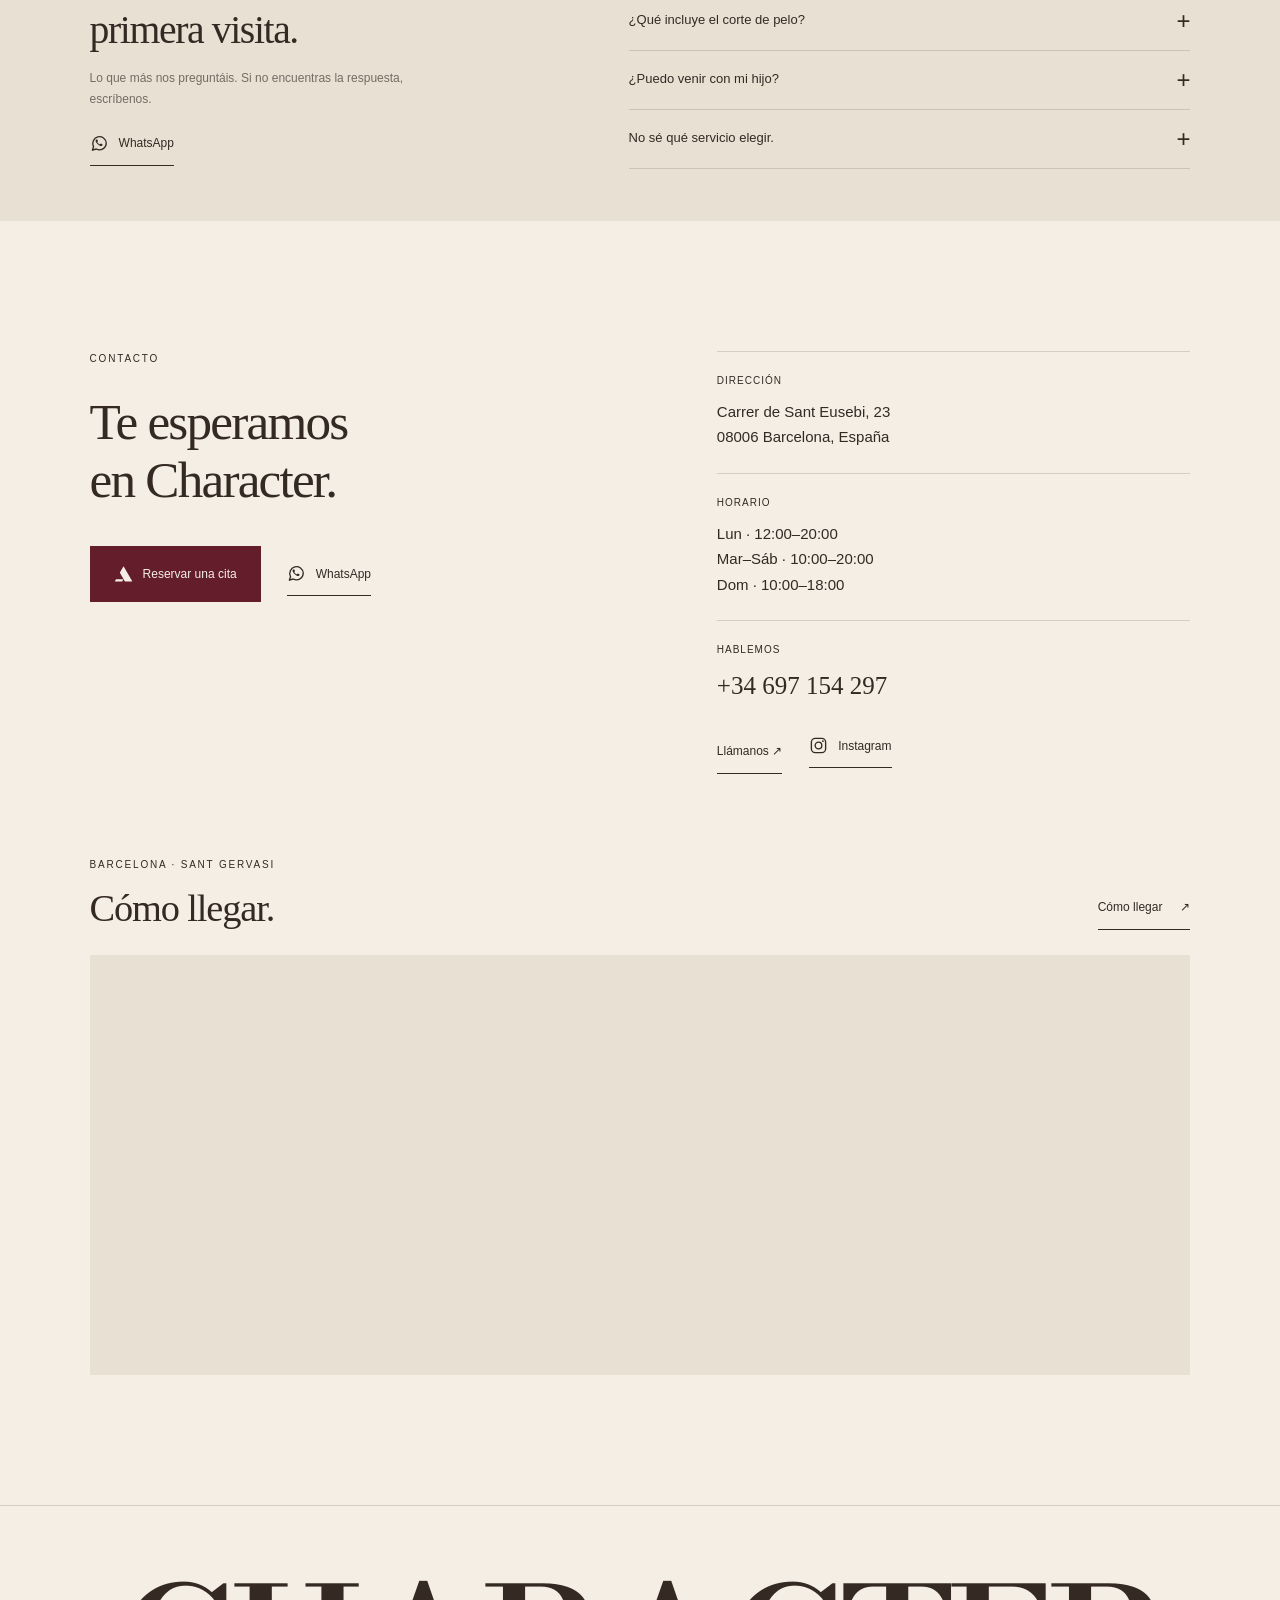
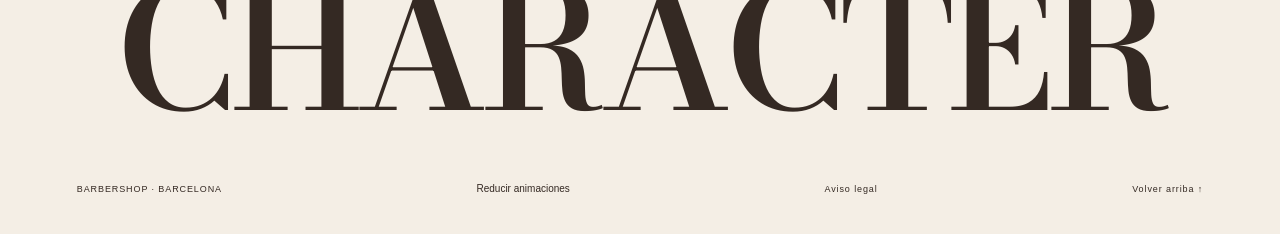
==== commit a7d13a2b: "Add Aviso legal page and Meta domain verification tag Co-Authored-By: Claude Opus 5.5 <noreply@anthr" ====
--- a/es/index.html
+++ b/es/index.html
@@ -1,7 +1,8 @@
 <!doctype html>
 <html lang="es">
 <head>
-  <meta charset="utf-8"><meta name="viewport" content="width=device-width,initial-scale=1,viewport-fit=cover">
+  <meta charset="utf-8">
+<meta name="facebook-domain-verification" content="catnfvx00z3ga2xudbu41z5t7webw6" /><meta name="viewport" content="width=device-width,initial-scale=1,viewport-fit=cover">
   <title>Barbería en Barcelona · Sant Gervasi | Character</title>
   <meta name="theme-color" content="#342923">
   <link rel="icon" href="/assets/favicon.svg" type="image/svg+xml">
@@ -141,7 +142,7 @@
       </div>
     </section>
   </main>
-  <footer class="footer"><a class="footer-brand" href="#top">CHARACTER</a><div class="footer-bottom"><span>BARBERSHOP · BARCELONA</span><button class="motion-toggle" type="button" aria-pressed="false" data-t="reduceMotion">Reducir animaciones</button><a href="#top" data-t="backTop">Volver arriba ↑</a></div></footer>
+  <footer class="footer"><a class="footer-brand" href="#top">CHARACTER</a><div class="footer-bottom"><span>BARBERSHOP · BARCELONA</span><button class="motion-toggle" type="button" aria-pressed="false" data-t="reduceMotion">Reducir animaciones</button><a href="/aviso-legal/">Aviso legal</a><a href="#top" data-t="backTop">Volver arriba ↑</a></div></footer>
   <div class="mobile-dock"><button class="has-app-icon button" data-action="book"><svg class="app-icon app-icon-altegio" aria-hidden="true" focusable="false"><use href="#icon-altegio"></use></svg><span data-t="book">Reservar</span></button><button class="has-app-icon dock-link" data-action="whatsapp"><svg class="app-icon app-icon-whatsapp" aria-hidden="true" focusable="false"><use href="#icon-whatsapp"></use></svg><span>WhatsApp</span></button><button class="dock-link" data-action="phone" data-t="callShort">Llamar</button></div>
   <dialog id="portfolio-dialog" class="portfolio-dialog" data-aria-t="galleryTitle" aria-label="Trabajos de Character">
     <div class="portfolio-dialog-toolbar"><span>CHARACTER</span><form method="dialog"><button class="portfolio-close" data-aria-t="close" aria-label="Cerrar">×</button></form></div>
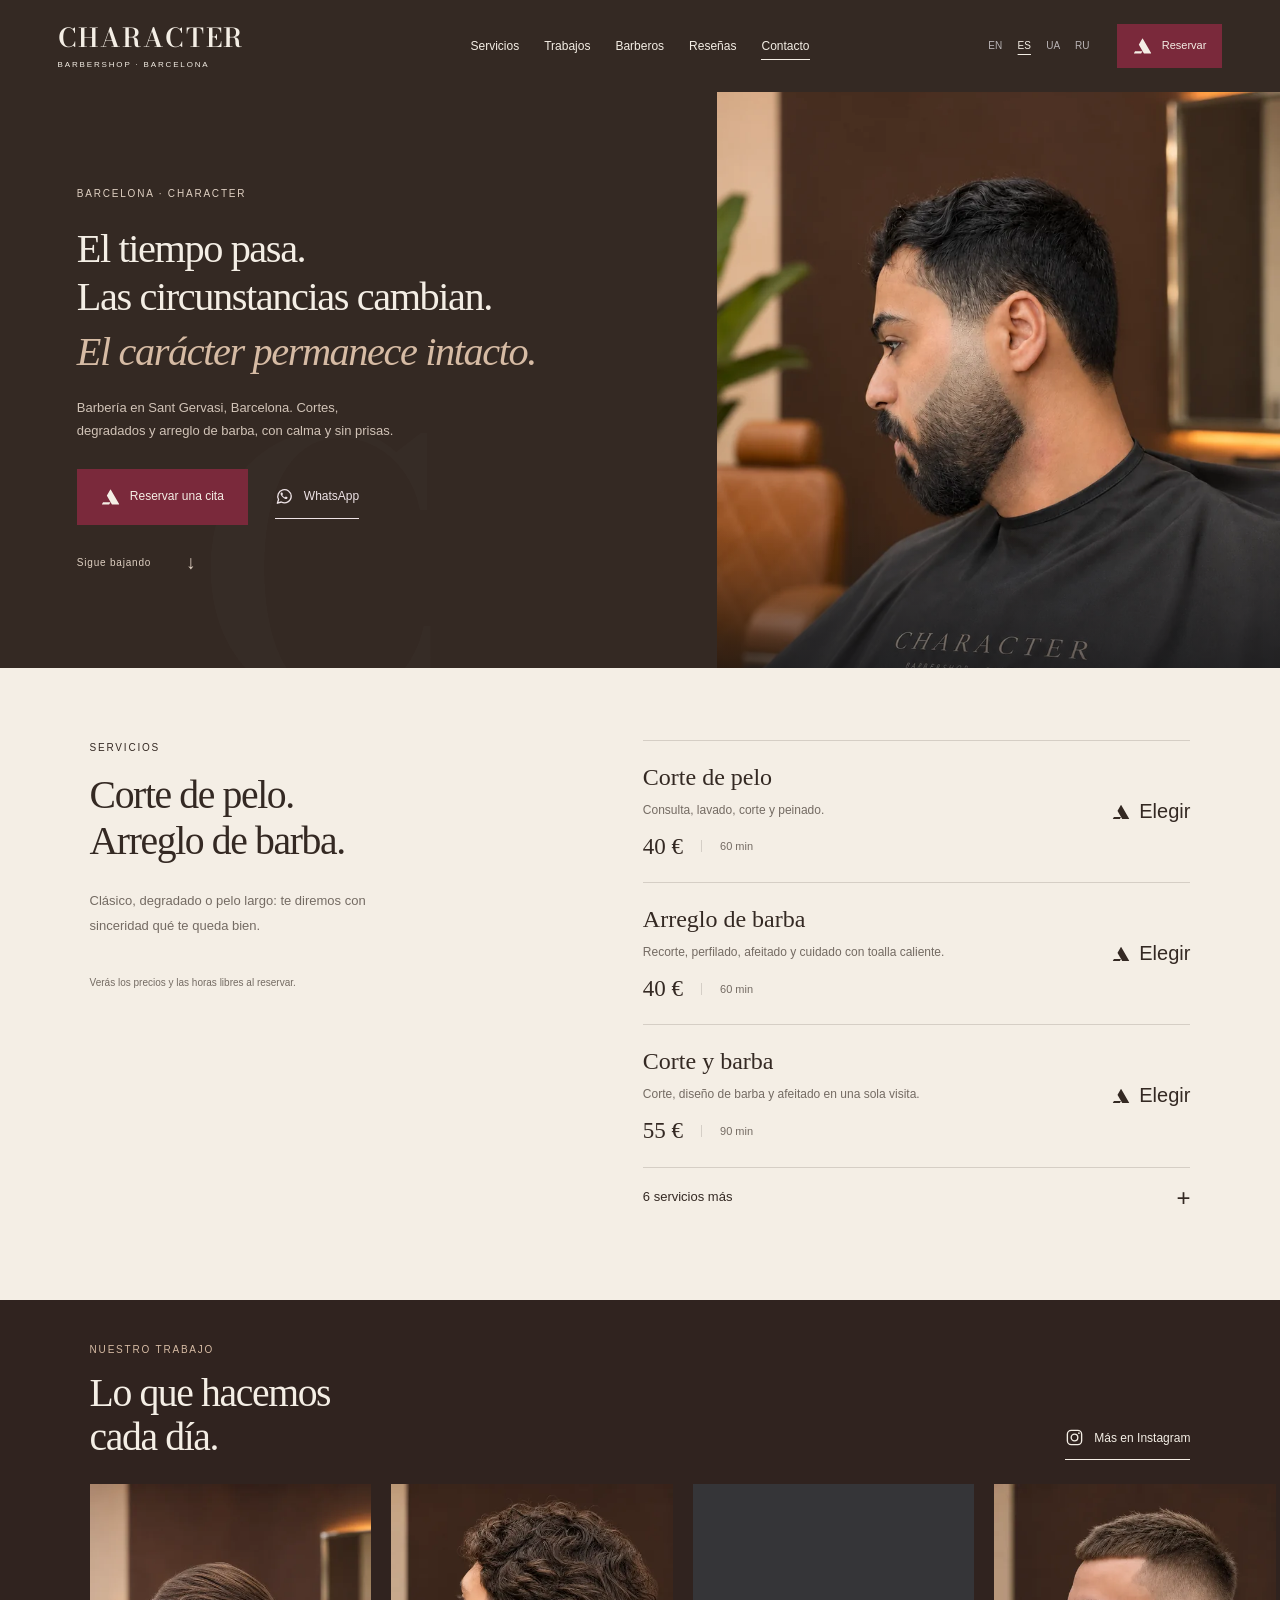
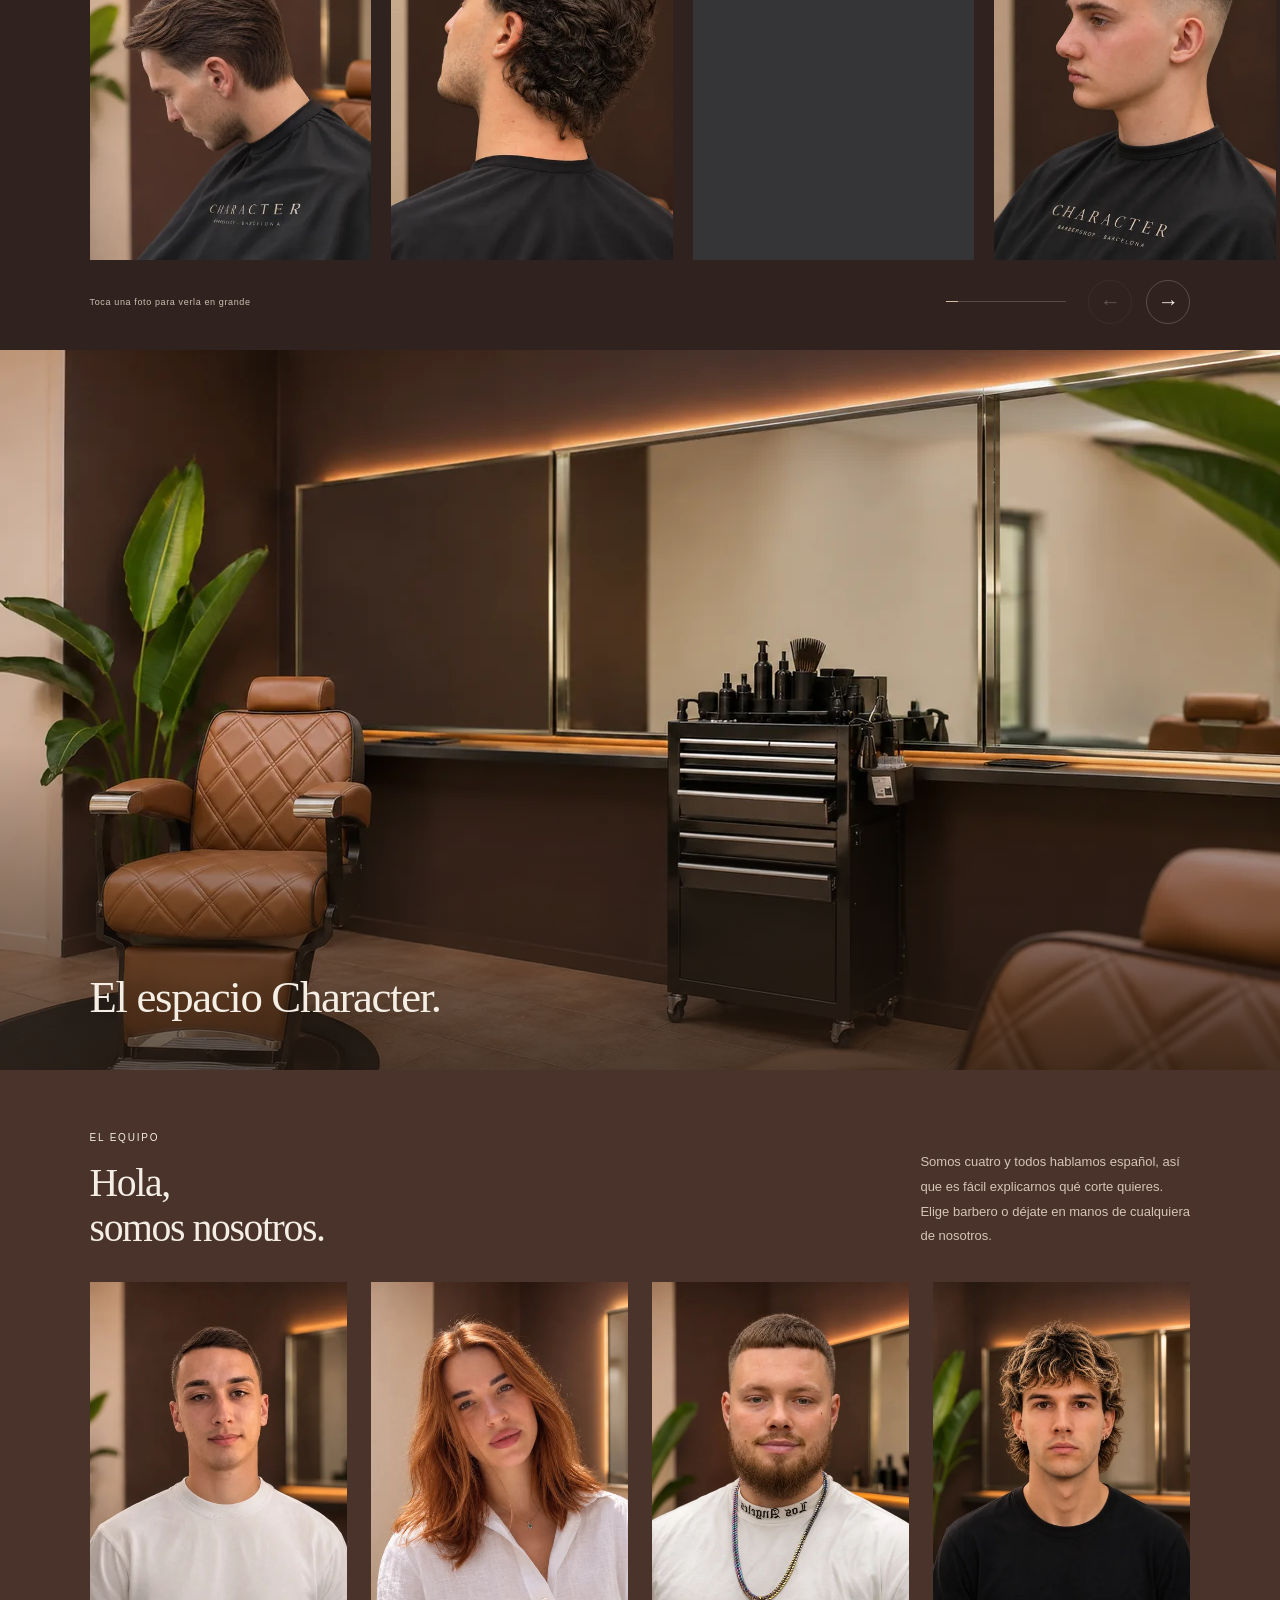
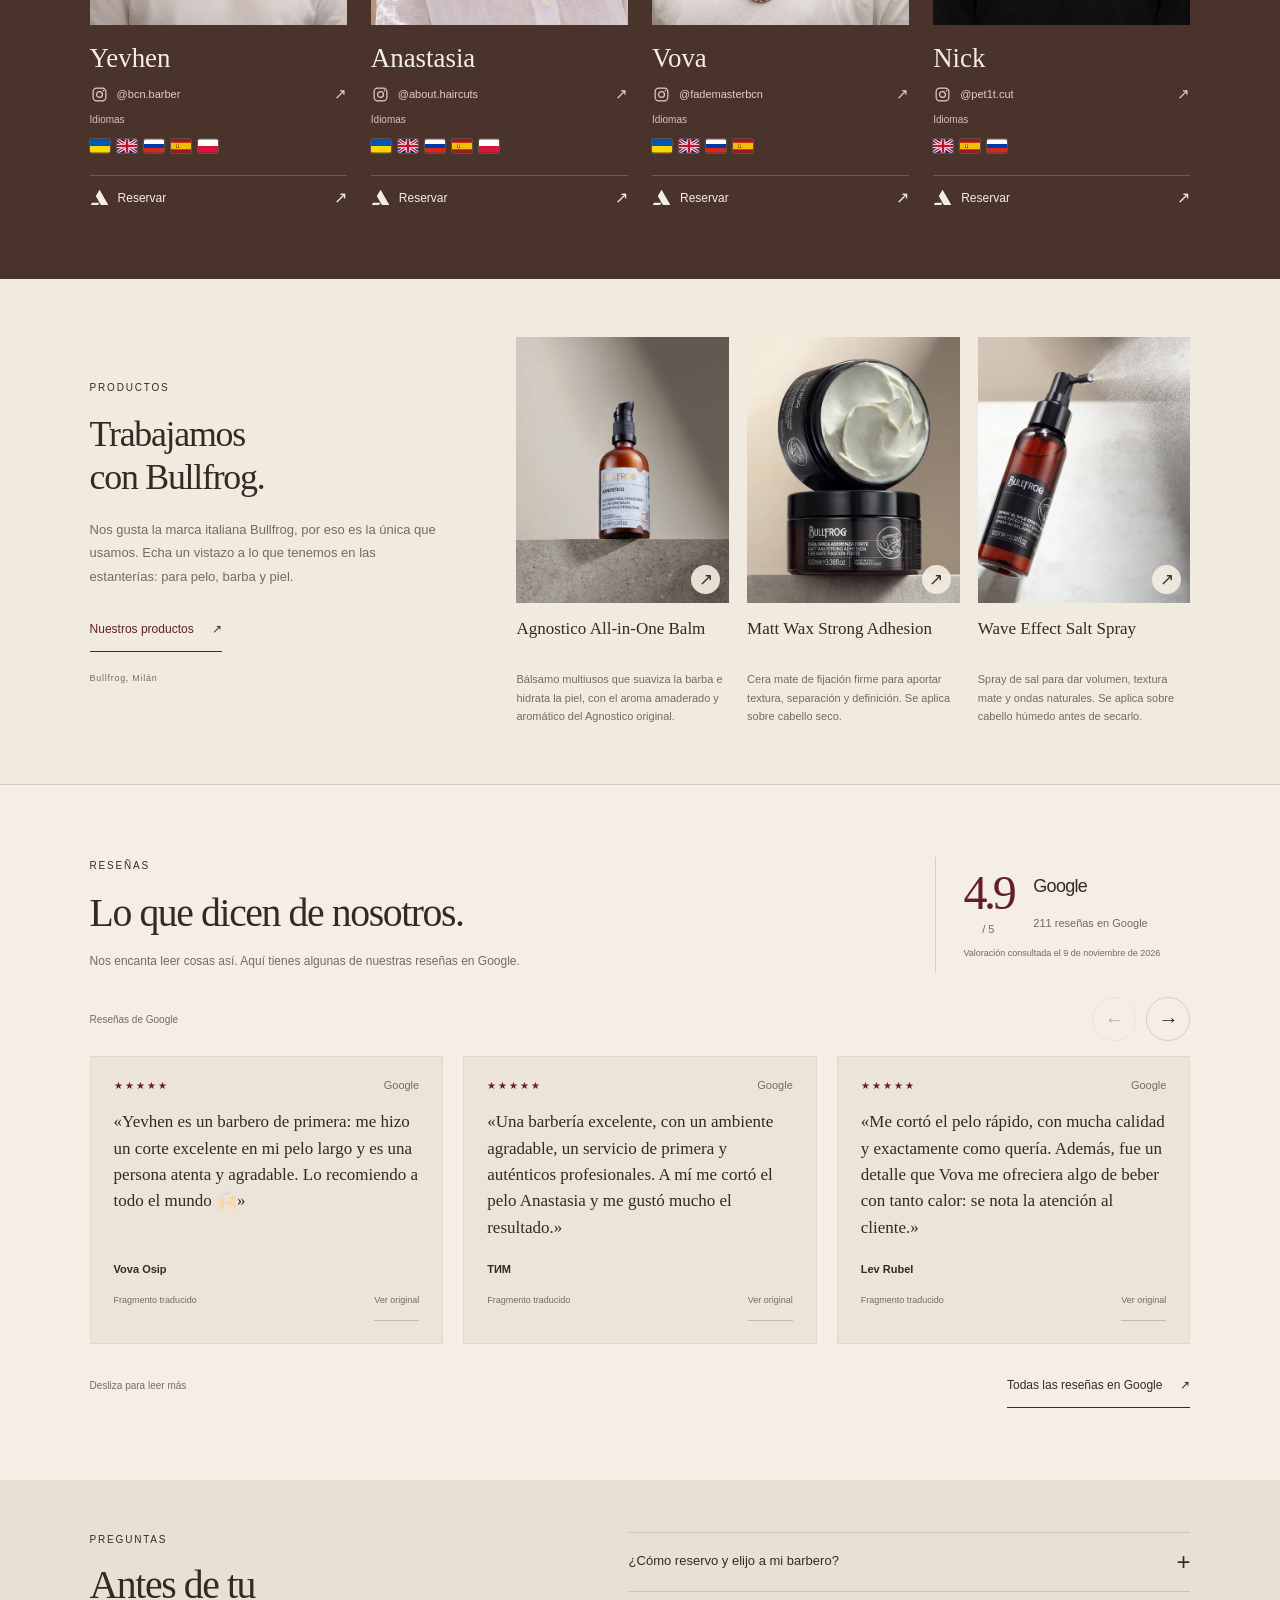
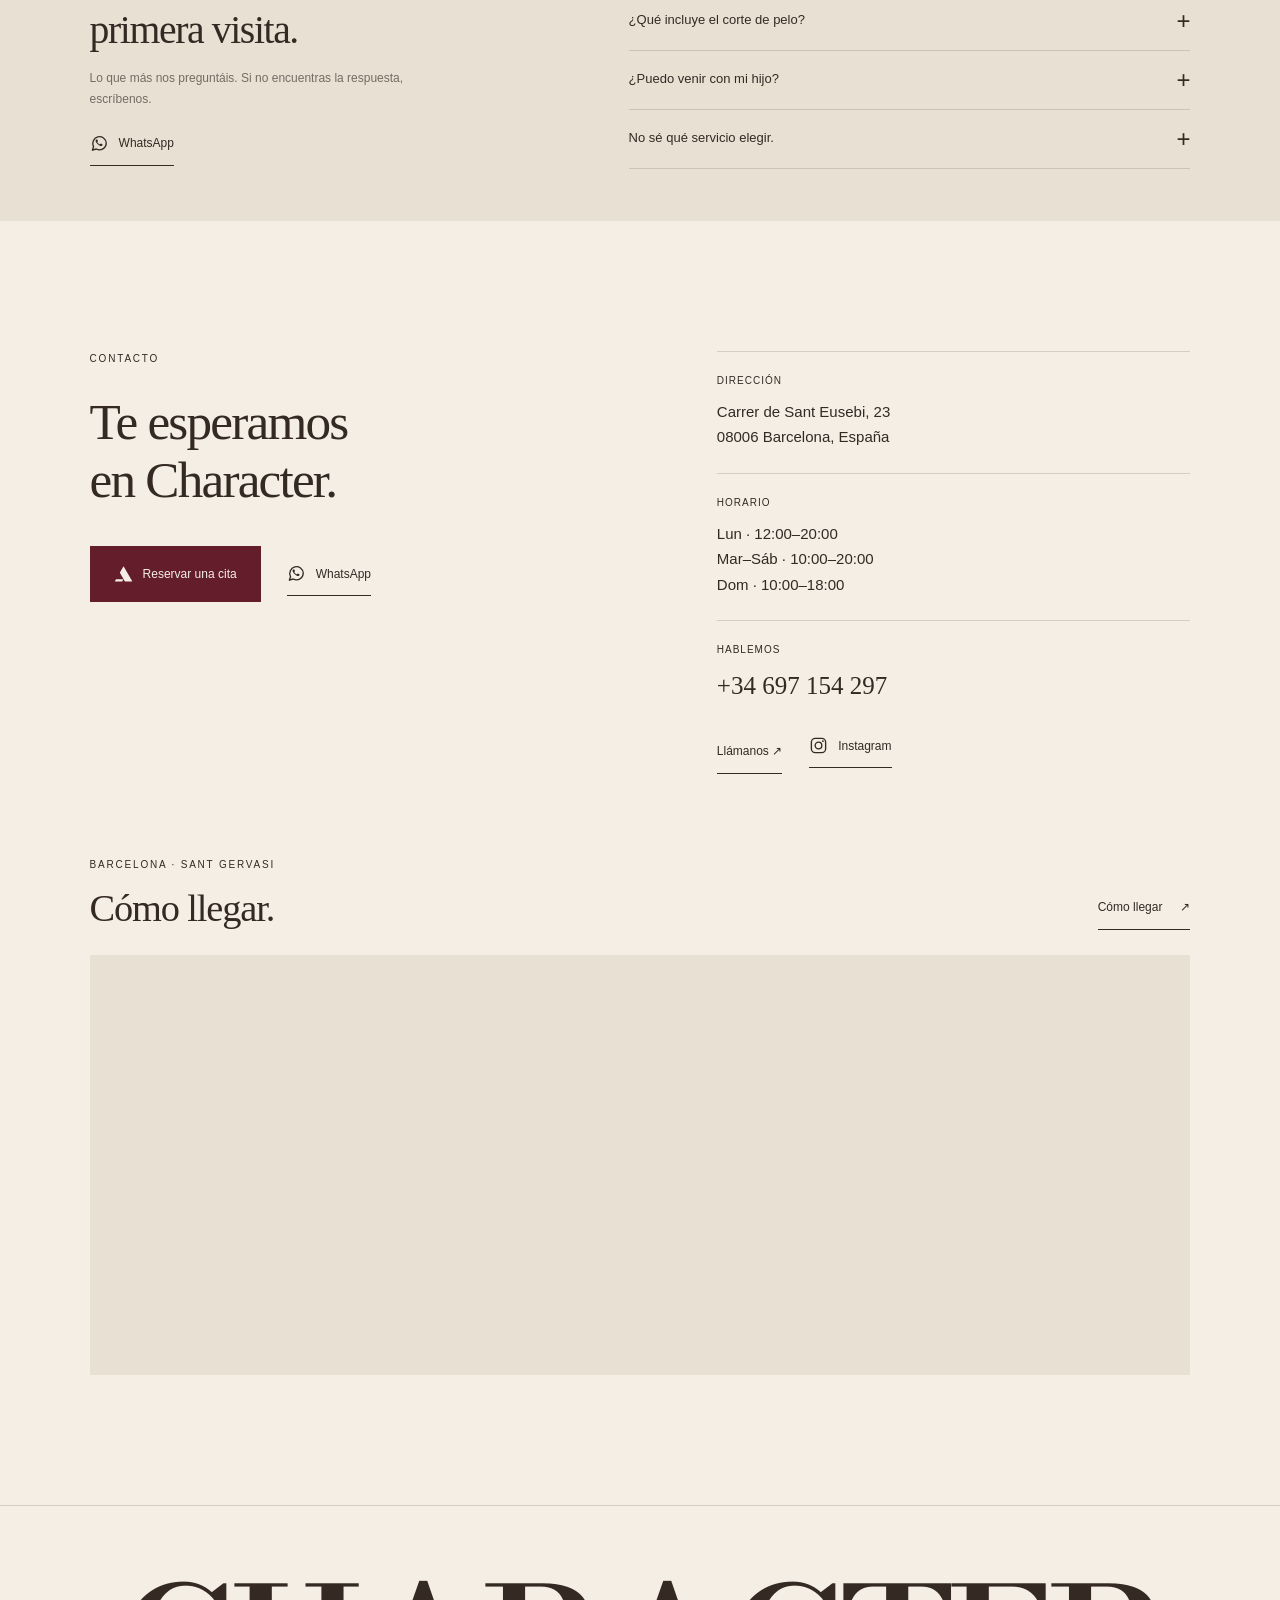
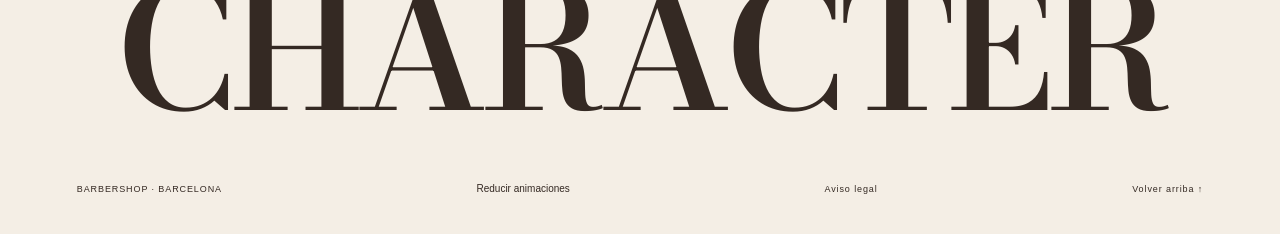
==== commit dd5ef94c: "Ukrainian legal notice page with name Yevhen Bersenov in Ukrainian (Берсеньов) Co-Authored-By: Claud" ====
--- a/es/index.html
+++ b/es/index.html
@@ -1,8 +1,8 @@
 <!doctype html>
 <html lang="es">
 <head>
-  <meta charset="utf-8">
-<meta name="facebook-domain-verification" content="catnfvx00z3ga2xudbu41z5t7webw6" /><meta name="viewport" content="width=device-width,initial-scale=1,viewport-fit=cover">
+  <meta charset="utf-8">
+<meta name="facebook-domain-verification" content="catnfvx00z3ga2xudbu41z5t7webw6"><meta name="viewport" content="width=device-width,initial-scale=1,viewport-fit=cover">
   <title>Barbería en Barcelona · Sant Gervasi | Character</title>
   <meta name="theme-color" content="#342923">
   <link rel="icon" href="/assets/favicon.svg" type="image/svg+xml">
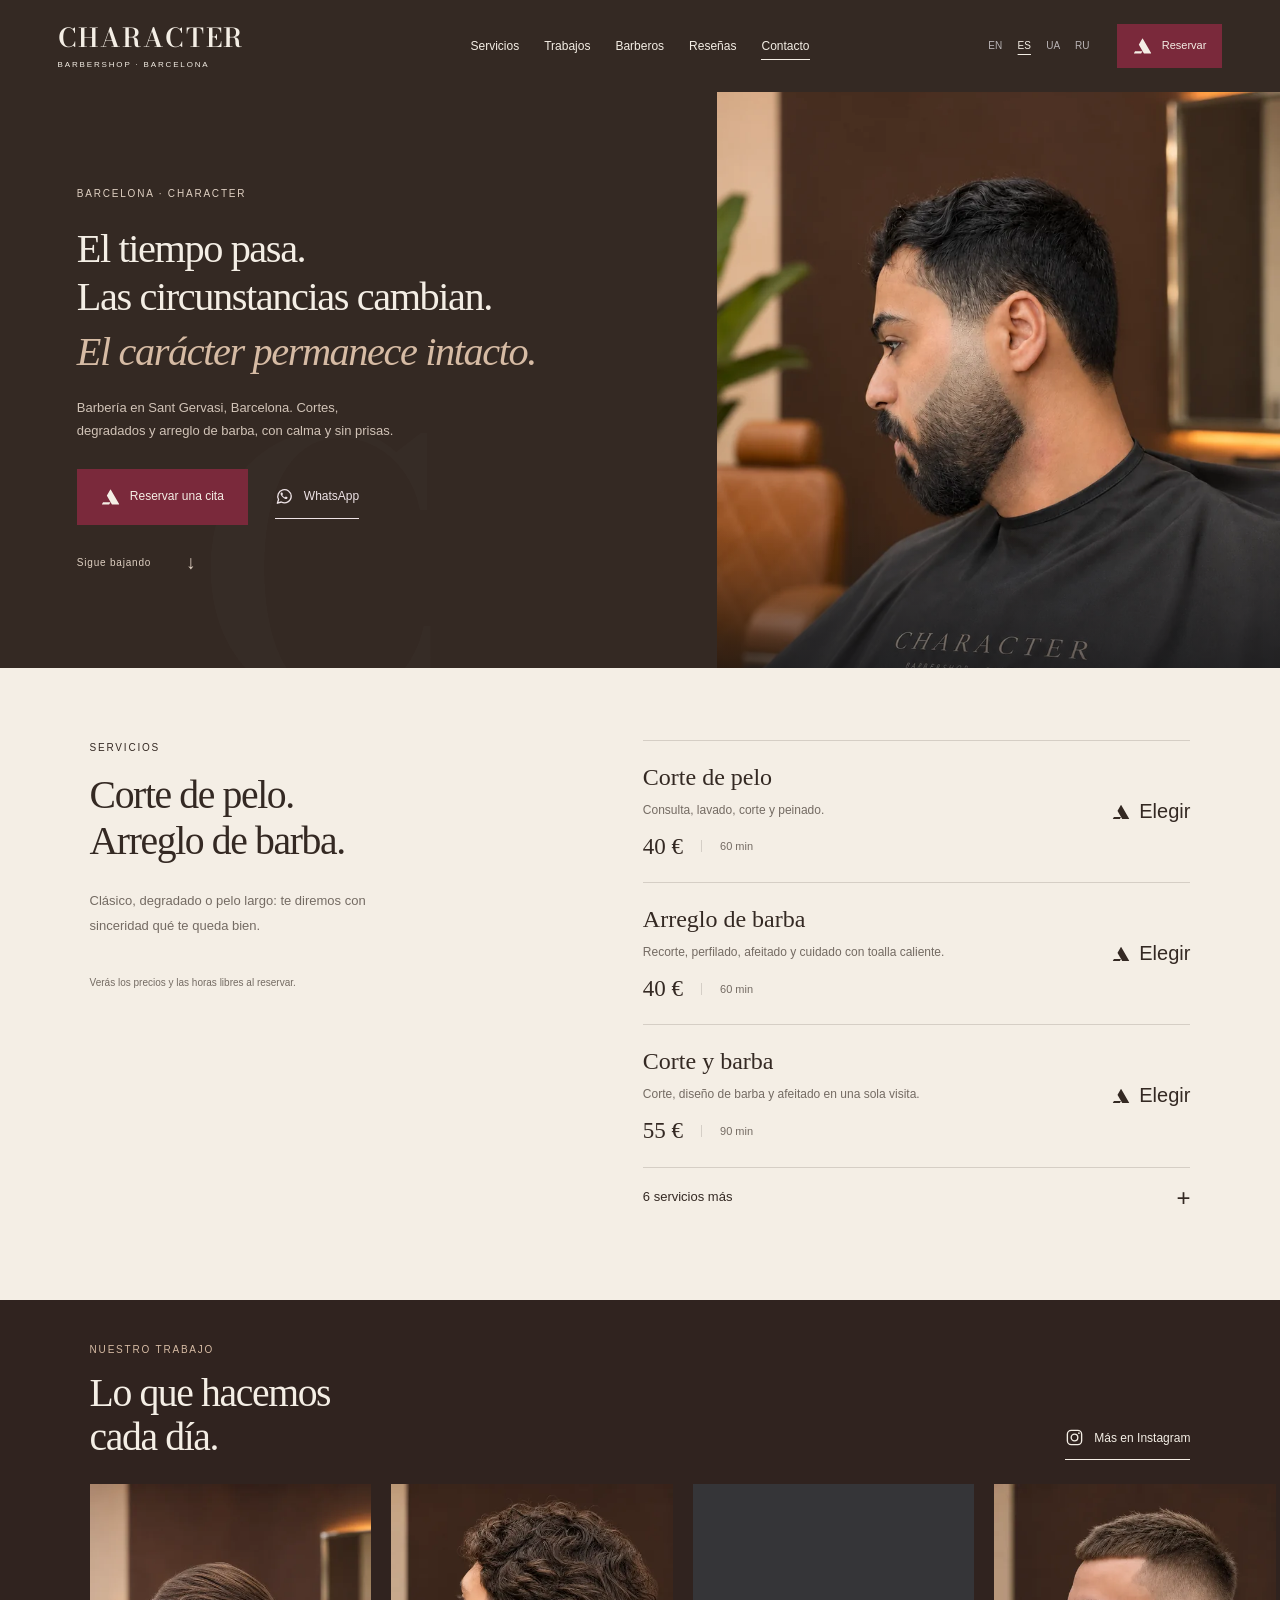
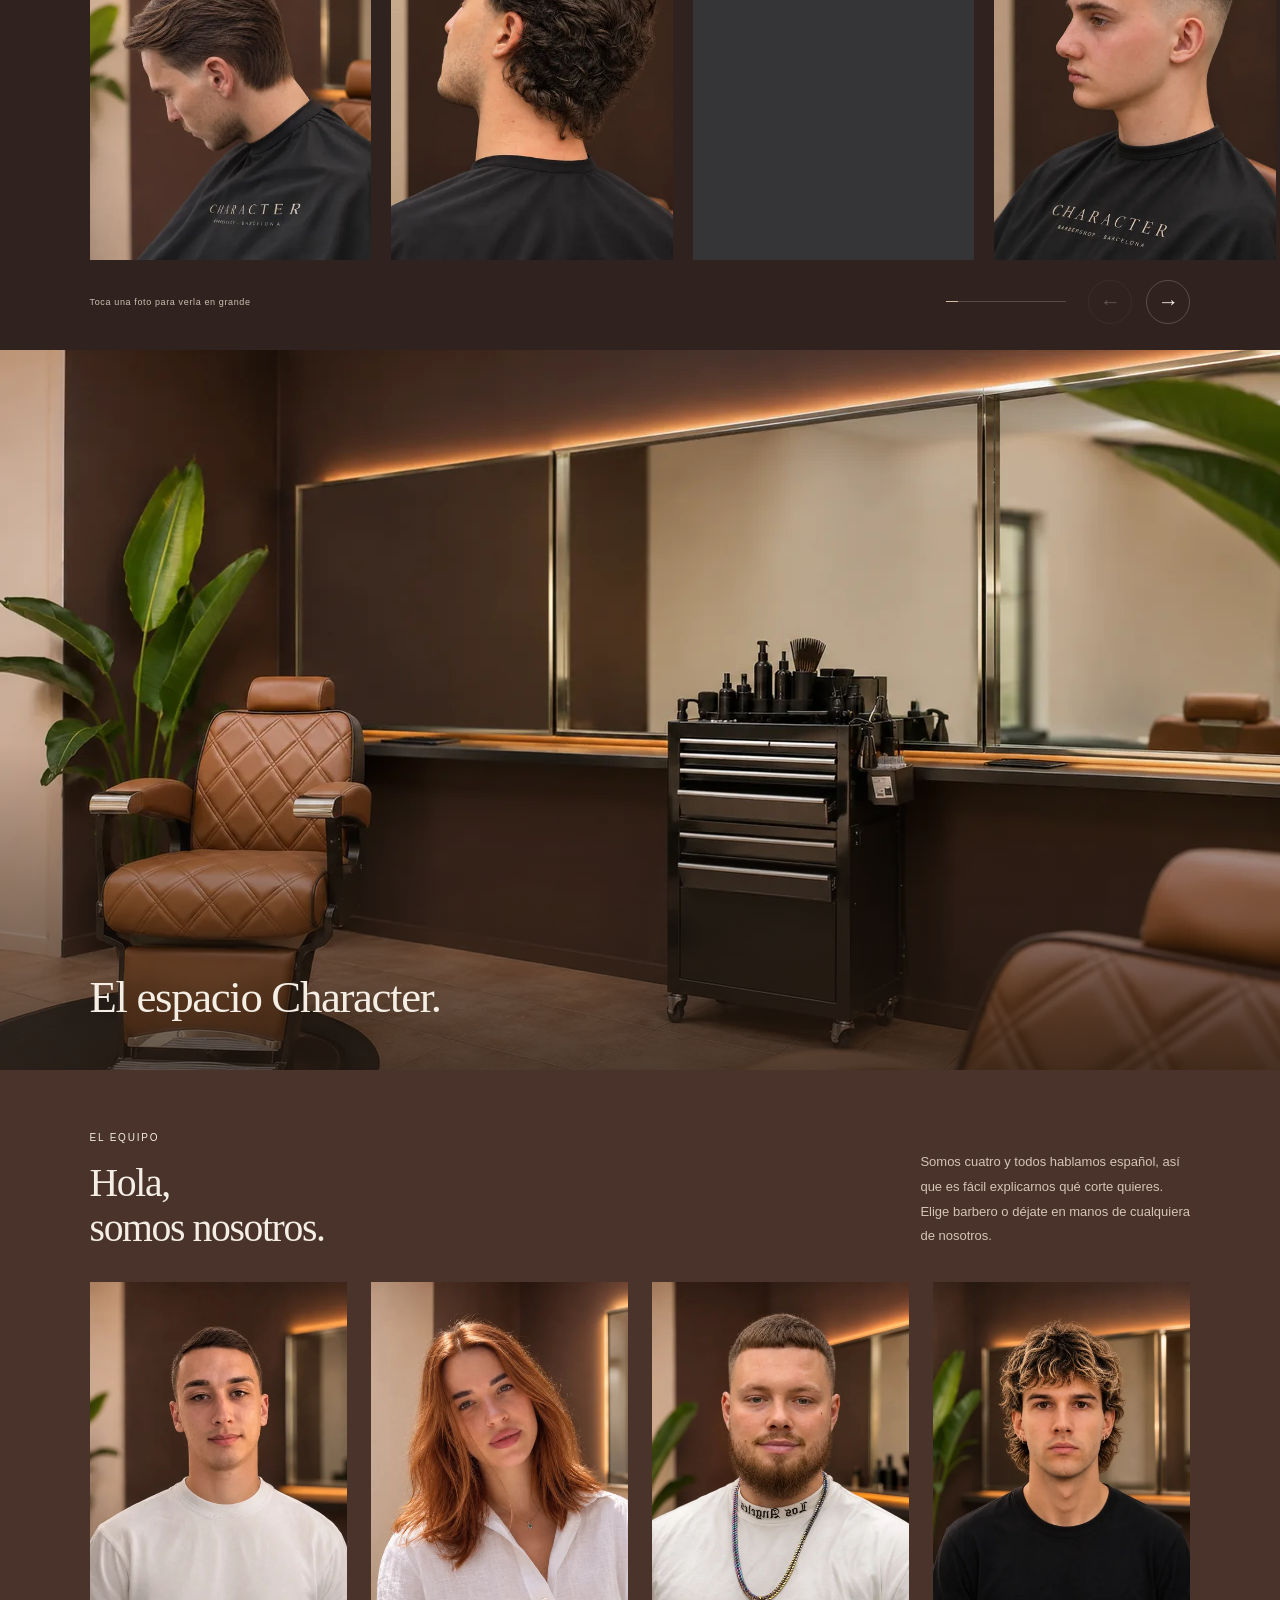
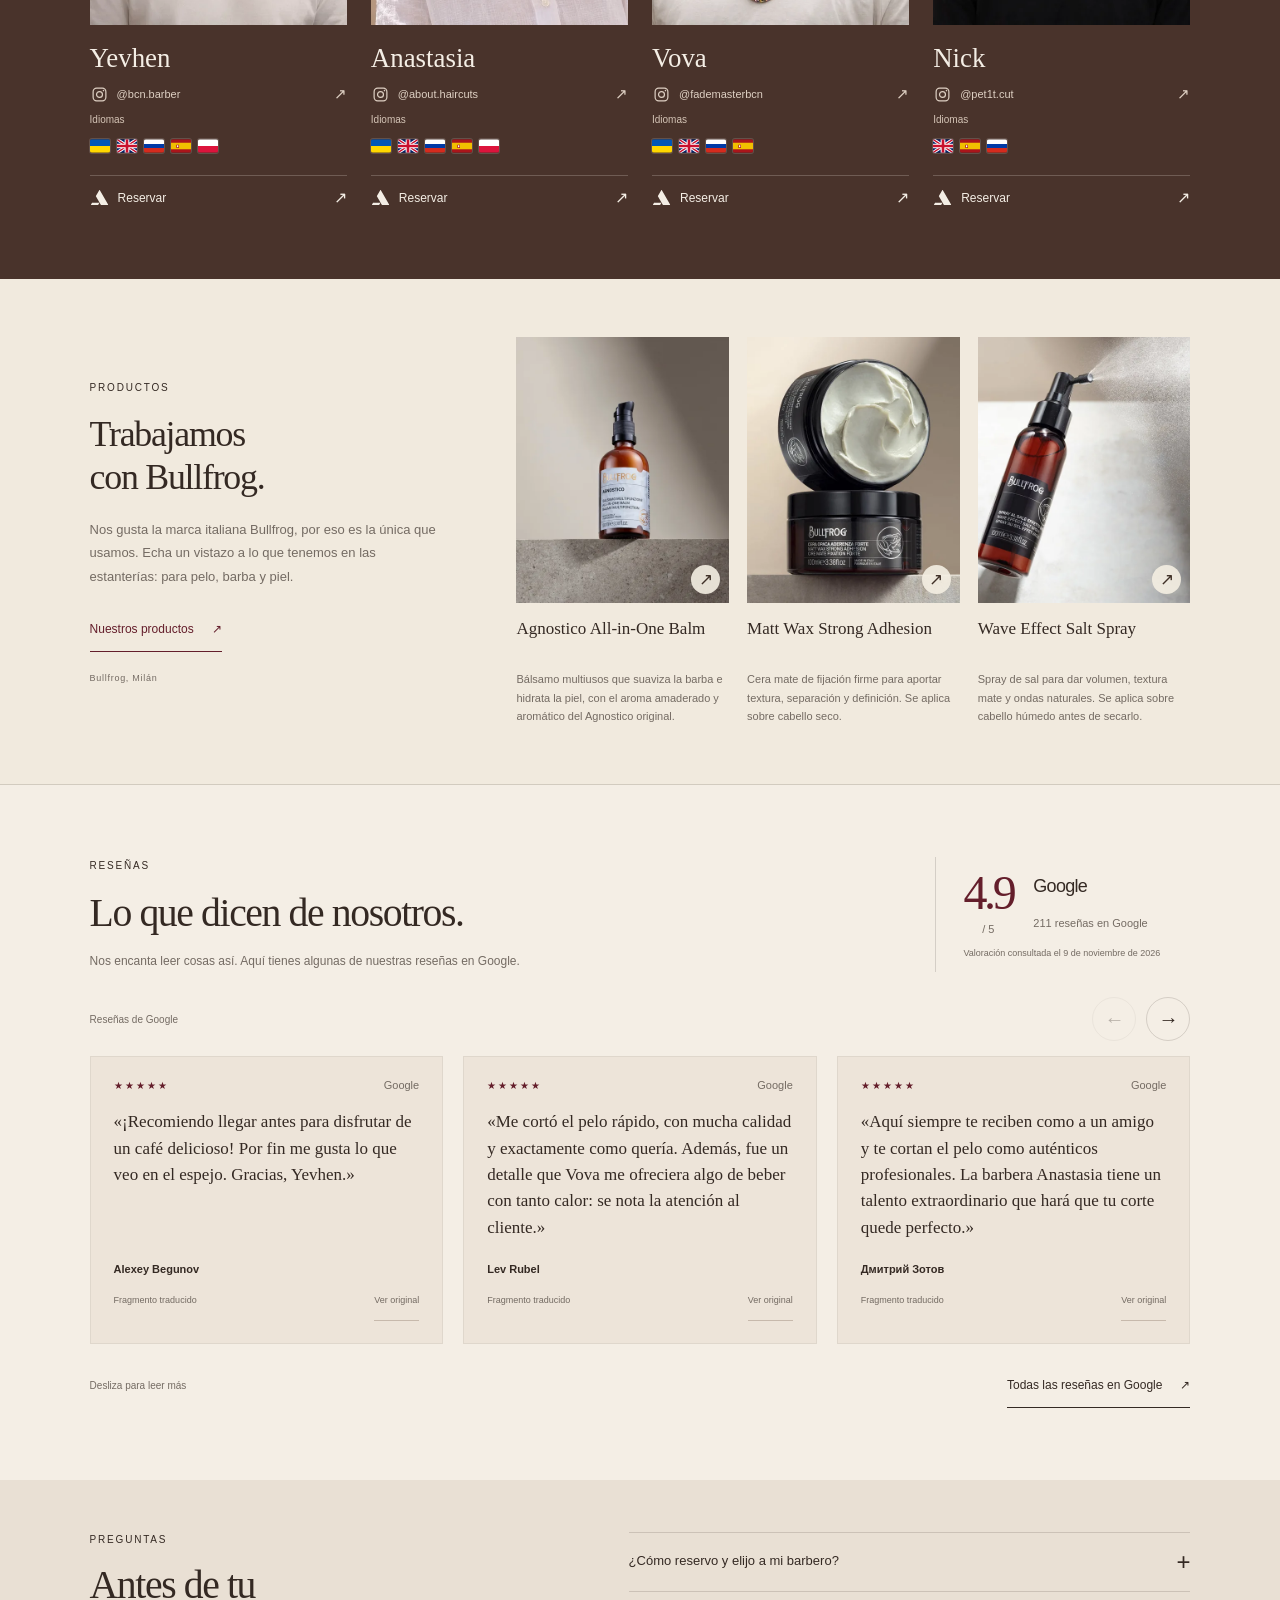
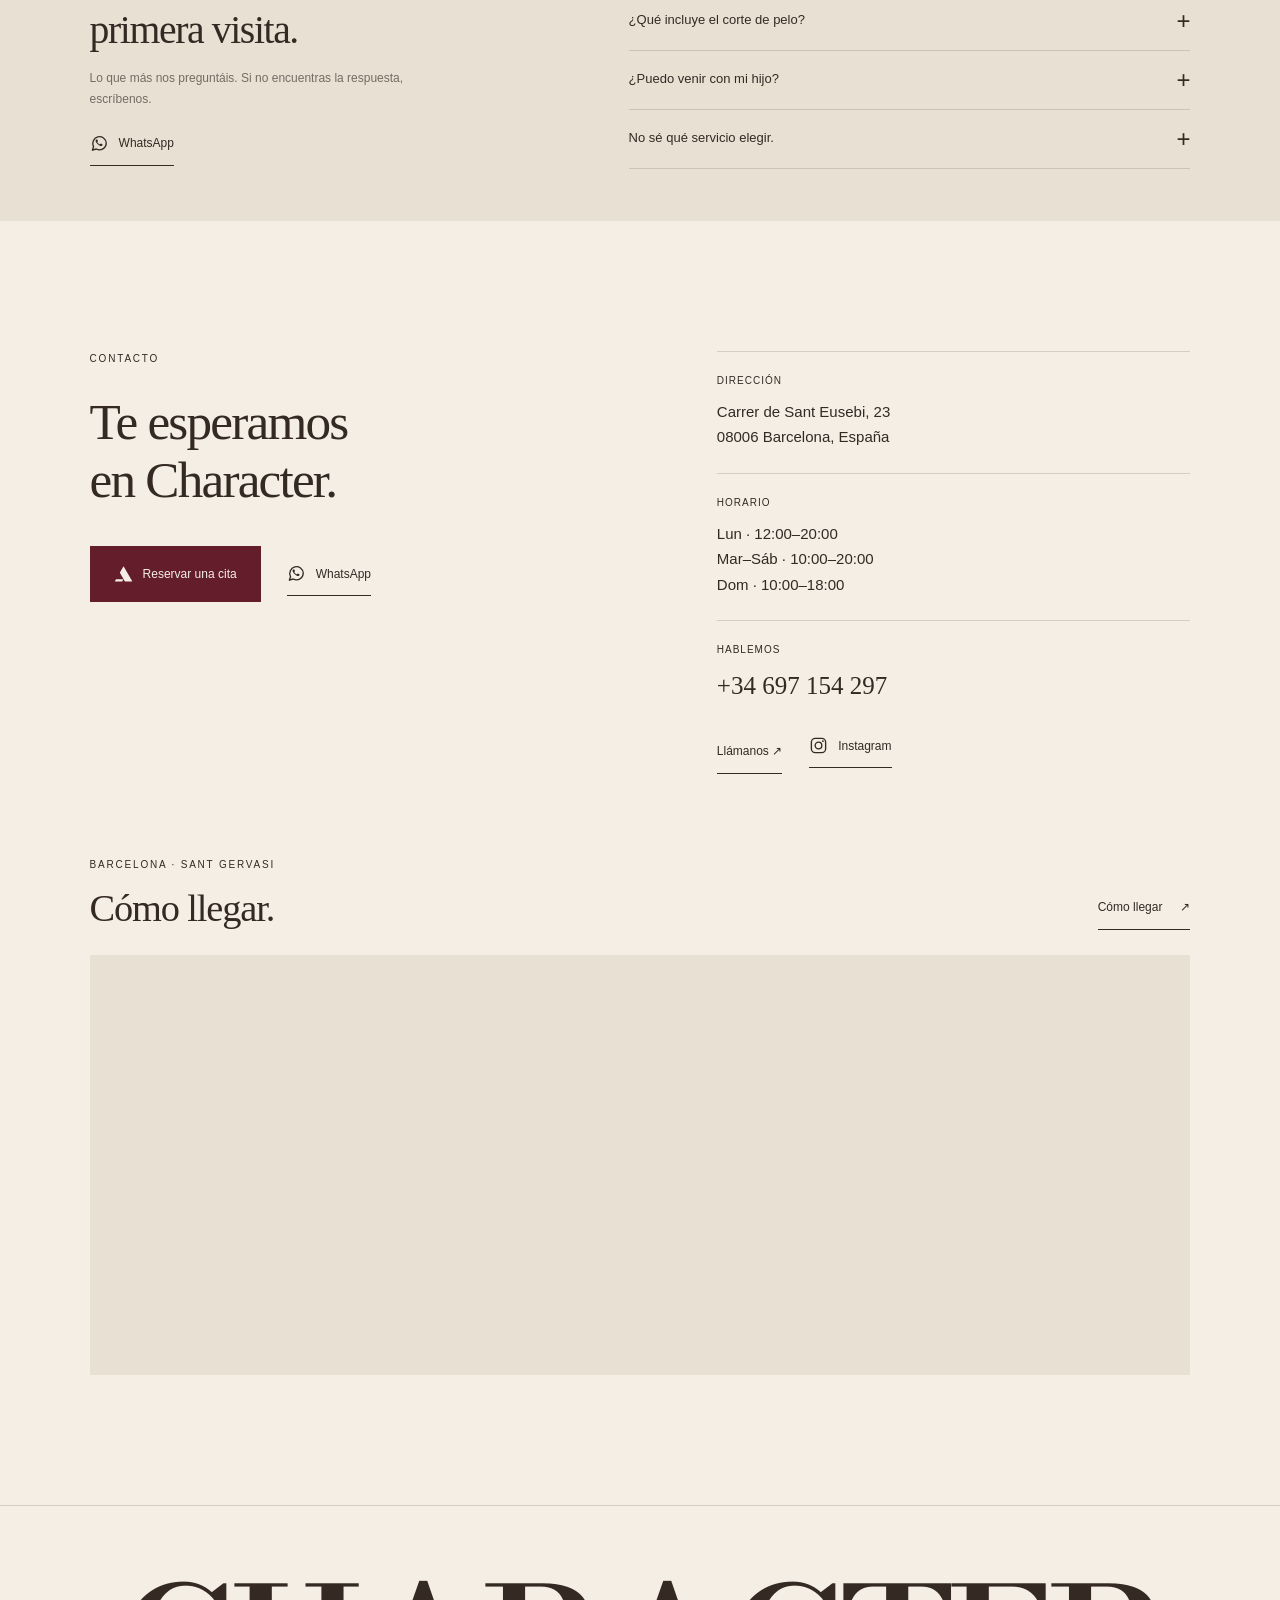
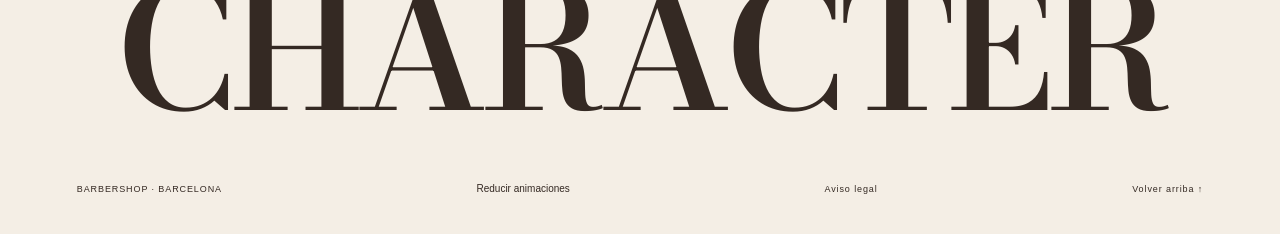
==== commit 96bf1c5d: "Keep brand name Character untranslated in RU/UK hero slogan Co-Authored-By: Claude Opus 5.5 <noreply" ====
--- a/es/index.html
+++ b/es/index.html
@@ -8,7 +8,7 @@
   <link rel="icon" href="/assets/favicon.svg" type="image/svg+xml">
   <link rel="preload" href="/assets/character-display.ttf" as="font" type="font/ttf" crossorigin>
   <link rel="preload" href="/assets/portraits/img_2643-800.webp" as="image" imagesrcset="/assets/portraits/img_2643-800.webp 800w, /assets/portraits/img_2643-1086.webp 1086w" imagesizes="(max-width: 760px) 100vw, 52vw">
-  <link rel="stylesheet" href="/styles.css?v=clean-labels-1"><link rel="stylesheet" href="/rituals.css"><script src="/app.js?v=human-copy-1" defer></script><script src="/rituals.js?v=seo-1" defer></script>
+  <link rel="stylesheet" href="/styles.css?v=clean-labels-1"><link rel="stylesheet" href="/rituals.css"><script src="/app.js?v=human-copy-2" defer></script><script src="/rituals.js?v=seo-1" defer></script>
   <link rel="stylesheet" href="/portfolio.css?v=clean-labels-1"><link rel="stylesheet" href="/team.css?v=character-team-5"><link rel="stylesheet" href="/mobile-type.css?v=1">
 <meta name="description" content="Cortes de pelo para hombre, degradados, pelo largo y arreglo de barba en Sant Gervasi, Barcelona. Conoce a los barberos de Character y reserva online."><meta name="robots" content="index,follow,max-image-preview:large"><link rel="canonical" href="https://characterbarcelona.com/es/"><link rel="alternate" hreflang="en" href="https://characterbarcelona.com/"><link rel="alternate" hreflang="es" href="https://characterbarcelona.com/es/"><link rel="alternate" hreflang="uk" href="https://characterbarcelona.com/uk/"><link rel="alternate" hreflang="ru" href="https://characterbarcelona.com/ru/"><link rel="alternate" hreflang="x-default" href="https://characterbarcelona.com/"><meta property="og:type" content="website"><meta property="og:site_name" content="Character Barbershop"><meta property="og:title" content="Barbería en Barcelona · Sant Gervasi | Character"><meta property="og:description" content="Cortes de pelo para hombre, degradados, pelo largo y arreglo de barba en Sant Gervasi, Barcelona. Conoce a los barberos de Character y reserva online."><meta property="og:url" content="https://characterbarcelona.com/es/"><meta property="og:locale" content="es_ES"><meta property="og:image" content="https://characterbarcelona.com/assets/interior-1280.webp"><meta property="og:image:width" content="1280"><meta property="og:image:height" content="853"><meta property="og:image:type" content="image/webp"><meta property="og:image:alt" content="Visualización del interior beige y chocolate de Character"><meta property="og:locale:alternate" content="en_GB"><meta property="og:locale:alternate" content="uk_UA"><meta property="og:locale:alternate" content="ru_RU"><meta name="twitter:card" content="summary_large_image"><meta name="twitter:title" content="Barbería en Barcelona · Sant Gervasi | Character"><meta name="twitter:description" content="Cortes de pelo para hombre, degradados, pelo largo y arreglo de barba en Sant Gervasi, Barcelona. Conoce a los barberos de Character y reserva online."><meta name="twitter:image" content="https://characterbarcelona.com/assets/interior-1280.webp"><meta name="twitter:image:alt" content="Visualización del interior beige y chocolate de Character"><script type="application/json" id="seo-config">{"origin":"https://characterbarcelona.com","languages":{"en":{"path":"/","locale":"en_GB","title":"Barbershop in Barcelona · Sant Gervasi | Character","description":"Men’s haircuts, skin fades, longer styles and beard trims at Character in Sant Gervasi, Barcelona. English-speaking barbers. Book online."},"es":{"path":"/es/","locale":"es_ES","title":"Barbería en Barcelona · Sant Gervasi | Character","description":"Cortes de pelo para hombre, degradados, pelo largo y arreglo de barba en Sant Gervasi, Barcelona. Conoce a los barberos de Character y reserva online."},"uk":{"path":"/uk/","locale":"uk_UA","title":"Барбершоп у Барселоні — стрижки та борода | Character","description":"Чоловічі стрижки, фейд, довге волосся та оформлення бороди у Sant Gervasi, Барселона. Україномовні барбери Character. Онлайн-запис."},"ru":{"path":"/ru/","locale":"ru_RU","title":"Барбершоп в Барселоне — стрижки и борода | Character","description":"Мужские стрижки, фейд, удлинённые волосы и оформление бороды в Sant Gervasi, Барселона. Русскоязычные барберы Character. Запись онлайн."}}}</script><script type="application/ld+json" id="business-schema">{"@context":"https://schema.org","@graph":[{"@type":"HairSalon","@id":"https://characterbarcelona.com/#barbershop","name":"Character Barbershop","url":"https://characterbarcelona.com/","telephone":"+34697154297","image":"https://characterbarcelona.com/assets/interior-1280.webp","address":{"@type":"PostalAddress","streetAddress":"Carrer de Sant Eusebi, 23","addressLocality":"Barcelona","addressRegion":"Catalunya","postalCode":"08006","addressCountry":"ES"},"geo":{"@type":"GeoCoordinates","latitude":41.4013683,"longitude":2.1492276},"hasMap":"https://www.google.com/maps?cid=2648370291810908901","sameAs":["https://www.instagram.com/character.barcelona/"],"currenciesAccepted":"EUR","potentialAction":{"@type":"ReserveAction","target":"https://character.altegio.me/"},"openingHoursSpecification":[{"@type":"OpeningHoursSpecification","dayOfWeek":["https://schema.org/Monday"],"opens":"12:00","closes":"20:00"},{"@type":"OpeningHoursSpecification","dayOfWeek":["https://schema.org/Tuesday","https://schema.org/Wednesday","https://schema.org/Thursday","https://schema.org/Friday","https://schema.org/Saturday"],"opens":"10:00","closes":"20:00"},{"@type":"OpeningHoursSpecification","dayOfWeek":["https://schema.org/Sunday"],"opens":"10:00","closes":"18:00"}]},{"@type":"WebSite","@id":"https://characterbarcelona.com/#website","name":"Character Barbershop","url":"https://characterbarcelona.com/","inLanguage":["en","es","uk","ru"],"publisher":{"@id":"https://characterbarcelona.com/#barbershop"}},{"@type":"WebPage","@id":"https://characterbarcelona.com/es/#webpage","url":"https://characterbarcelona.com/es/","name":"Barbería en Barcelona · Sant Gervasi | Character","description":"Cortes de pelo para hombre, degradados, pelo largo y arreglo de barba en Sant Gervasi, Barcelona. Conoce a los barberos de Character y reserva online.","inLanguage":"es","isPartOf":{"@id":"https://characterbarcelona.com/#website"},"about":{"@id":"https://characterbarcelona.com/#barbershop"}}]}</script></head>
 <body>
